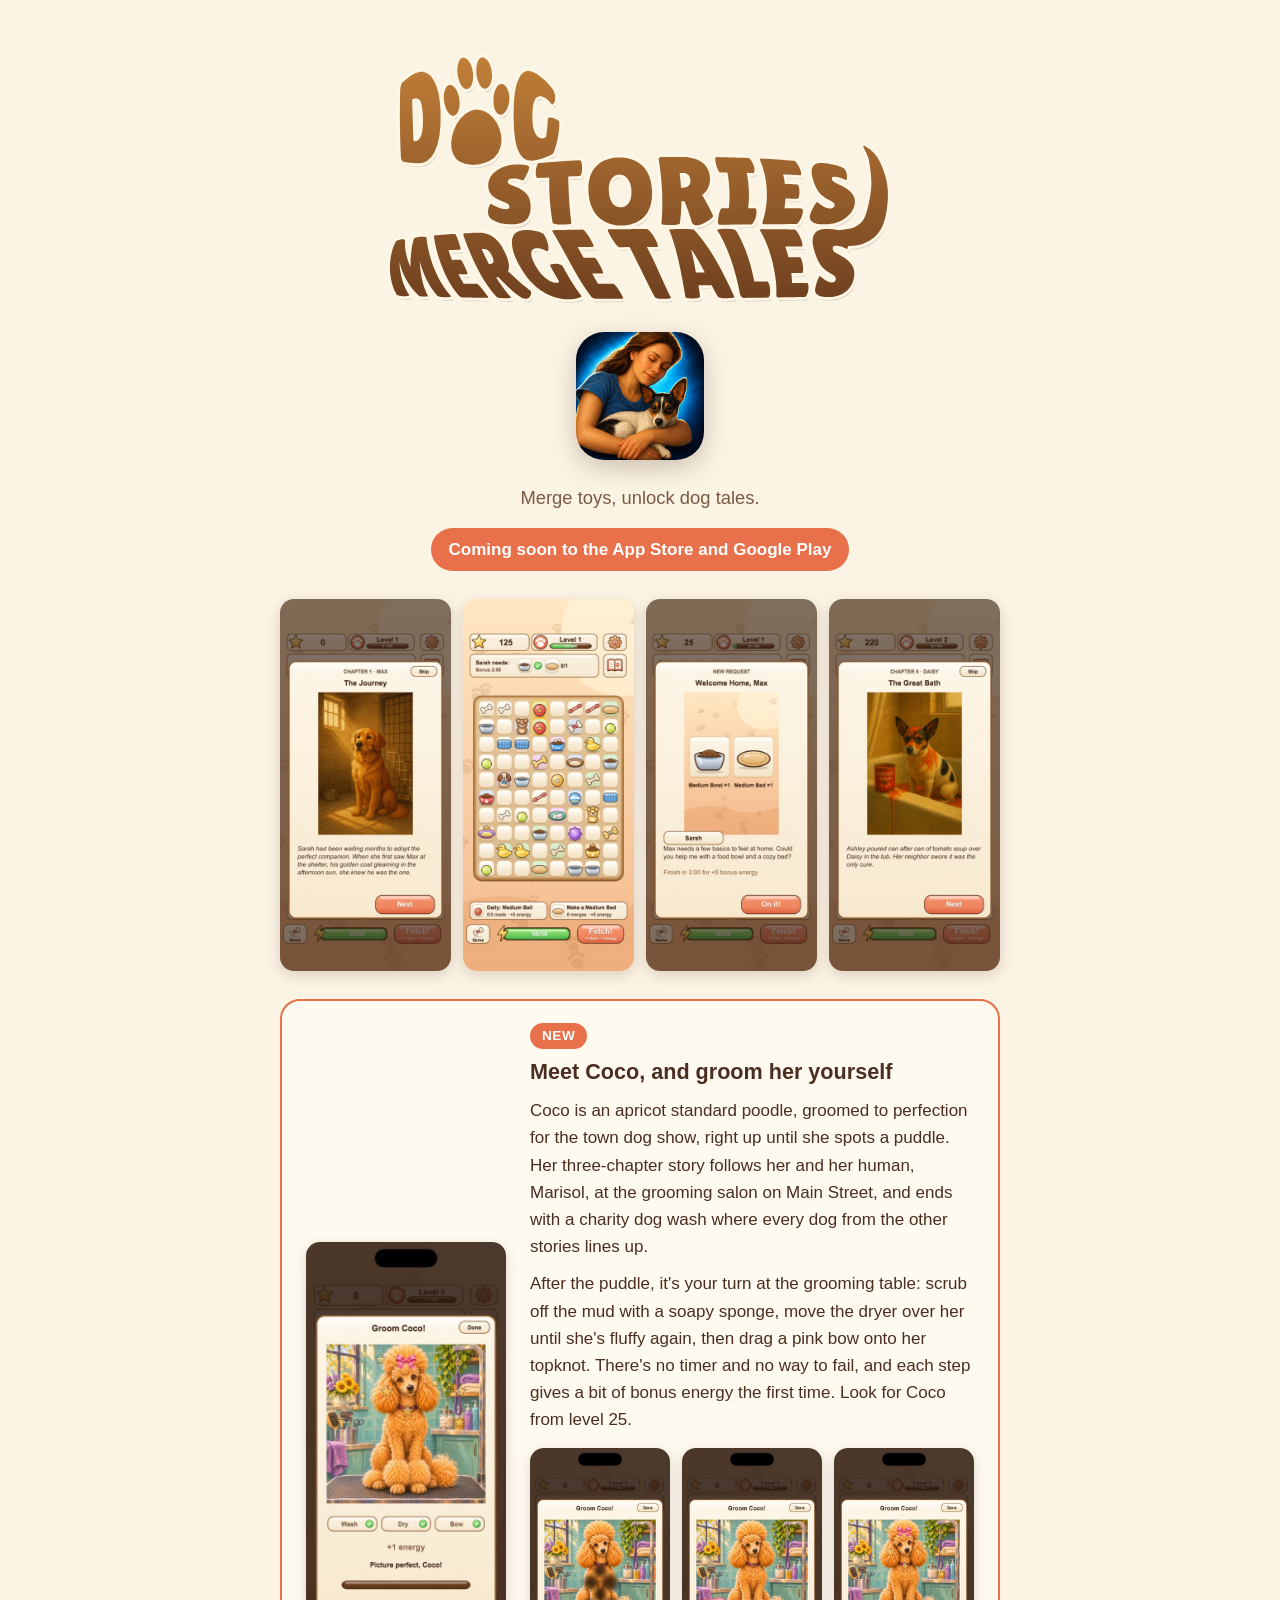
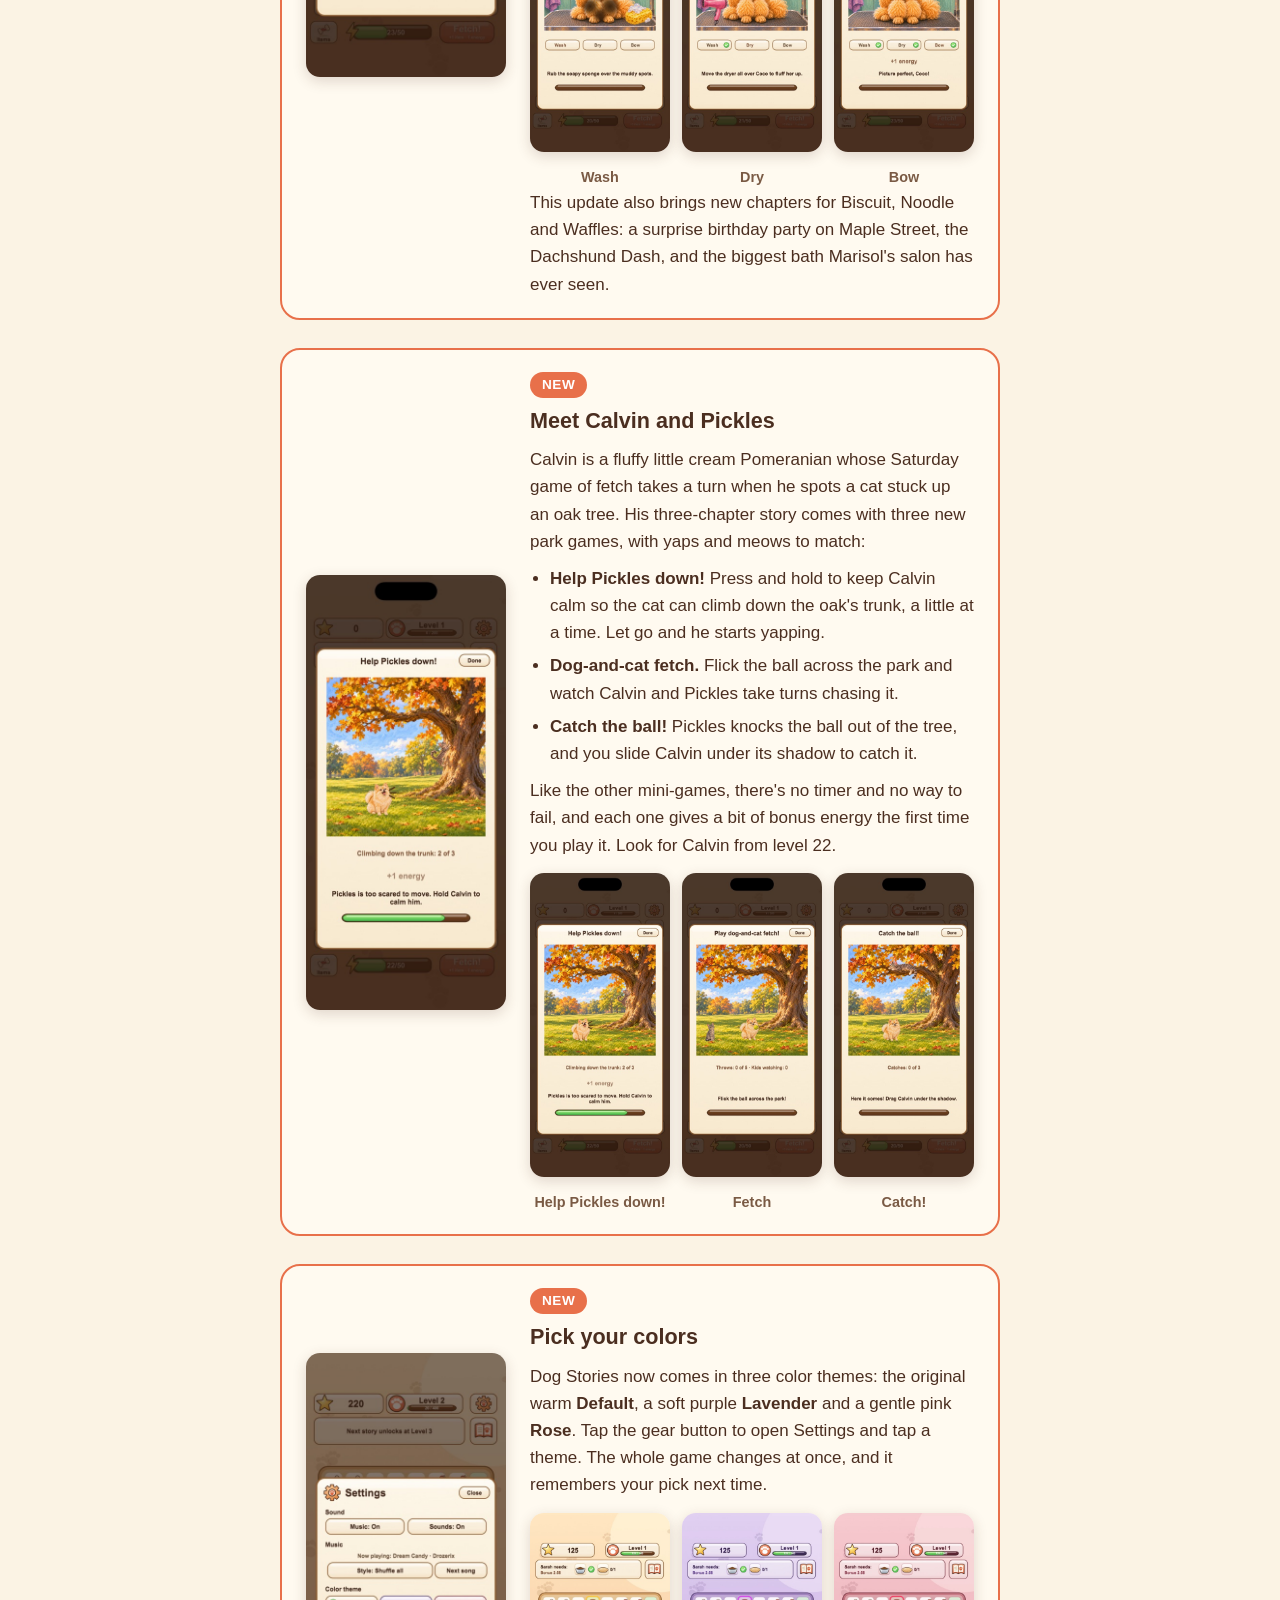
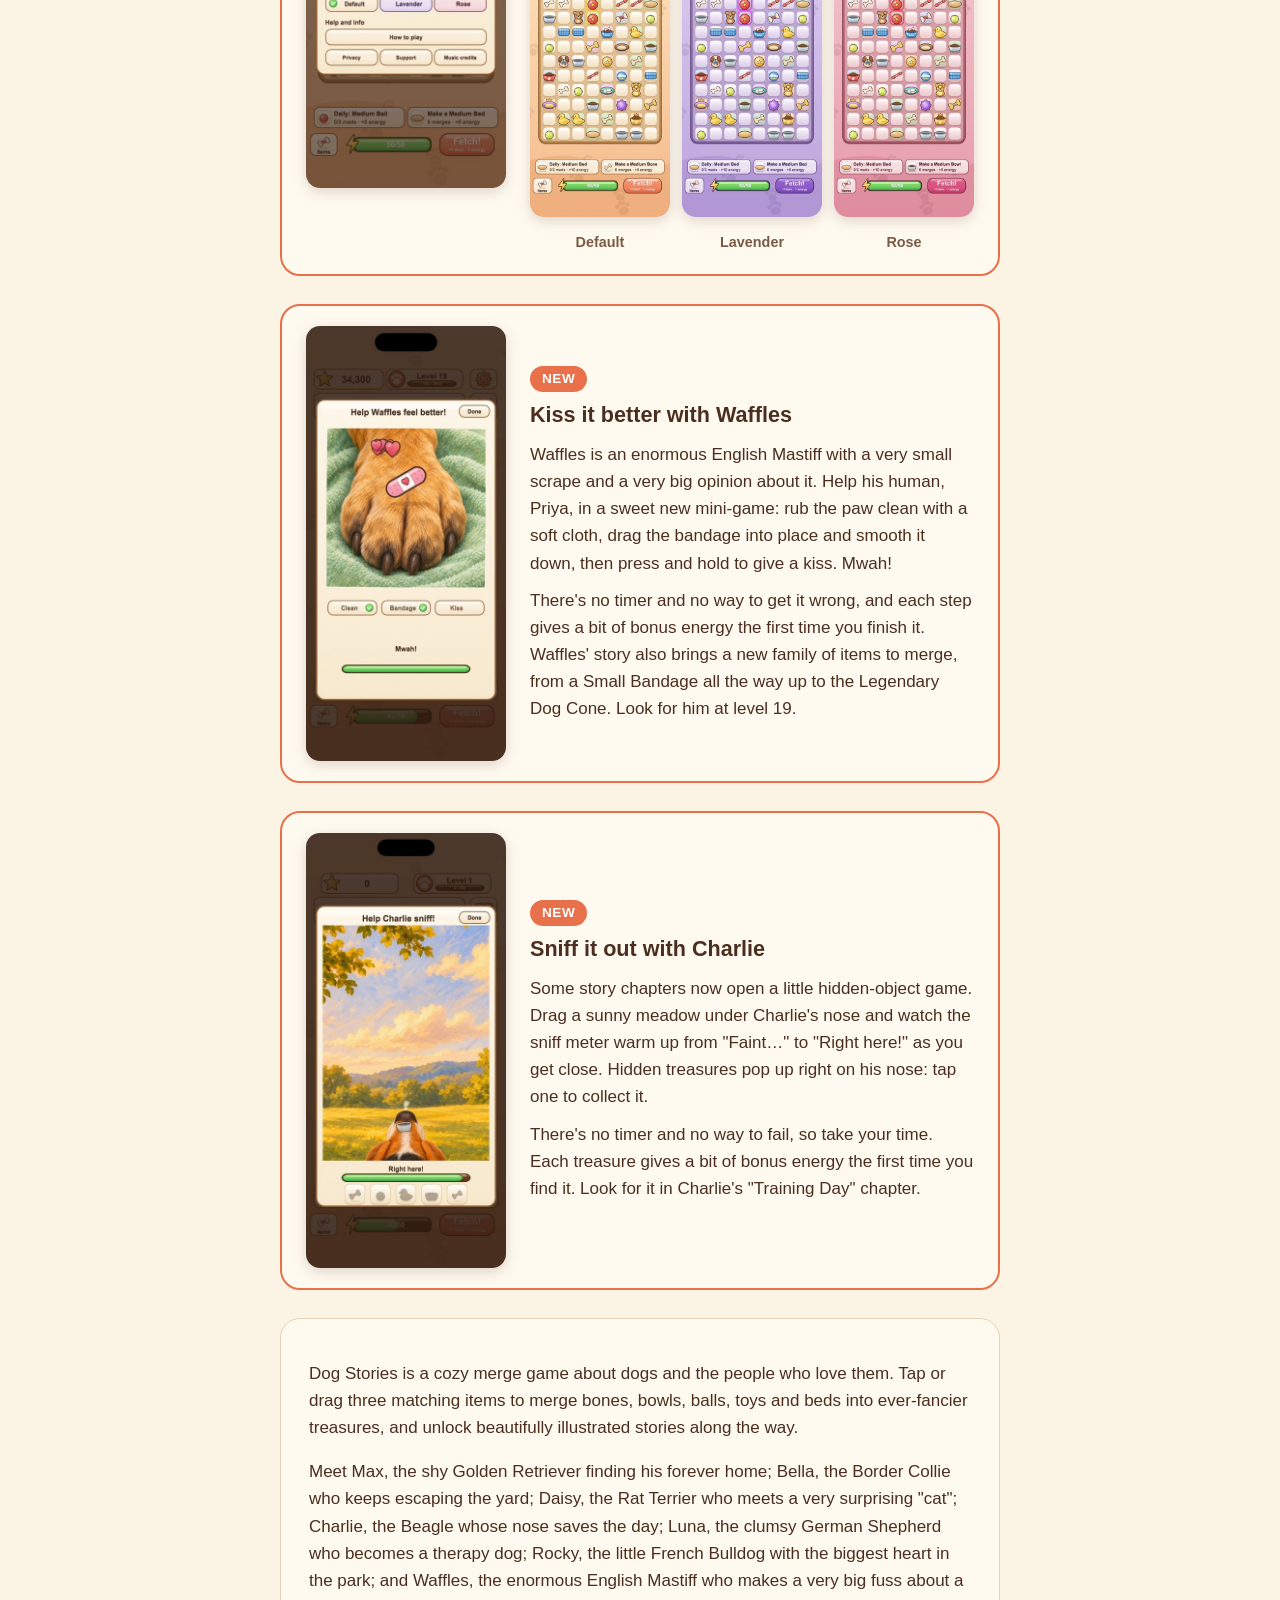
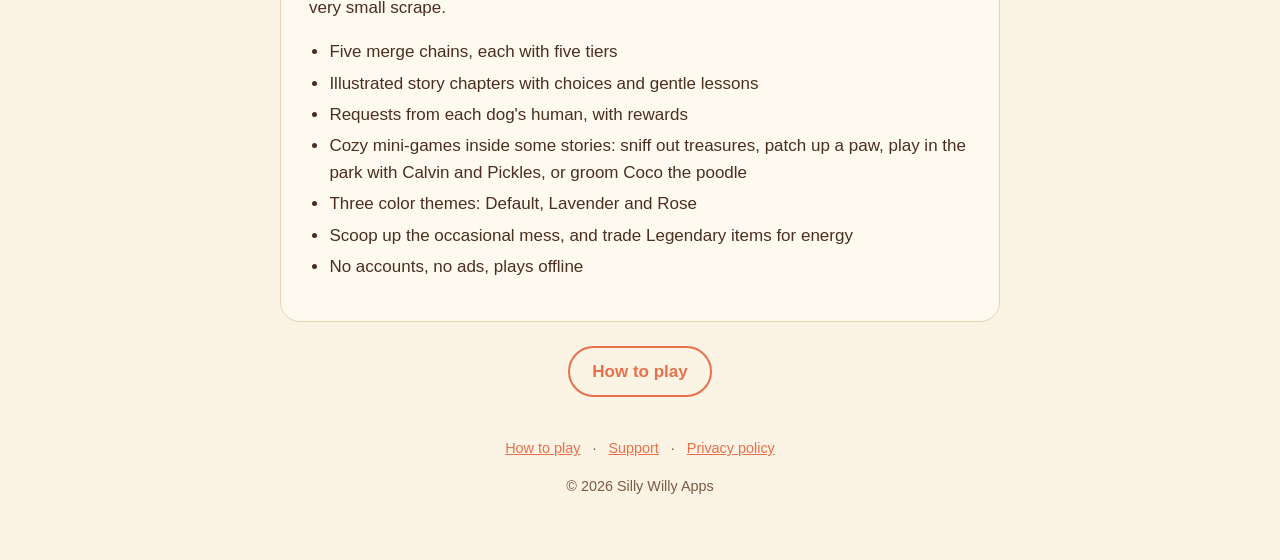
==== index.html @ 16956b7b "Rename the park game pictures so browsers don't show the old tree Co-Authored-By: Claude Opus 5.5 <n" ====
<!doctype html>
<html lang="en">
<head>
  <meta charset="utf-8">
  <meta name="viewport" content="width=device-width, initial-scale=1">
  <title>Dog Stories: Cozy Merge</title>
  <meta name="description" content="A cozy merge game about dogs and the people who love them. Merge toys, unlock dog tales.">
  <link rel="icon" href="images/favicon.png">
  <link rel="apple-touch-icon" href="images/apple-touch-icon.png">
  <link rel="stylesheet" href="styles.css">
</head>
<body>
  <div class="wrap">
    <header class="hero">
      <h1 class="logo"><img src="images/title-logo.svg" alt="Dog Stories: Merge Tales" width="1440" height="760"></h1>
      <img class="icon" src="images/icon.png" alt="Dog Stories app icon: Ashley hugging Daisy the Rat Terrier">
      <p class="tagline">Merge toys, unlock dog tales.</p>
      <span class="badge">Coming soon to the App Store and Google Play</span>
    </header>

    <div class="shots">
      <img src="images/1-story.jpg" alt="Story chapter: Max at the shelter">
      <img src="images/3-board.jpg" alt="The merge board with a request banner">
      <img src="images/2-request.jpg" alt="Sarah's request for a bowl and a bed">
      <img src="images/5-daisy.jpg" alt="Daisy in a tomato-soup bath">
    </div>

    <section class="callout">
      <img src="images/9-groom.jpg" alt="The grooming game: Coco the apricot poodle on a grooming table with a pink bow on her topknot and the Wash, Dry and Bow steps all ticked" loading="lazy">
      <div>
        <span class="new">New</span>
        <h2>Meet Coco, and groom her yourself</h2>
        <p>Coco is an apricot standard poodle, groomed to perfection for the town dog show, right up until she spots a puddle. Her three-chapter story follows her and her human, Marisol, at the grooming salon on Main Street, and ends with a charity dog wash where every dog from the other stories lines up.</p>
        <p>After the puddle, it's your turn at the grooming table: scrub off the mud with a soapy sponge, move the dryer over her until she's fluffy again, then drag a pink bow onto her topknot. There's no timer and no way to fail, and each step gives a bit of bonus energy the first time. Look for Coco from level 25.</p>
        <div class="themes">
          <figure><img src="images/howto/howto-18-wash.jpg" alt="Wash: Coco covered in muddy spots with a soapy sponge beside her" loading="lazy"><figcaption>Wash</figcaption></figure>
          <figure><img src="images/howto/howto-19-dry.jpg" alt="Dry: Coco clean and fluffy with the pink dryer and the bow waiting" loading="lazy"><figcaption>Dry</figcaption></figure>
          <figure><img src="images/howto/howto-20-bow.jpg" alt="Bow: Coco with the pink bow on her topknot and stars around her" loading="lazy"><figcaption>Bow</figcaption></figure>
        </div>
        <p>This update also brings new chapters for Biscuit, Noodle and Waffles: a surprise birthday party on Maple Street, the Dachshund Dash, and the biggest bath Marisol's salon has ever seen.</p>
      </div>
    </section>

    <section class="callout">
      <img src="images/8-park-oak.jpg" alt="Help Pickles down: Pickles the tabby cat climbing down a big autumn oak while Calvin the Pomeranian waits on the grass" loading="lazy">
      <div>
        <span class="new">New</span>
        <h2>Meet Calvin and Pickles</h2>
        <p>Calvin is a fluffy little cream Pomeranian whose Saturday game of fetch takes a turn when he spots a cat stuck up an oak tree. His three-chapter story comes with three new park games, with yaps and meows to match:</p>
        <ul>
          <li><strong>Help Pickles down!</strong> Press and hold to keep Calvin calm so the cat can climb down the oak's trunk, a little at a time. Let go and he starts yapping.</li>
          <li><strong>Dog-and-cat fetch.</strong> Flick the ball across the park and watch Calvin and Pickles take turns chasing it.</li>
          <li><strong>Catch the ball!</strong> Pickles knocks the ball out of the tree, and you slide Calvin under its shadow to catch it.</li>
        </ul>
        <p>Like the other mini-games, there's no timer and no way to fail, and each one gives a bit of bonus energy the first time you play it. Look for Calvin from level 22.</p>
        <div class="themes">
          <figure><img src="images/howto/howto-15-hush-oak.jpg" alt="Help Pickles down: Pickles clinging to the oak's trunk while Calvin waits on the grass" loading="lazy"><figcaption>Help Pickles down!</figcaption></figure>
          <figure><img src="images/howto/howto-16-fetch-oak.jpg" alt="Dog-and-cat fetch: Calvin carrying the tennis ball back while Pickles watches" loading="lazy"><figcaption>Fetch</figcaption></figure>
          <figure><img src="images/howto/howto-17-catch-oak.jpg" alt="Catch the ball: Pickles lying on the oak's big branch next to the ball, Calvin waiting on the grass" loading="lazy"><figcaption>Catch!</figcaption></figure>
        </div>
      </div>
    </section>

    <section class="callout">
      <img src="images/howto/howto-12-settings.jpg" alt="The Settings menu with Default, Lavender and Rose color theme buttons" loading="lazy">
      <div>
        <span class="new">New</span>
        <h2>Pick your colors</h2>
        <p>Dog Stories now comes in three color themes: the original warm <strong>Default</strong>, a soft purple <strong>Lavender</strong> and a gentle pink <strong>Rose</strong>. Tap the gear button to open Settings and tap a theme. The whole game changes at once, and it remembers your pick next time.</p>
        <div class="themes">
          <figure><img src="images/theme-default.jpg" alt="The merge board in the Default theme: cream and tan" loading="lazy"><figcaption>Default</figcaption></figure>
          <figure><img src="images/theme-lavender.jpg" alt="The merge board in the Lavender theme: soft purple" loading="lazy"><figcaption>Lavender</figcaption></figure>
          <figure><img src="images/theme-rose.jpg" alt="The merge board in the Rose theme: gentle pink" loading="lazy"><figcaption>Rose</figcaption></figure>
        </div>
      </div>
    </section>

    <section class="callout">
      <img src="images/7-paw.jpg" alt="The paw-care game: a pink bandage on Waffles' big paw, hearts floating up, and Mwah! under the Clean, Bandage and Kiss steps" loading="lazy">
      <div>
        <span class="new">New</span>
        <h2>Kiss it better with Waffles</h2>
        <p>Waffles is an enormous English Mastiff with a very small scrape and a very big opinion about it. Help his human, Priya, in a sweet new mini-game: rub the paw clean with a soft cloth, drag the bandage into place and smooth it down, then press and hold to give a kiss. Mwah!</p>
        <p>There's no timer and no way to get it wrong, and each step gives a bit of bonus energy the first time you finish it. Waffles' story also brings a new family of items to merge, from a Small Bandage all the way up to the Legendary Dog Cone. Look for him at level 19.</p>
      </div>
    </section>

    <section class="callout">
      <img src="images/6-sniff.jpg" alt="The sniff game: Charlie's nose at the bottom of a sunny meadow, with a hidden bowl appearing on it and the sniff meter reading Right here!" loading="lazy">
      <div>
        <span class="new">New</span>
        <h2>Sniff it out with Charlie</h2>
        <p>Some story chapters now open a little hidden-object game. Drag a sunny meadow under Charlie's nose and watch the sniff meter warm up from "Faint…" to "Right here!" as you get close. Hidden treasures pop up right on his nose: tap one to collect it.</p>
        <p>There's no timer and no way to fail, so take your time. Each treasure gives a bit of bonus energy the first time you find it. Look for it in Charlie's "Training Day" chapter.</p>
      </div>
    </section>

    <div class="card">
      <p>Dog Stories is a cozy merge game about dogs and the people who love them. Tap or drag three matching items to merge bones, bowls, balls, toys and beds into ever-fancier treasures, and unlock beautifully illustrated stories along the way.</p>
      <p>Meet Max, the shy Golden Retriever finding his forever home; Bella, the Border Collie who keeps escaping the yard; Daisy, the Rat Terrier who meets a very surprising "cat"; Charlie, the Beagle whose nose saves the day; Luna, the clumsy German Shepherd who becomes a therapy dog; Rocky, the little French Bulldog with the biggest heart in the park; and Waffles, the enormous English Mastiff who makes a very big fuss about a very small scrape.</p>
      <ul class="features">
        <li>Five merge chains, each with five tiers</li>
        <li>Illustrated story chapters with choices and gentle lessons</li>
        <li>Requests from each dog's human, with rewards</li>
        <li>Cozy mini-games inside some stories: sniff out treasures, patch up a paw, play in the park with Calvin and Pickles, or groom Coco the poodle</li>
        <li>Three color themes: Default, Lavender and Rose</li>
        <li>Scoop up the occasional mess, and trade Legendary items for energy</li>
        <li>No accounts, no ads, plays offline</li>
      </ul>
    </div>

    <p class="more"><a href="how-to-play/">How to play</a></p>

    <footer>
      <a href="how-to-play/">How to play</a> · <a href="support/">Support</a> · <a href="privacy/">Privacy policy</a>
      <p>© 2026 Silly Willy Apps</p>
    </footer>
  </div>
</body>
</html>
---- styles.css ----
:root {
  --cream: #fbf3e4;
  --card: #fffaf0;
  --brown: #4b2e20;
  --brown-soft: #7a5a44;
  --orange: #e8704a;
  --line: #e6d2b3;
}

* { box-sizing: border-box; }

body {
  margin: 0;
  background: var(--cream);
  color: var(--brown);
  font: 17px/1.6 -apple-system, BlinkMacSystemFont, "Segoe UI", Roboto, Helvetica, Arial, sans-serif;
}

a { color: var(--orange); }

.wrap { max-width: 760px; margin: 0 auto; padding: 32px 20px 48px; }

header.hero { text-align: center; }
header.hero img.icon {
  width: 128px; height: 128px; border-radius: 28px;
  box-shadow: 0 8px 24px rgba(75, 46, 32, 0.25);
}
h1 { font-size: 2.2rem; margin: 18px 0 4px; line-height: 1.2; }
h1.logo { margin: 8px auto 18px; max-width: 520px; line-height: 0; }
header.hero h1.logo + img.icon { margin-bottom: 14px; }
h1.logo img { width: 100%; height: auto; }
h2 { font-size: 1.35rem; margin: 32px 0 8px; }
.tagline { color: var(--brown-soft); font-size: 1.15rem; margin: 0; }
.badge {
  display: inline-block; margin-top: 16px; padding: 8px 18px;
  background: var(--orange); color: #fff; border-radius: 999px; font-weight: 600;
}

.card {
  background: var(--card); border: 1px solid var(--line); border-radius: 20px;
  padding: 24px 28px; margin-top: 28px;
}

ul.features { padding-left: 1.2em; }
ul.features li { margin: 4px 0; }

.shots {
  display: grid; grid-template-columns: repeat(4, 1fr); gap: 12px; margin-top: 28px;
}
.shots img { width: 100%; border-radius: 14px; box-shadow: 0 4px 14px rgba(75, 46, 32, 0.18); }

nav.top { margin-bottom: 8px; }
nav.top a { text-decoration: none; font-weight: 600; }

p.lead { color: var(--brown-soft); font-size: 1.05rem; }

/* How to play: a screenshot beside each step */
section.step {
  display: grid; grid-template-columns: 200px 1fr; gap: 24px; align-items: center;
  background: var(--card); border: 1px solid var(--line); border-radius: 20px;
  padding: 20px 24px; margin-top: 20px;
}
section.step img {
  width: 100%; border-radius: 14px; box-shadow: 0 4px 14px rgba(75, 46, 32, 0.18);
}
section.step h2 { margin-top: 0; }
section.step p { margin: 0; }
section.step p + p { margin-top: 10px; }

/* Home page call-out for a new feature */
section.callout {
  display: grid; grid-template-columns: 200px 1fr; gap: 24px; align-items: center;
  background: var(--card); border: 2px solid var(--orange); border-radius: 20px;
  padding: 20px 24px; margin-top: 28px;
}
section.callout img {
  width: 100%; border-radius: 14px; box-shadow: 0 4px 14px rgba(75, 46, 32, 0.18);
}
section.callout h2 { margin: 6px 0 8px; }
section.callout p { margin: 0 0 10px; }
section.callout p:last-child { margin-bottom: 0; }
section.callout ul { margin: 0 0 10px; padding-left: 20px; }
section.callout li { margin-bottom: 6px; }
section.callout .themes {
  display: grid; grid-template-columns: repeat(3, 1fr); gap: 12px; margin-top: 14px;
}
section.callout .themes figure { margin: 0; text-align: center; }
section.callout .themes img { max-width: none; margin: 0; }
section.callout .themes figcaption {
  margin-top: 6px; font-size: 0.9rem; font-weight: 600; color: var(--brown-soft);
}
.new {
  display: inline-block; padding: 2px 12px; border-radius: 999px;
  background: var(--orange); color: #fff; font-size: 0.85rem; font-weight: 700;
  letter-spacing: 0.04em; text-transform: uppercase;
}

.more { text-align: center; margin-top: 24px; }
.more a {
  display: inline-block; padding: 10px 22px; border-radius: 999px;
  border: 2px solid var(--orange); font-weight: 600; text-decoration: none;
}

dt { font-weight: 700; margin-top: 16px; }
dd { margin: 4px 0 0; }

footer {
  margin-top: 40px; text-align: center; color: var(--brown-soft); font-size: 0.9rem;
}
footer a { margin: 0 8px; }

@media (max-width: 600px) {
  .shots { grid-template-columns: repeat(2, 1fr); }
  .card { padding: 20px; }
  h1 { font-size: 1.8rem; }
  section.step { grid-template-columns: 1fr; gap: 14px; padding: 18px; }
  section.step img { max-width: 260px; margin: 0 auto; }
  section.callout { grid-template-columns: 1fr; gap: 14px; padding: 18px; }
  section.callout img { max-width: 260px; margin: 0 auto; }
}
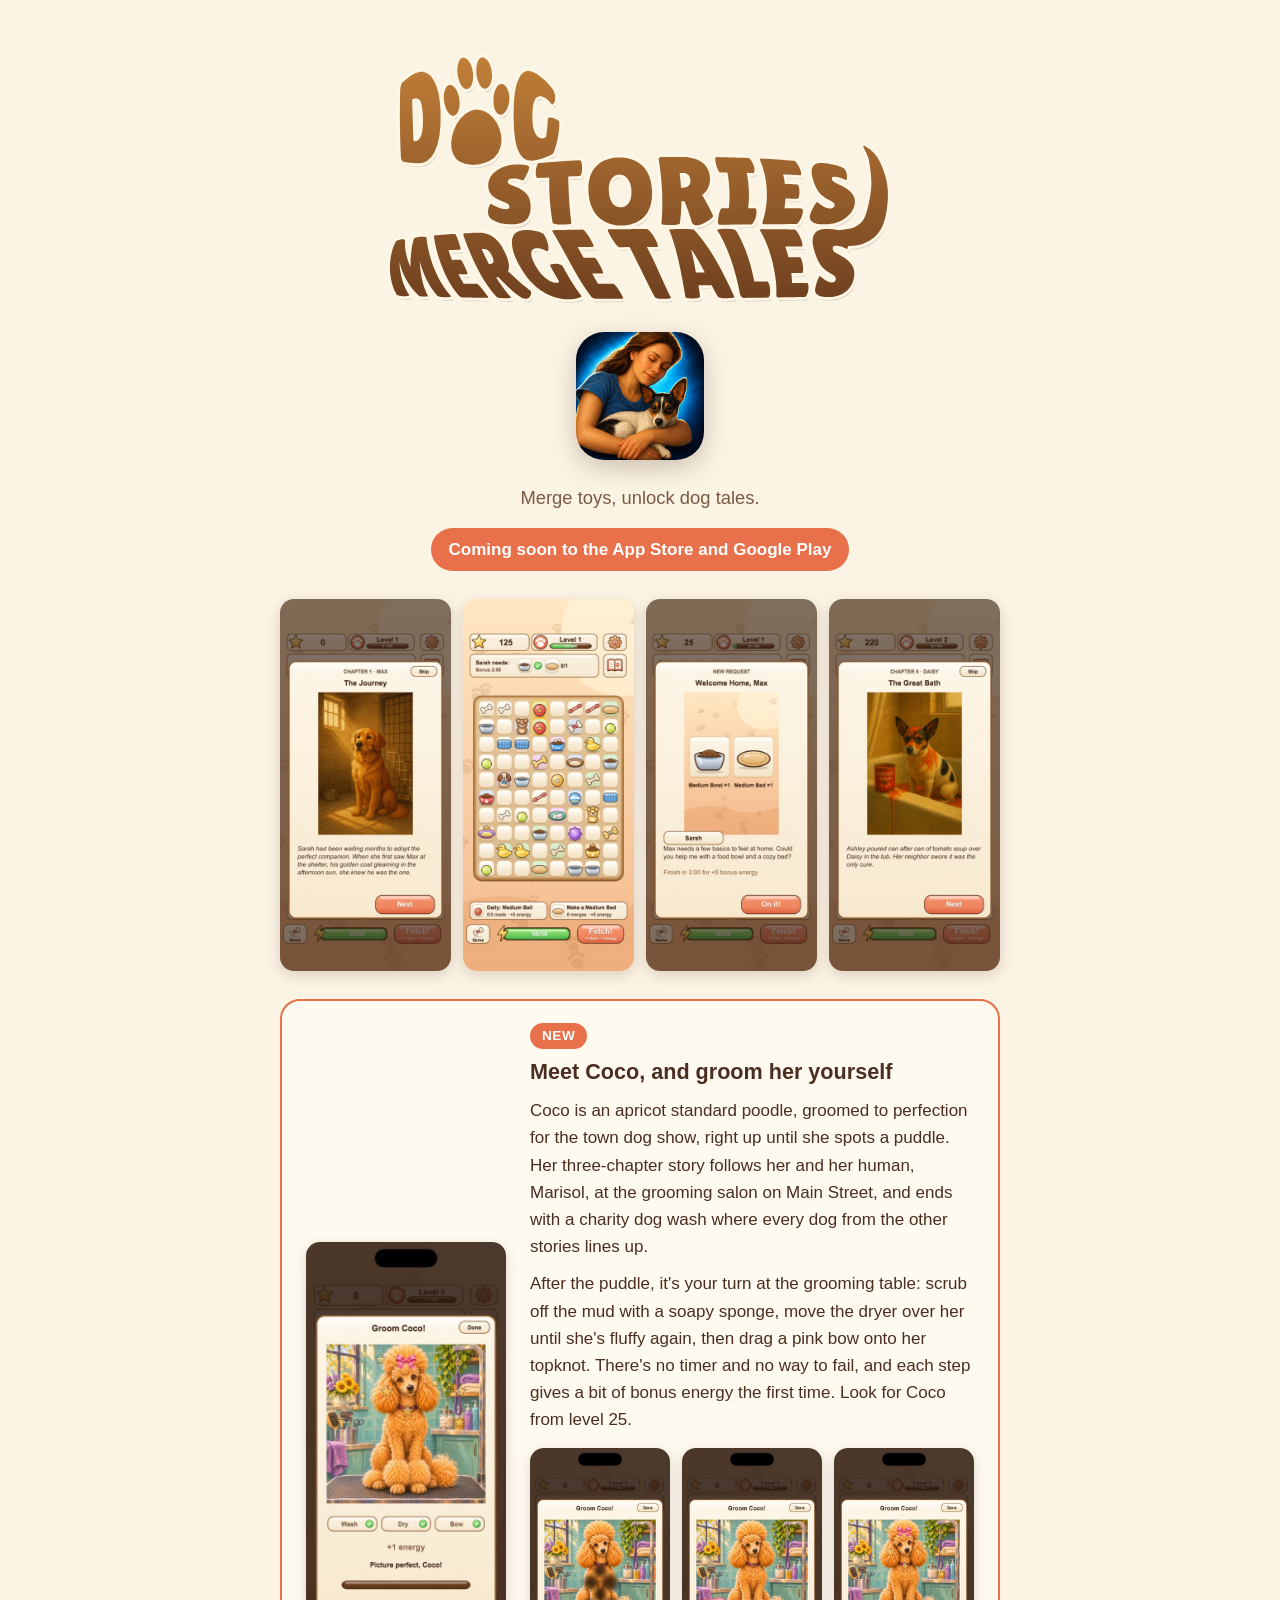
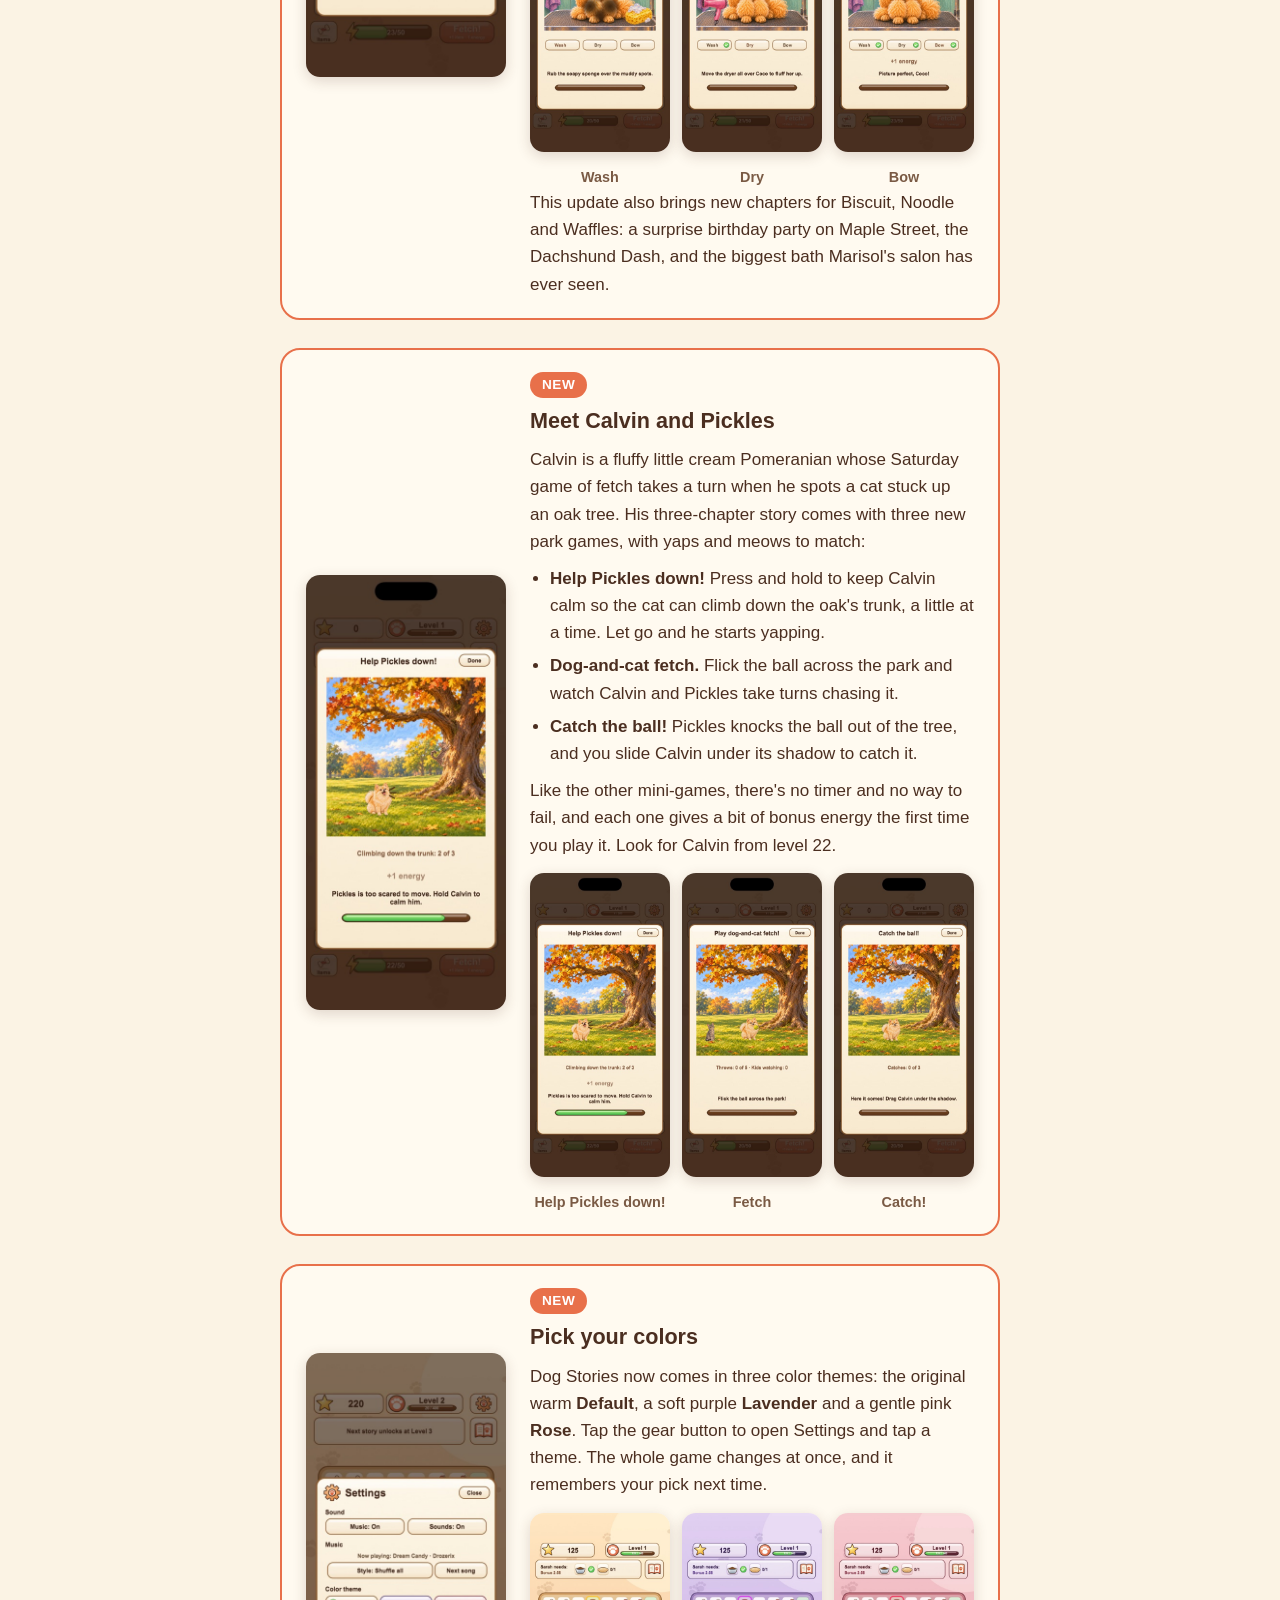
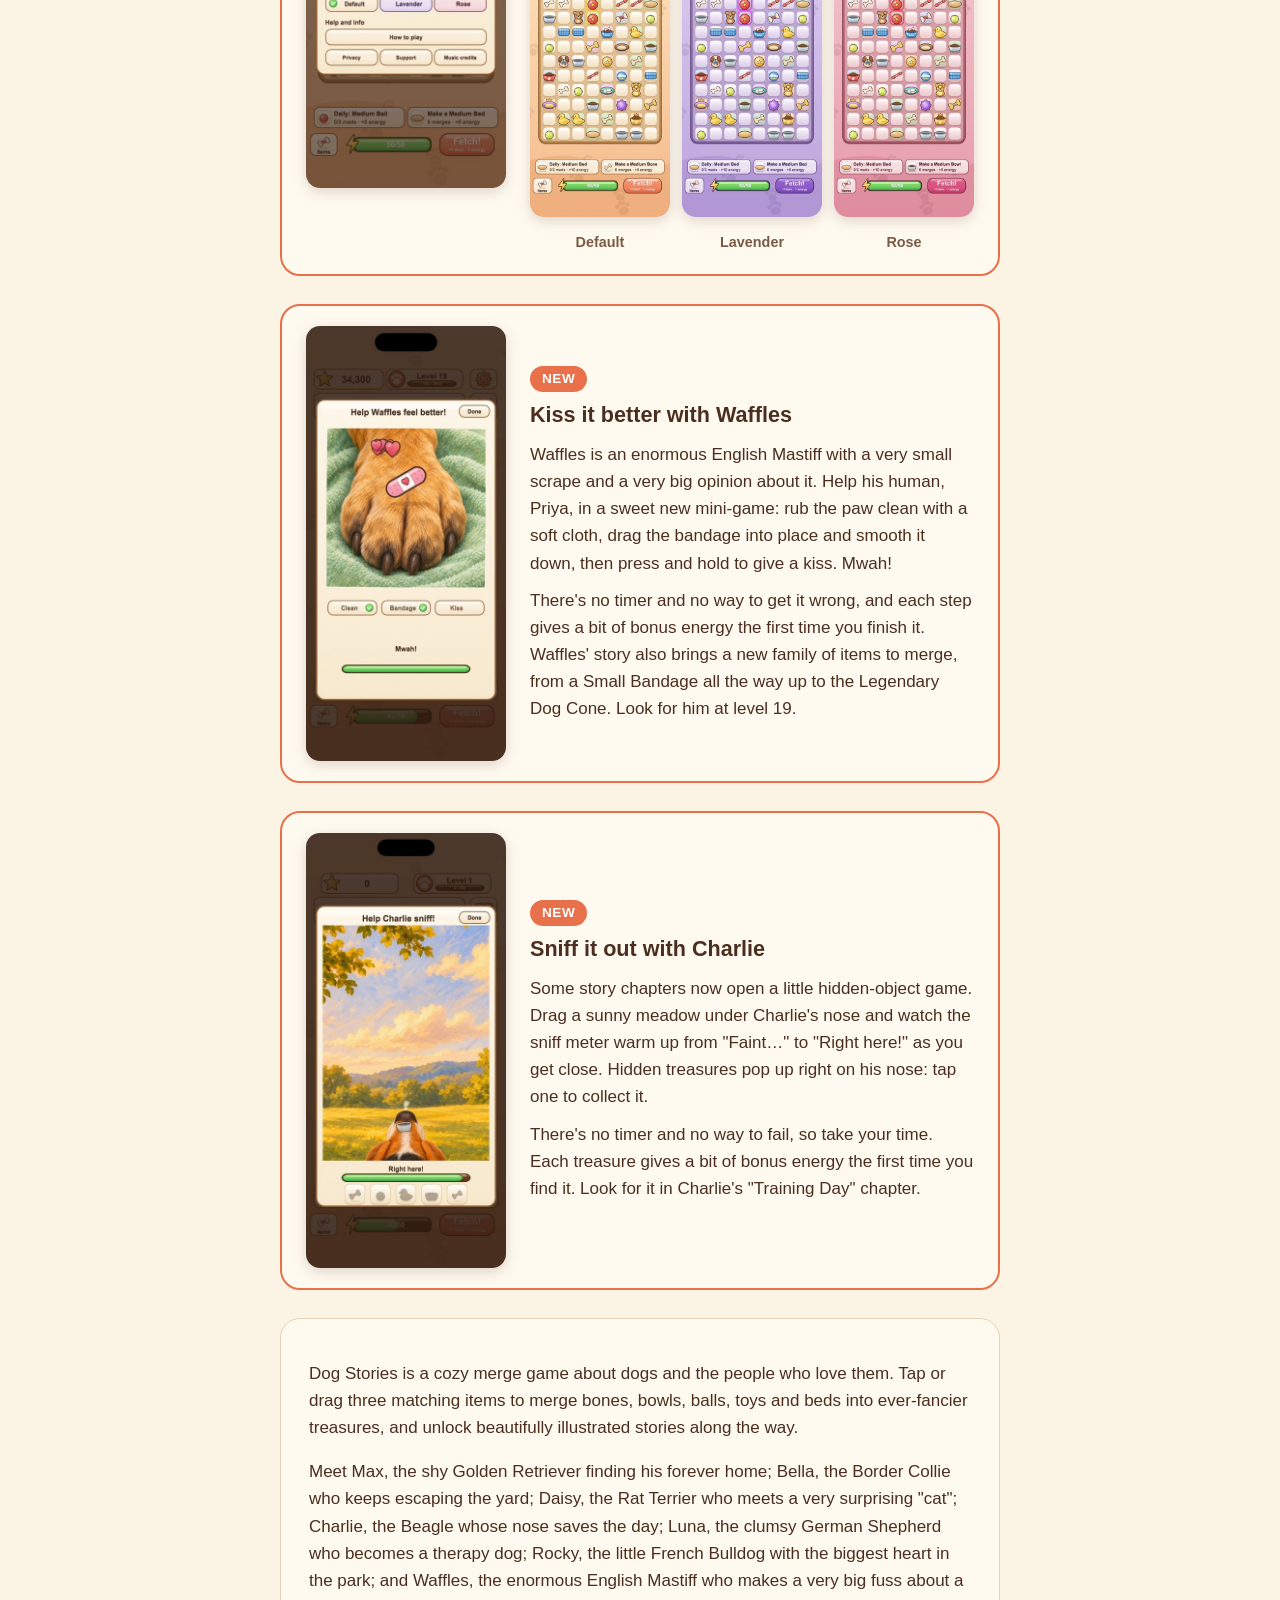
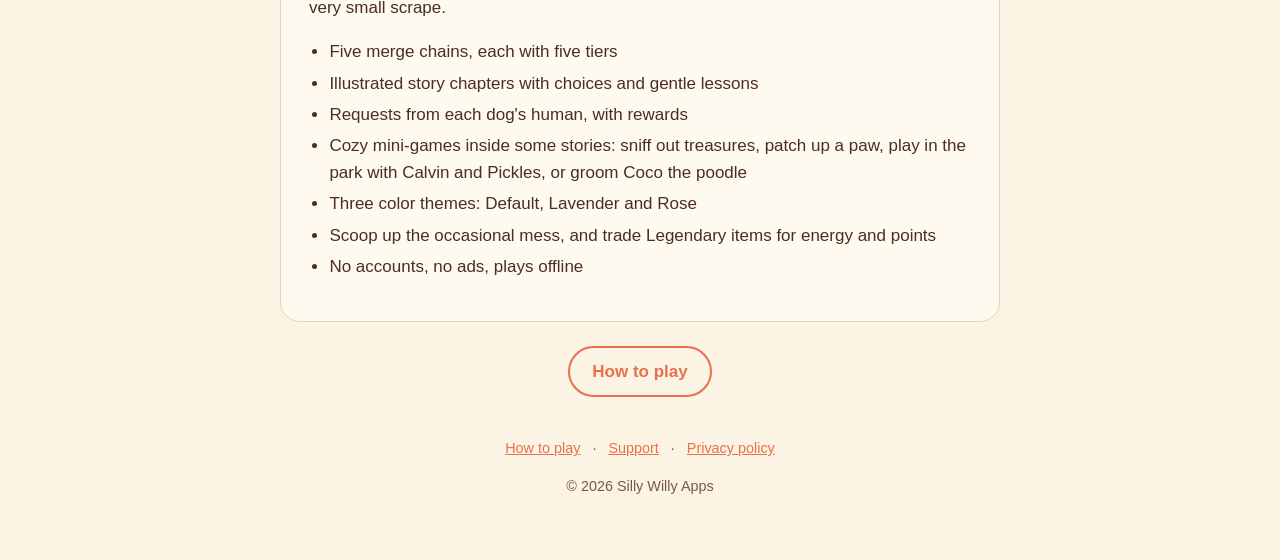
==== commit d45a89ae: "Moving items is free, and Legendary trade-ins give 500 points Co-Authored-By: Claude Opus 5.5 <norep" ====
--- a/index.html
+++ b/index.html
@@ -104,7 +104,7 @@
         <li>Requests from each dog's human, with rewards</li>
         <li>Cozy mini-games inside some stories: sniff out treasures, patch up a paw, play in the park with Calvin and Pickles, or groom Coco the poodle</li>
         <li>Three color themes: Default, Lavender and Rose</li>
-        <li>Scoop up the occasional mess, and trade Legendary items for energy</li>
+        <li>Scoop up the occasional mess, and trade Legendary items for energy and points</li>
         <li>No accounts, no ads, plays offline</li>
       </ul>
     </div>
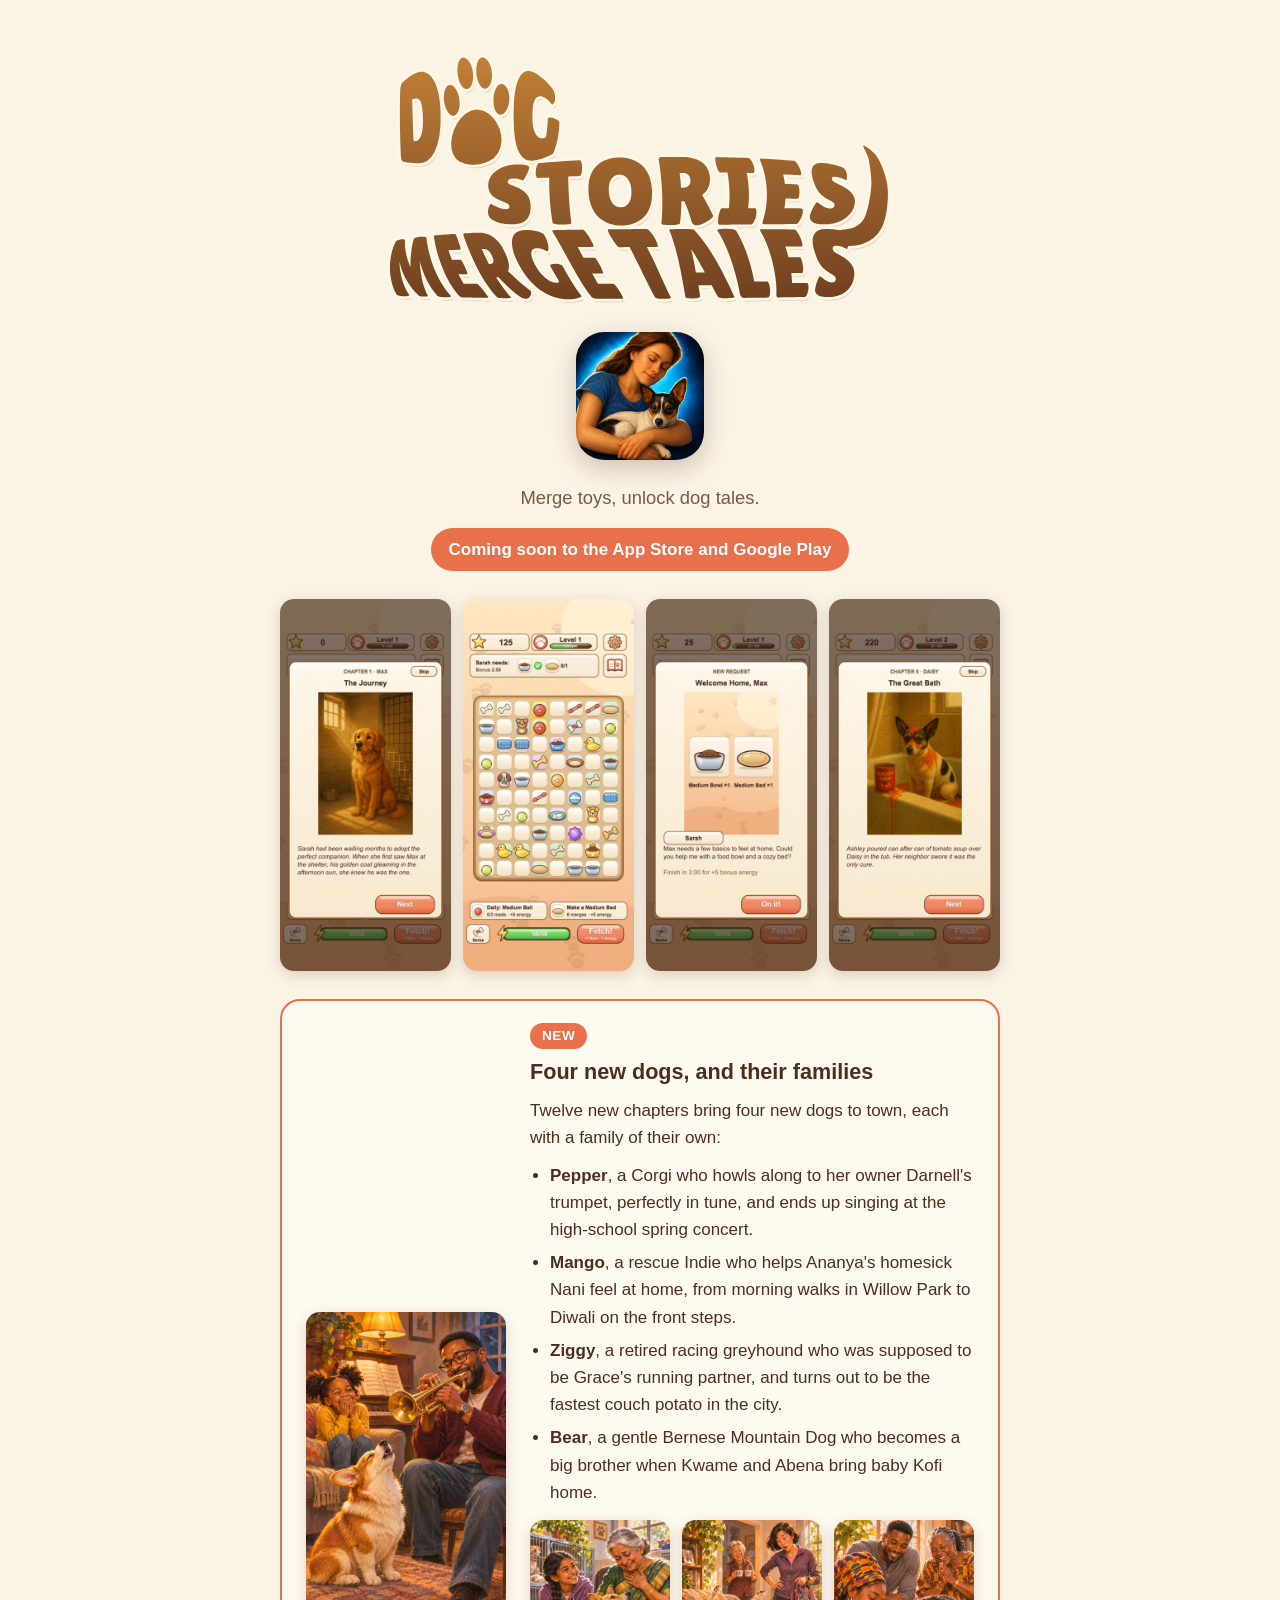
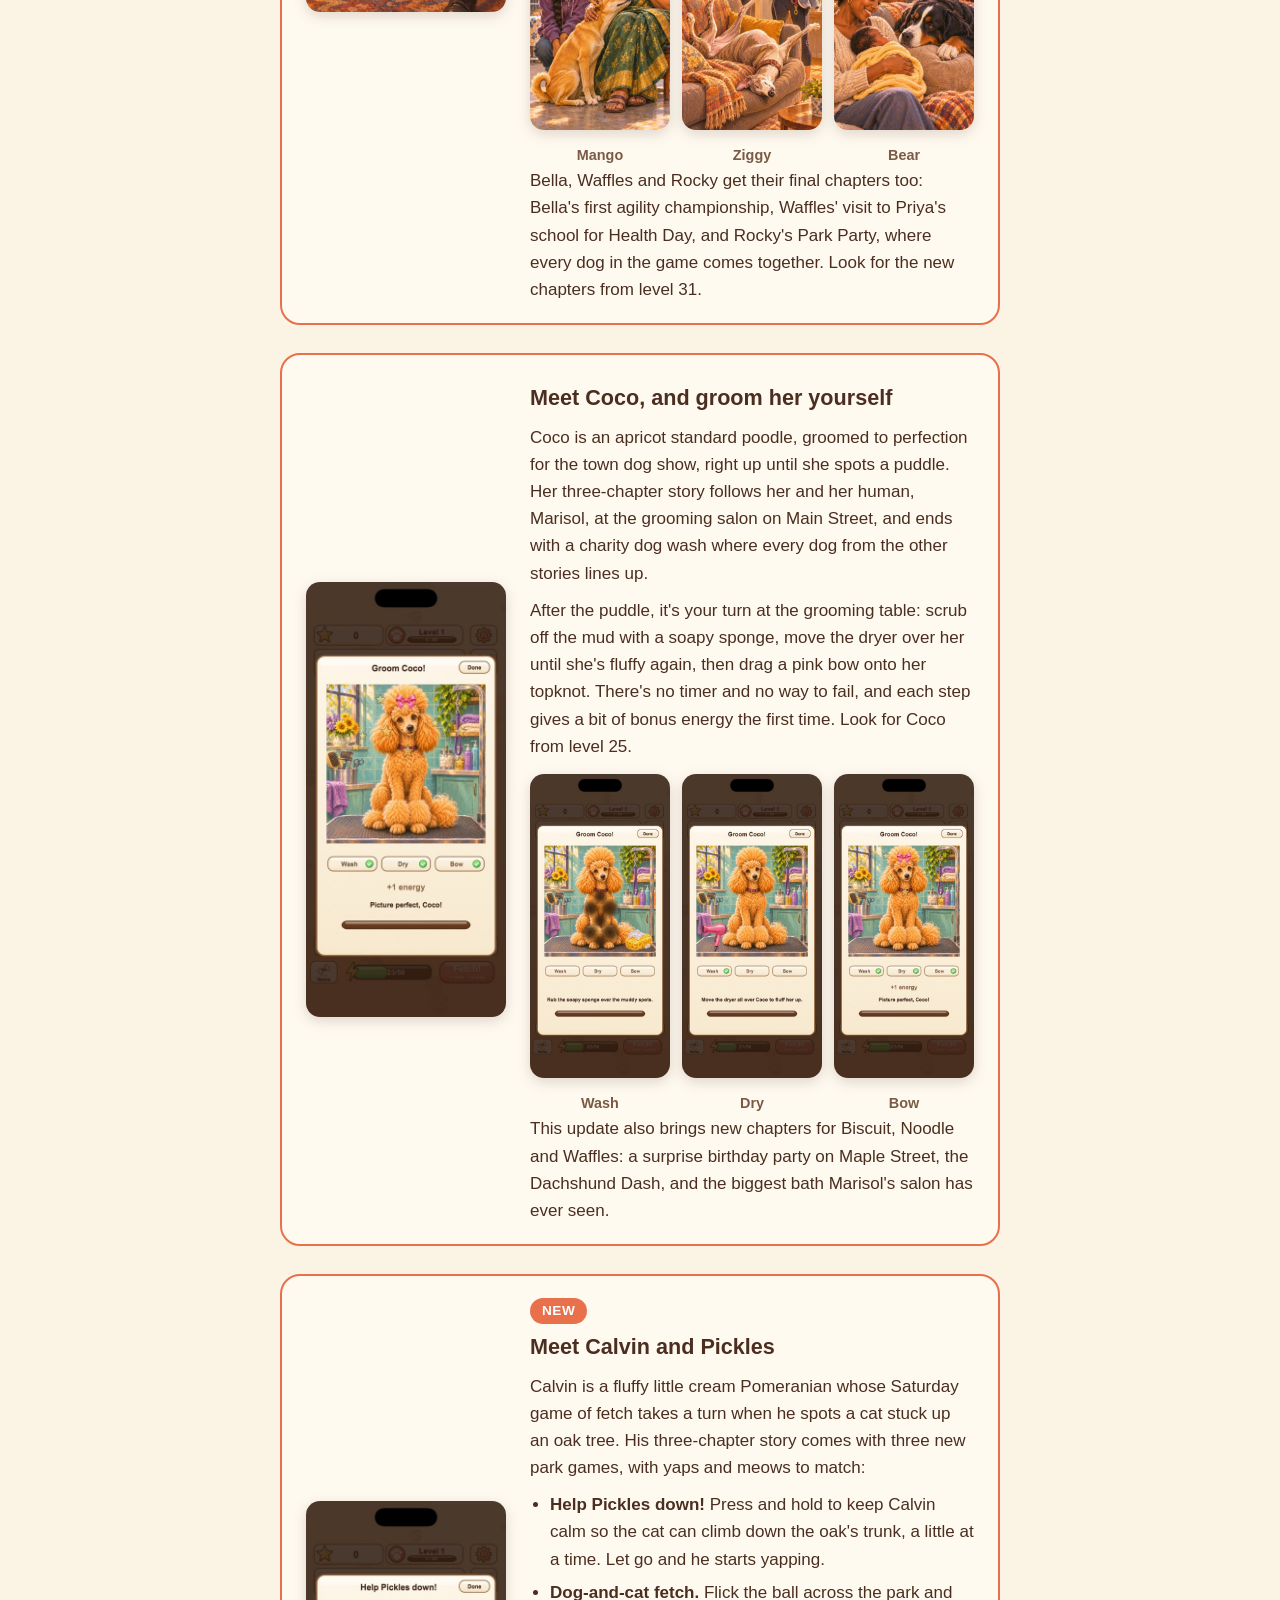
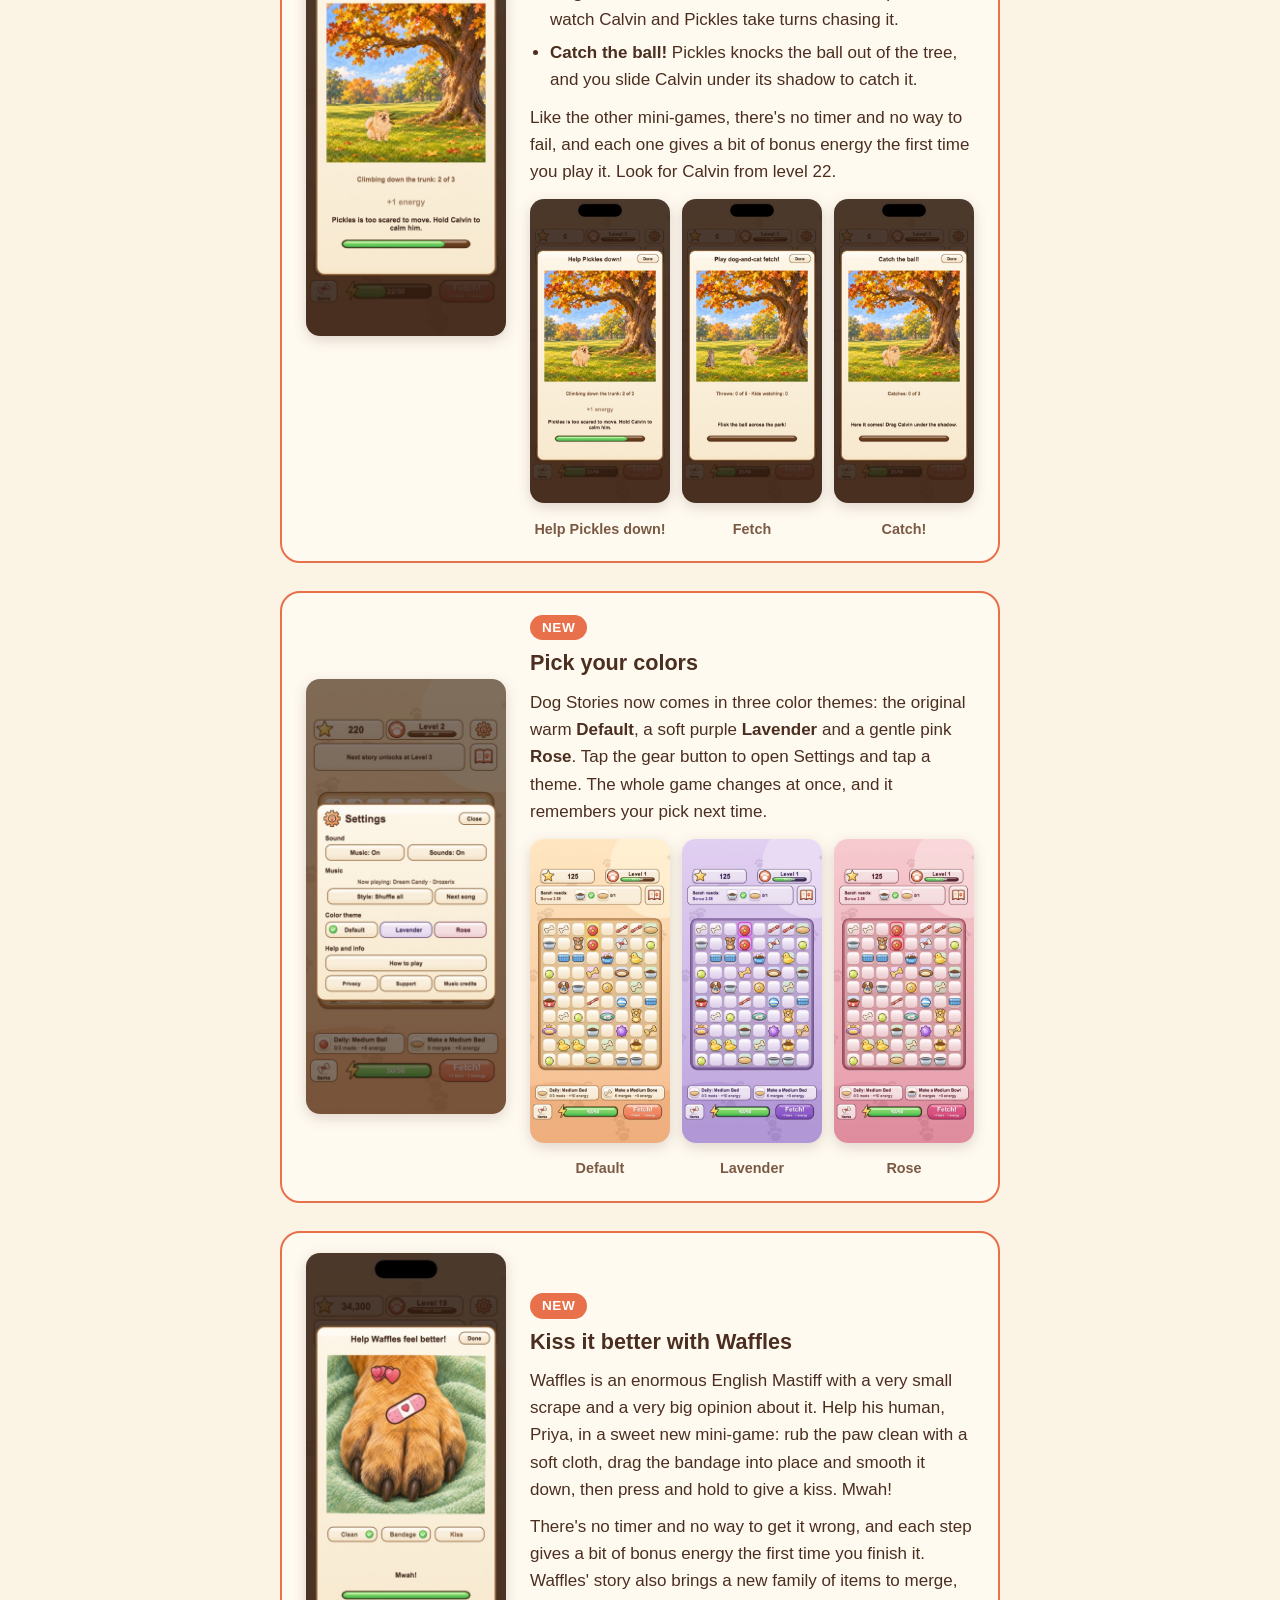
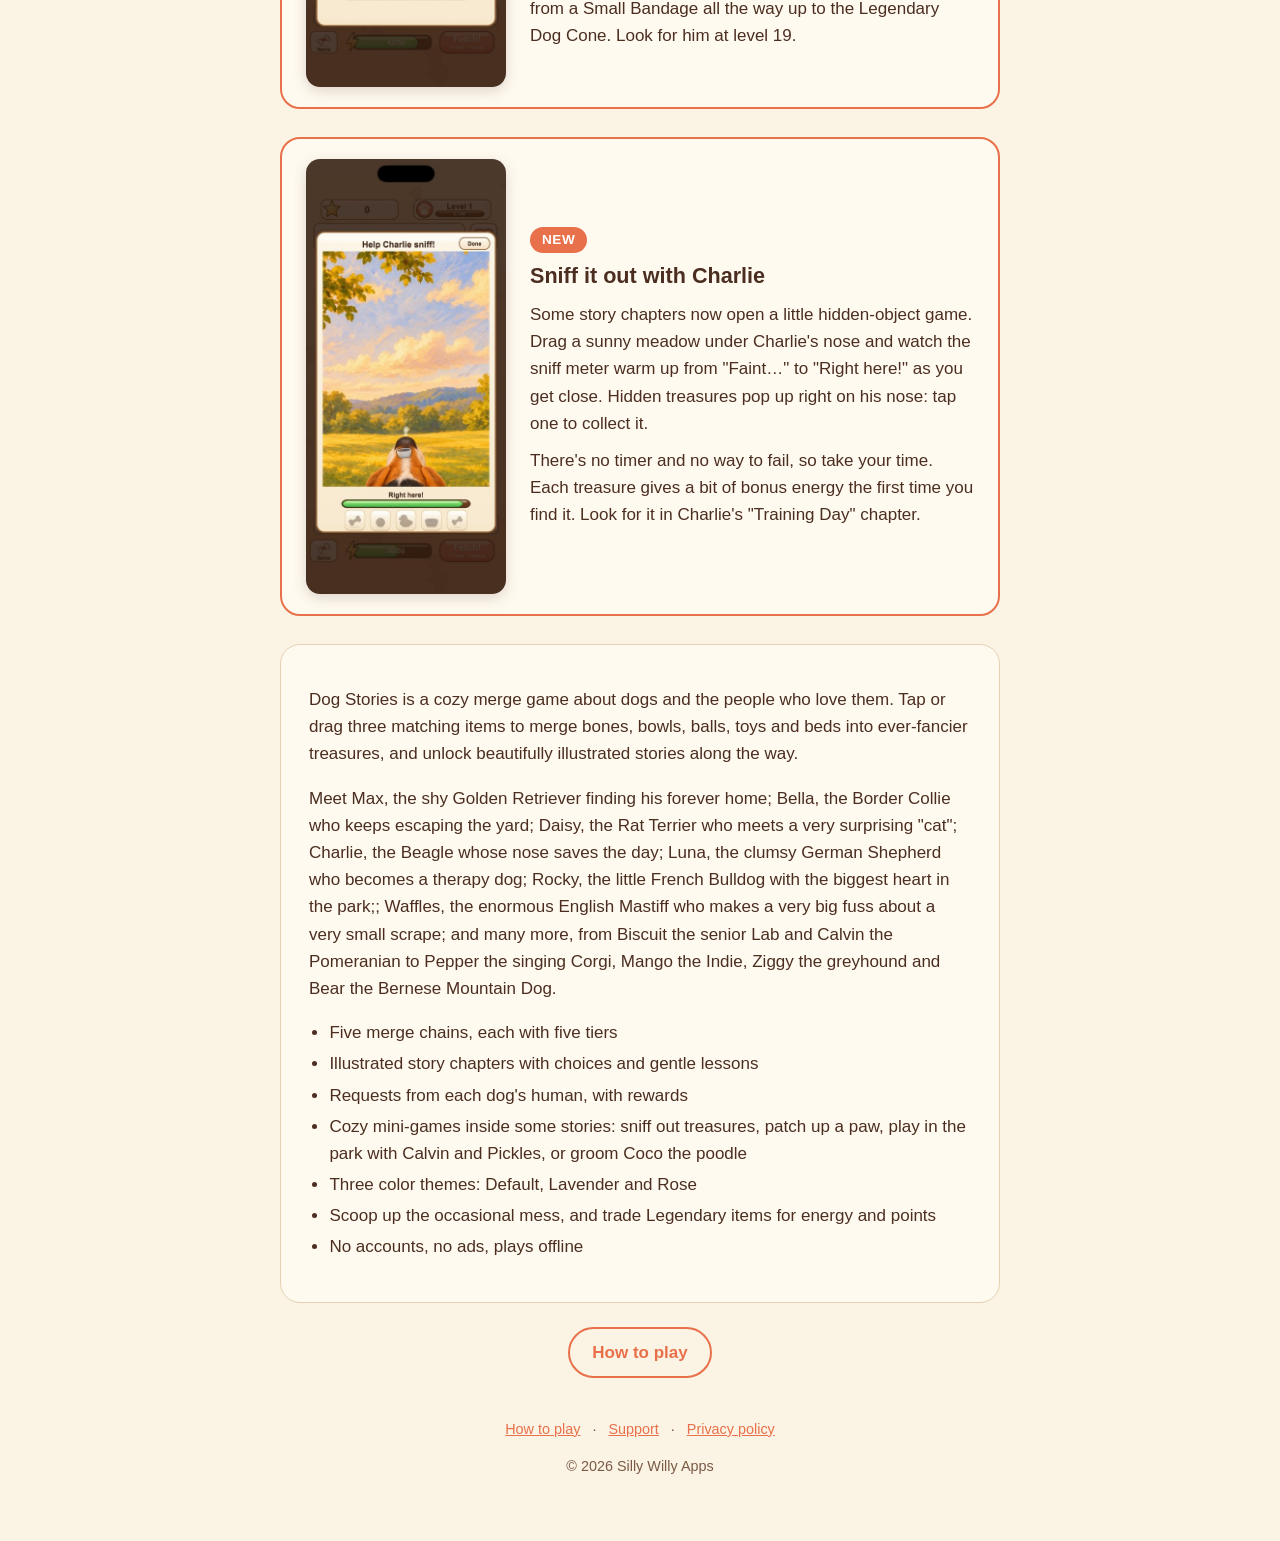
==== commit 835e6d03: "Introduce Pepper, Mango, Ziggy and Bear, plus the final Bella, Waffles and Rocky chapters Co-Authore" ====
--- a/index.html
+++ b/index.html
@@ -26,9 +26,29 @@
     </div>
 
     <section class="callout">
+      <img src="images/story-pepper.jpg" alt="Pepper the Corgi howling along to Darnell's trumpet while his daughter Kiara giggles on the couch" loading="lazy">
+      <div>
+        <span class="new">New</span>
+        <h2>Four new dogs, and their families</h2>
+        <p>Twelve new chapters bring four new dogs to town, each with a family of their own:</p>
+        <ul>
+          <li><strong>Pepper</strong>, a Corgi who howls along to her owner Darnell's trumpet, perfectly in tune, and ends up singing at the high-school spring concert.</li>
+          <li><strong>Mango</strong>, a rescue Indie who helps Ananya's homesick Nani feel at home, from morning walks in Willow Park to Diwali on the front steps.</li>
+          <li><strong>Ziggy</strong>, a retired racing greyhound who was supposed to be Grace's running partner, and turns out to be the fastest couch potato in the city.</li>
+          <li><strong>Bear</strong>, a gentle Bernese Mountain Dog who becomes a big brother when Kwame and Abena bring baby Kofi home.</li>
+        </ul>
+        <div class="themes">
+          <figure><img src="images/story-mango.jpg" alt="Mango the golden-tan Indie leaning against Nani's knees while Ananya smiles" loading="lazy"><figcaption>Mango</figcaption></figure>
+          <figure><img src="images/story-ziggy.jpg" alt="Ziggy the greyhound asleep upside down on the couch while Grace stares in disbelief" loading="lazy"><figcaption>Ziggy</figcaption></figure>
+          <figure><img src="images/story-bear.jpg" alt="Bear the Bernese Mountain Dog resting his chin beside baby Kofi" loading="lazy"><figcaption>Bear</figcaption></figure>
+        </div>
+        <p>Bella, Waffles and Rocky get their final chapters too: Bella's first agility championship, Waffles' visit to Priya's school for Health Day, and Rocky's Park Party, where every dog in the game comes together. Look for the new chapters from level 31.</p>
+      </div>
+    </section>
+
+    <section class="callout">
       <img src="images/9-groom.jpg" alt="The grooming game: Coco the apricot poodle on a grooming table with a pink bow on her topknot and the Wash, Dry and Bow steps all ticked" loading="lazy">
       <div>
-        <span class="new">New</span>
         <h2>Meet Coco, and groom her yourself</h2>
         <p>Coco is an apricot standard poodle, groomed to perfection for the town dog show, right up until she spots a puddle. Her three-chapter story follows her and her human, Marisol, at the grooming salon on Main Street, and ends with a charity dog wash where every dog from the other stories lines up.</p>
         <p>After the puddle, it's your turn at the grooming table: scrub off the mud with a soapy sponge, move the dryer over her until she's fluffy again, then drag a pink bow onto her topknot. There's no timer and no way to fail, and each step gives a bit of bonus energy the first time. Look for Coco from level 25.</p>
@@ -97,7 +117,7 @@
 
     <div class="card">
       <p>Dog Stories is a cozy merge game about dogs and the people who love them. Tap or drag three matching items to merge bones, bowls, balls, toys and beds into ever-fancier treasures, and unlock beautifully illustrated stories along the way.</p>
-      <p>Meet Max, the shy Golden Retriever finding his forever home; Bella, the Border Collie who keeps escaping the yard; Daisy, the Rat Terrier who meets a very surprising "cat"; Charlie, the Beagle whose nose saves the day; Luna, the clumsy German Shepherd who becomes a therapy dog; Rocky, the little French Bulldog with the biggest heart in the park; and Waffles, the enormous English Mastiff who makes a very big fuss about a very small scrape.</p>
+      <p>Meet Max, the shy Golden Retriever finding his forever home; Bella, the Border Collie who keeps escaping the yard; Daisy, the Rat Terrier who meets a very surprising "cat"; Charlie, the Beagle whose nose saves the day; Luna, the clumsy German Shepherd who becomes a therapy dog; Rocky, the little French Bulldog with the biggest heart in the park;; Waffles, the enormous English Mastiff who makes a very big fuss about a very small scrape; and many more, from Biscuit the senior Lab and Calvin the Pomeranian to Pepper the singing Corgi, Mango the Indie, Ziggy the greyhound and Bear the Bernese Mountain Dog.</p>
       <ul class="features">
         <li>Five merge chains, each with five tiers</li>
         <li>Illustrated story chapters with choices and gentle lessons</li>
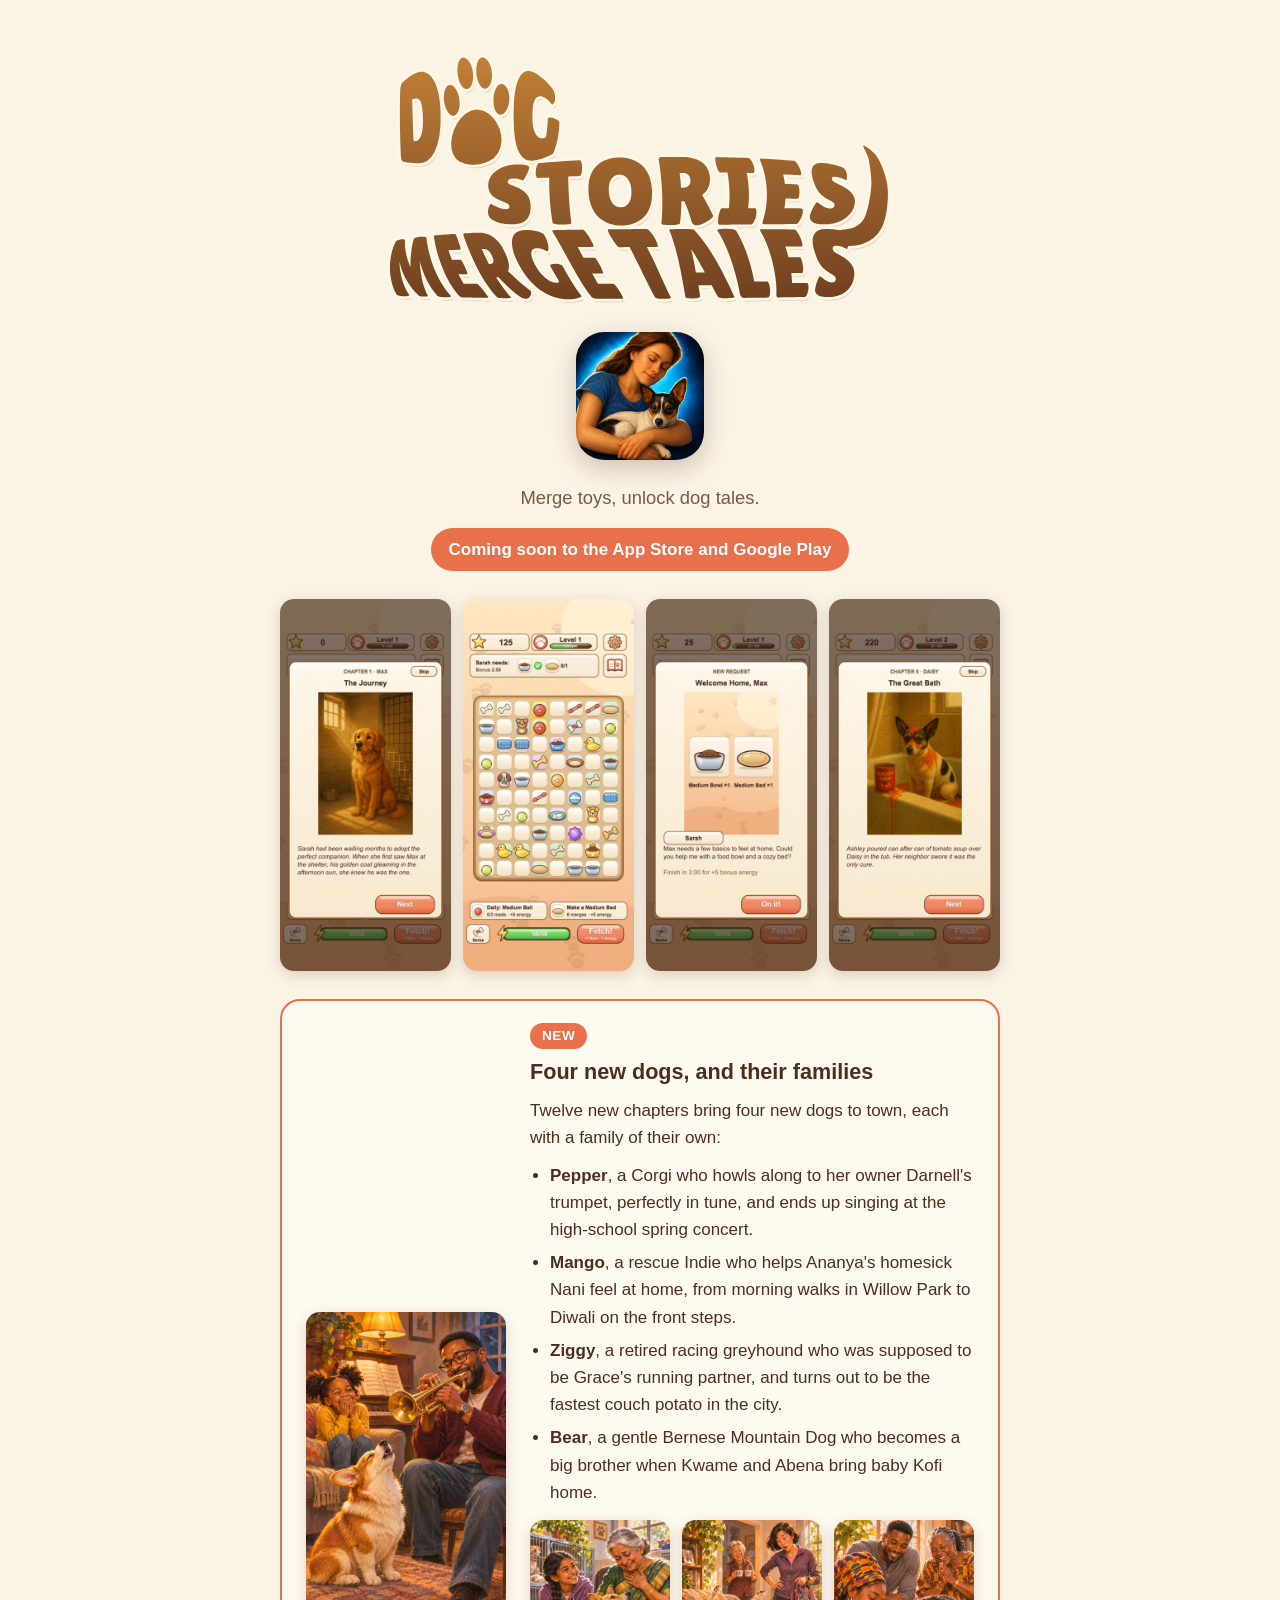
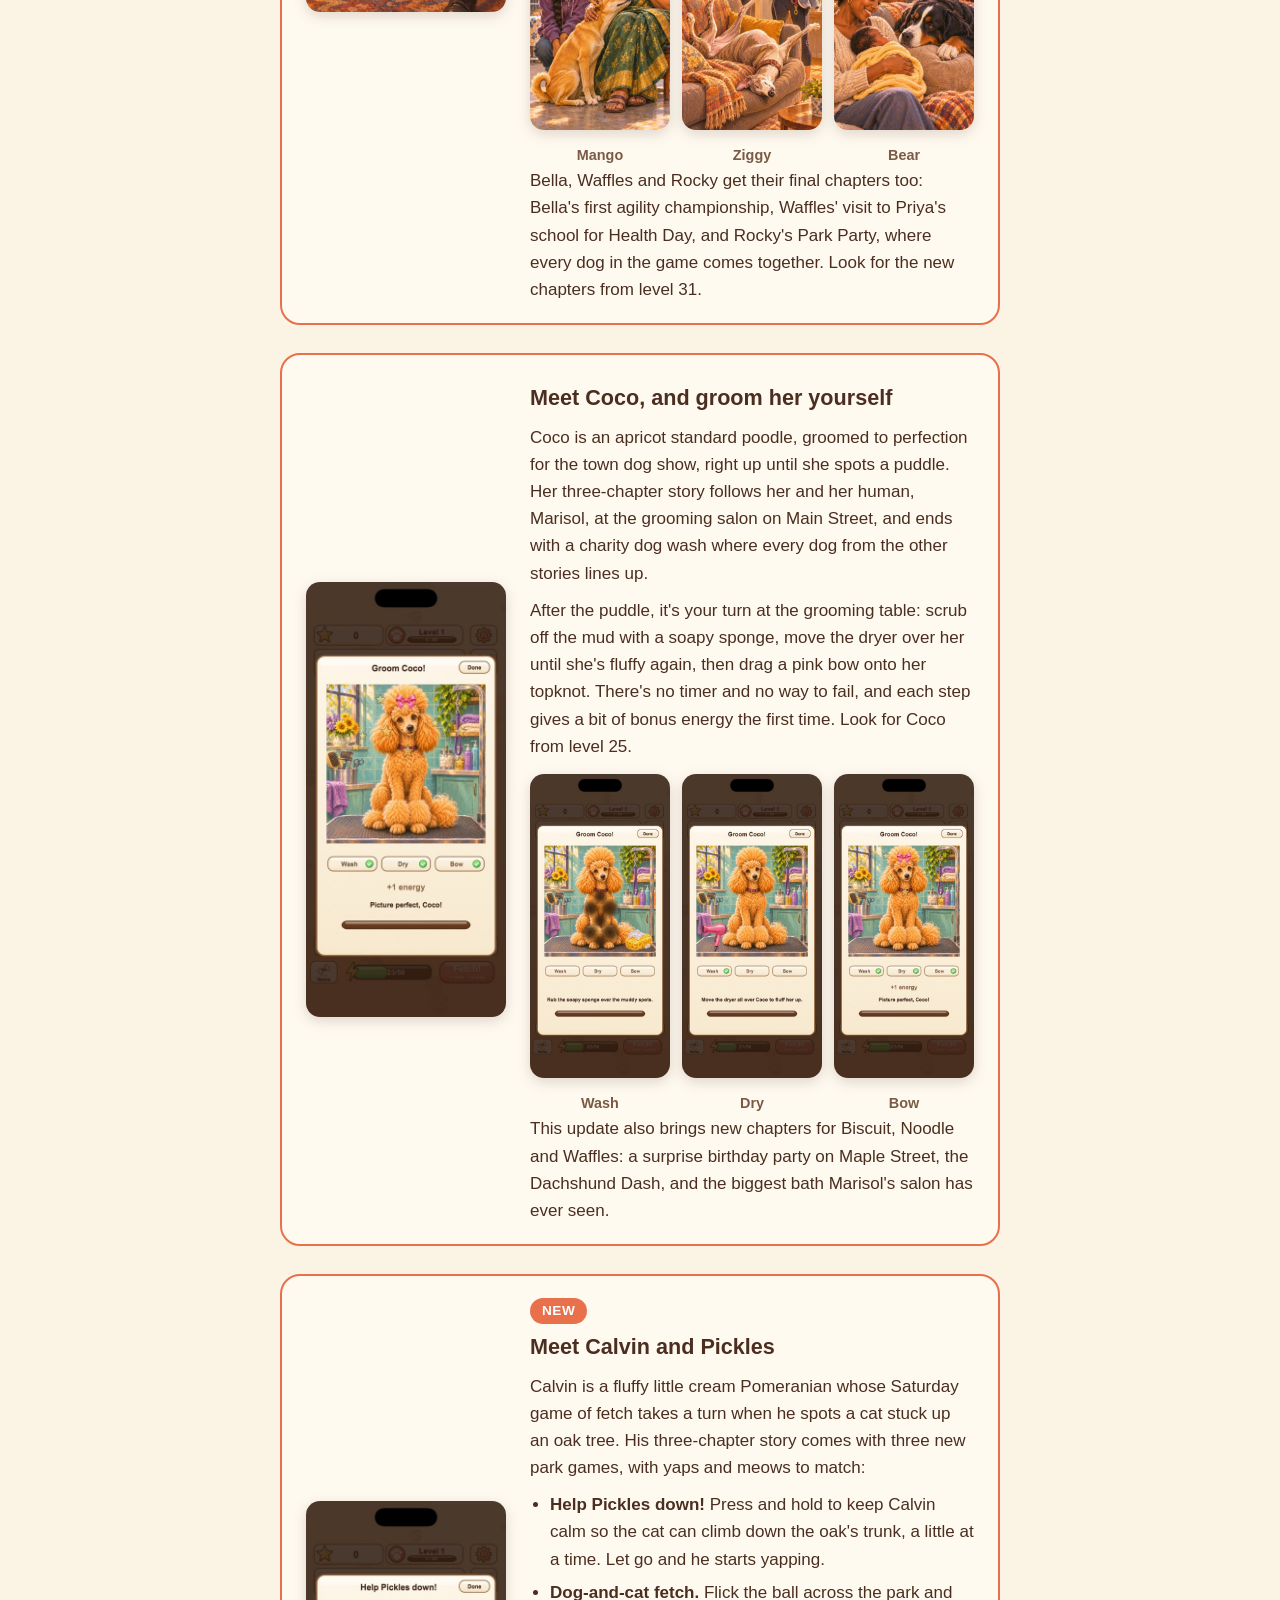
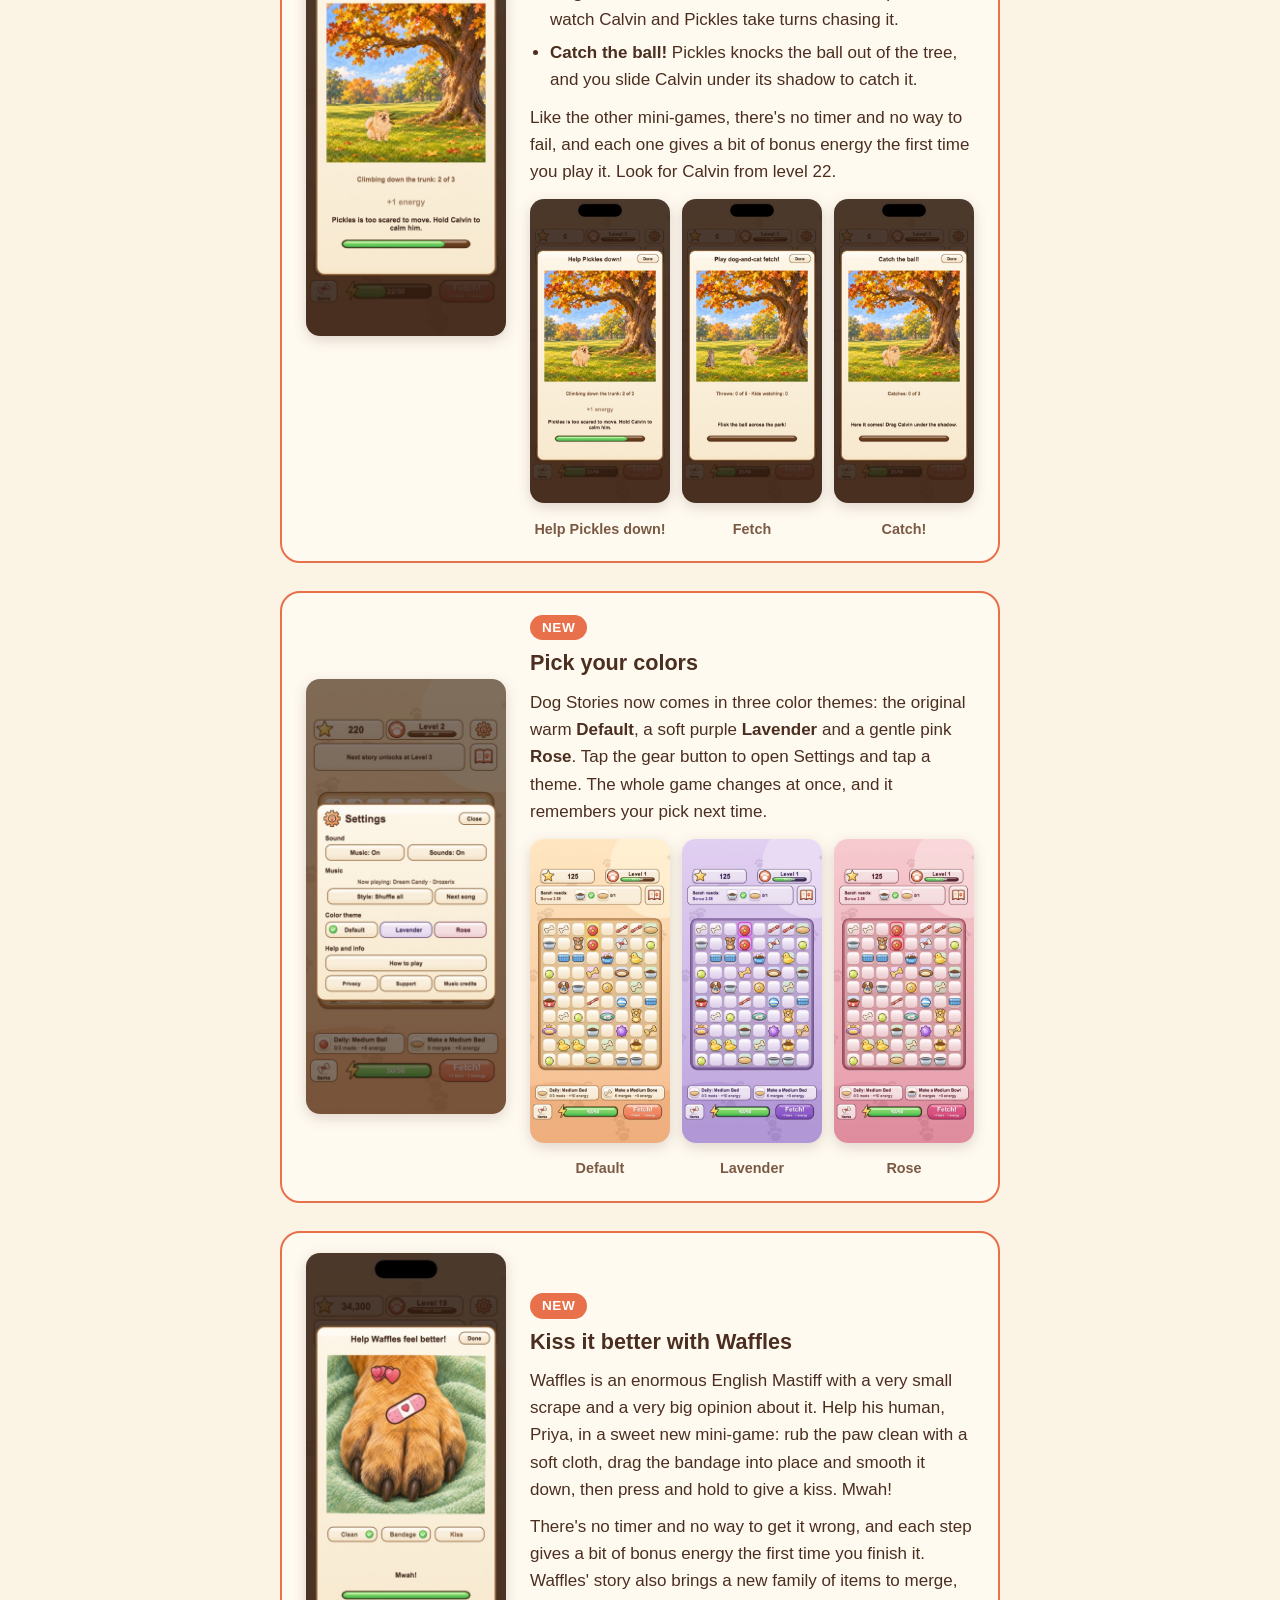
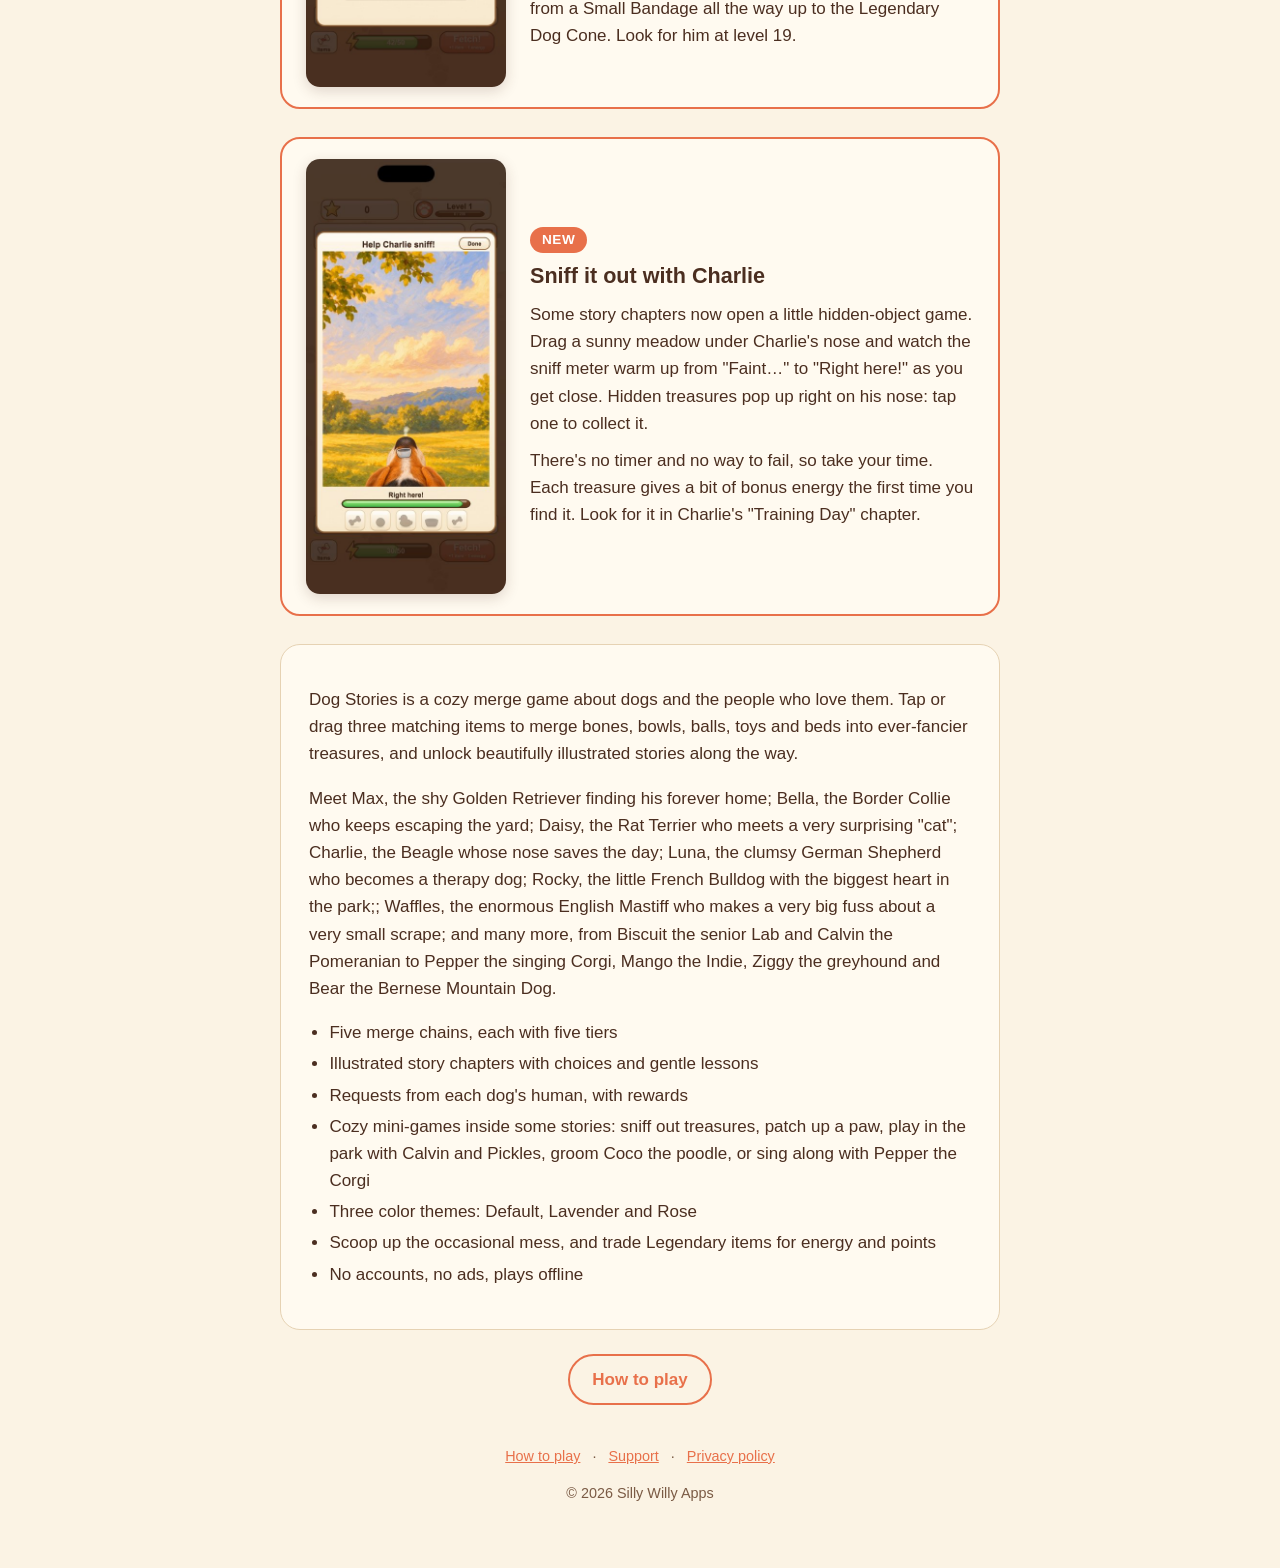
==== commit 162dc1c3: "Add Pepper's sing-along to How to Play; Fetch never brings a mess Co-Authored-By: Claude Opus 5.5 <n" ====
--- a/index.html
+++ b/index.html
@@ -122,7 +122,7 @@
         <li>Five merge chains, each with five tiers</li>
         <li>Illustrated story chapters with choices and gentle lessons</li>
         <li>Requests from each dog's human, with rewards</li>
-        <li>Cozy mini-games inside some stories: sniff out treasures, patch up a paw, play in the park with Calvin and Pickles, or groom Coco the poodle</li>
+        <li>Cozy mini-games inside some stories: sniff out treasures, patch up a paw, play in the park with Calvin and Pickles, groom Coco the poodle, or sing along with Pepper the Corgi</li>
         <li>Three color themes: Default, Lavender and Rose</li>
         <li>Scoop up the occasional mess, and trade Legendary items for energy and points</li>
         <li>No accounts, no ads, plays offline</li>
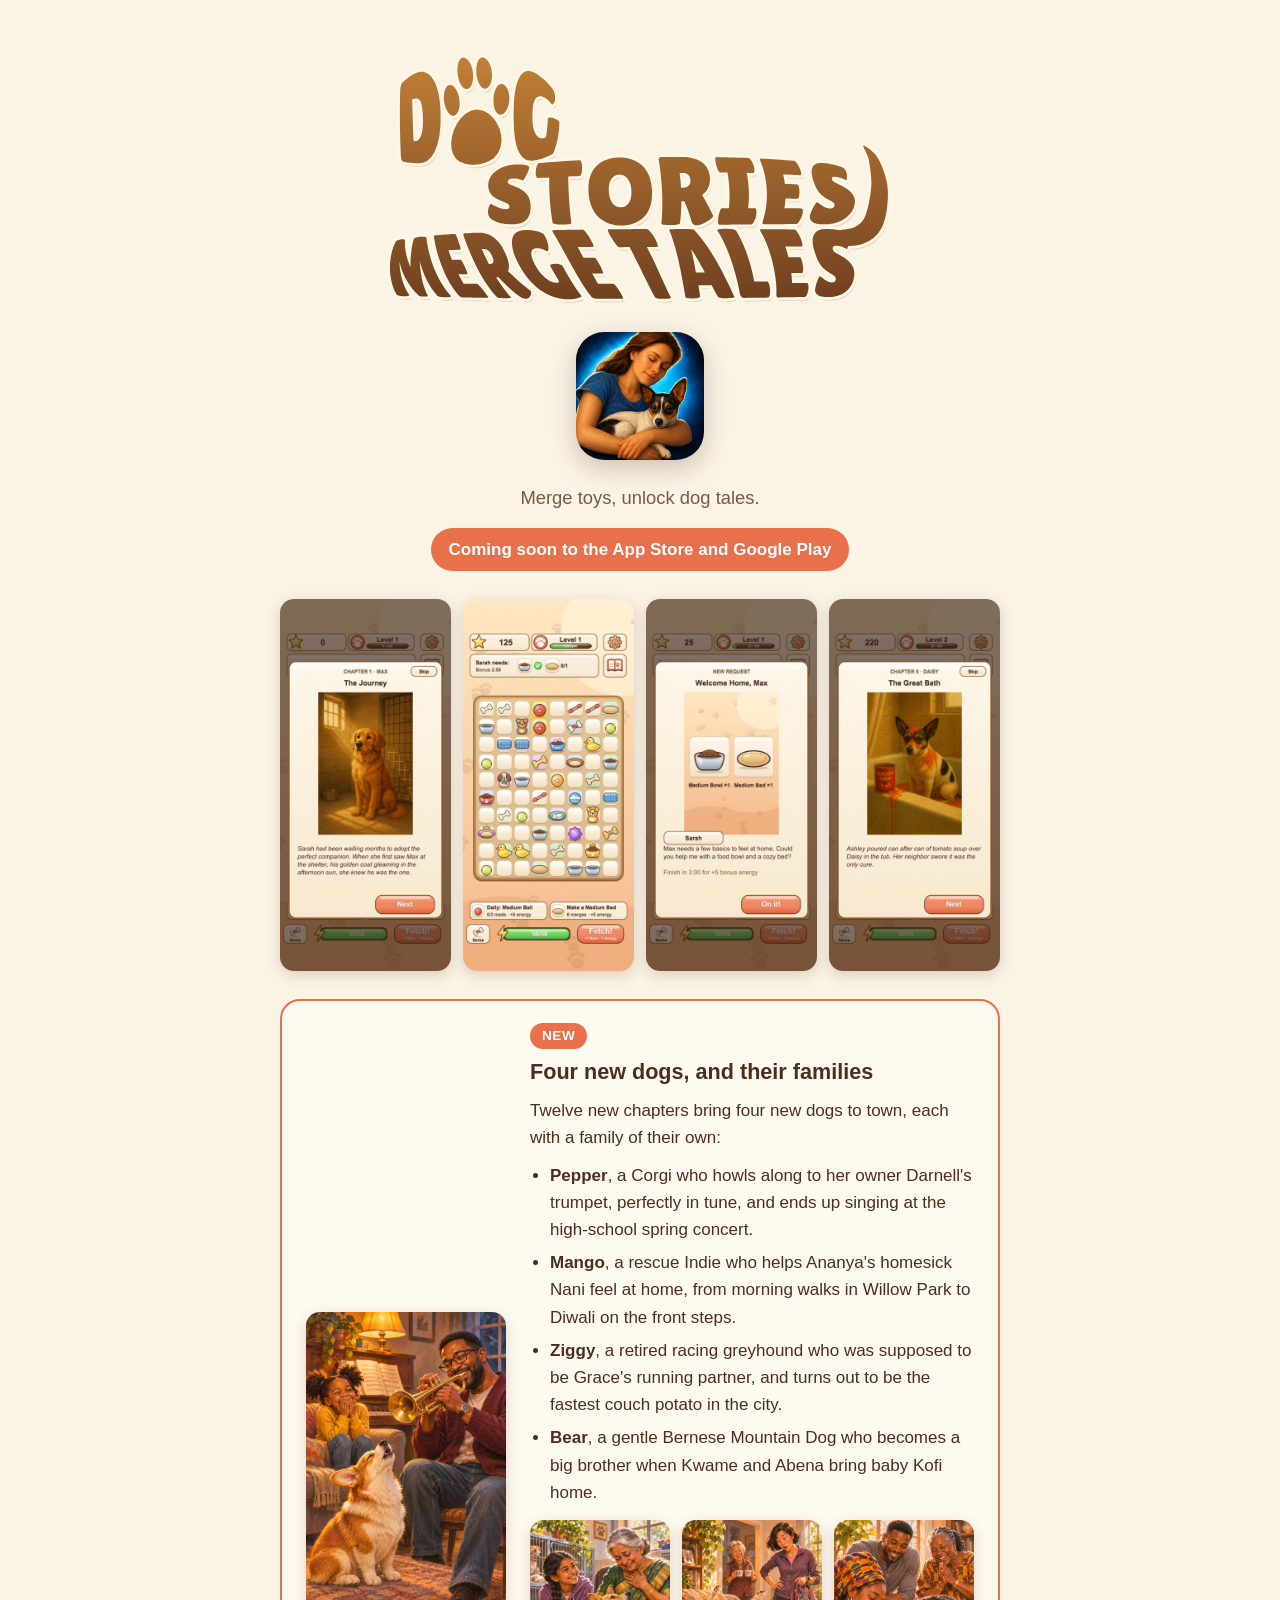
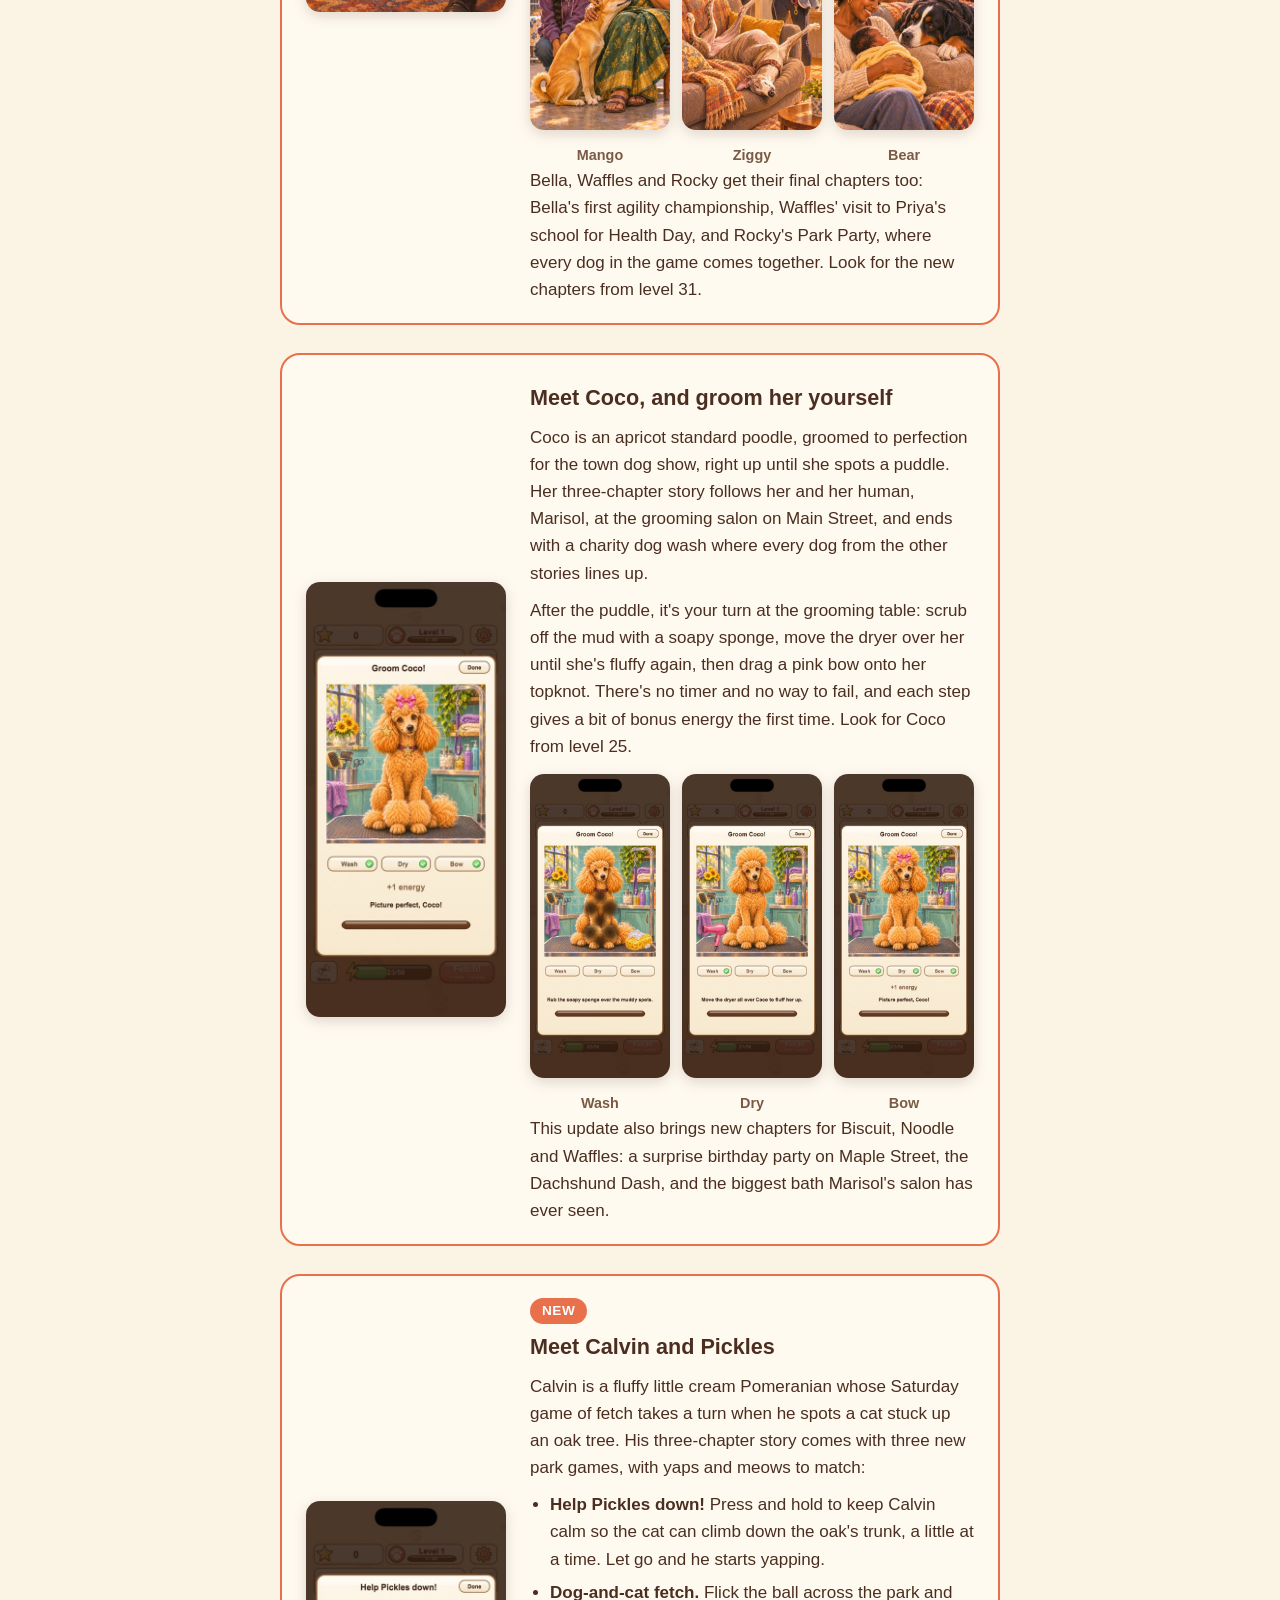
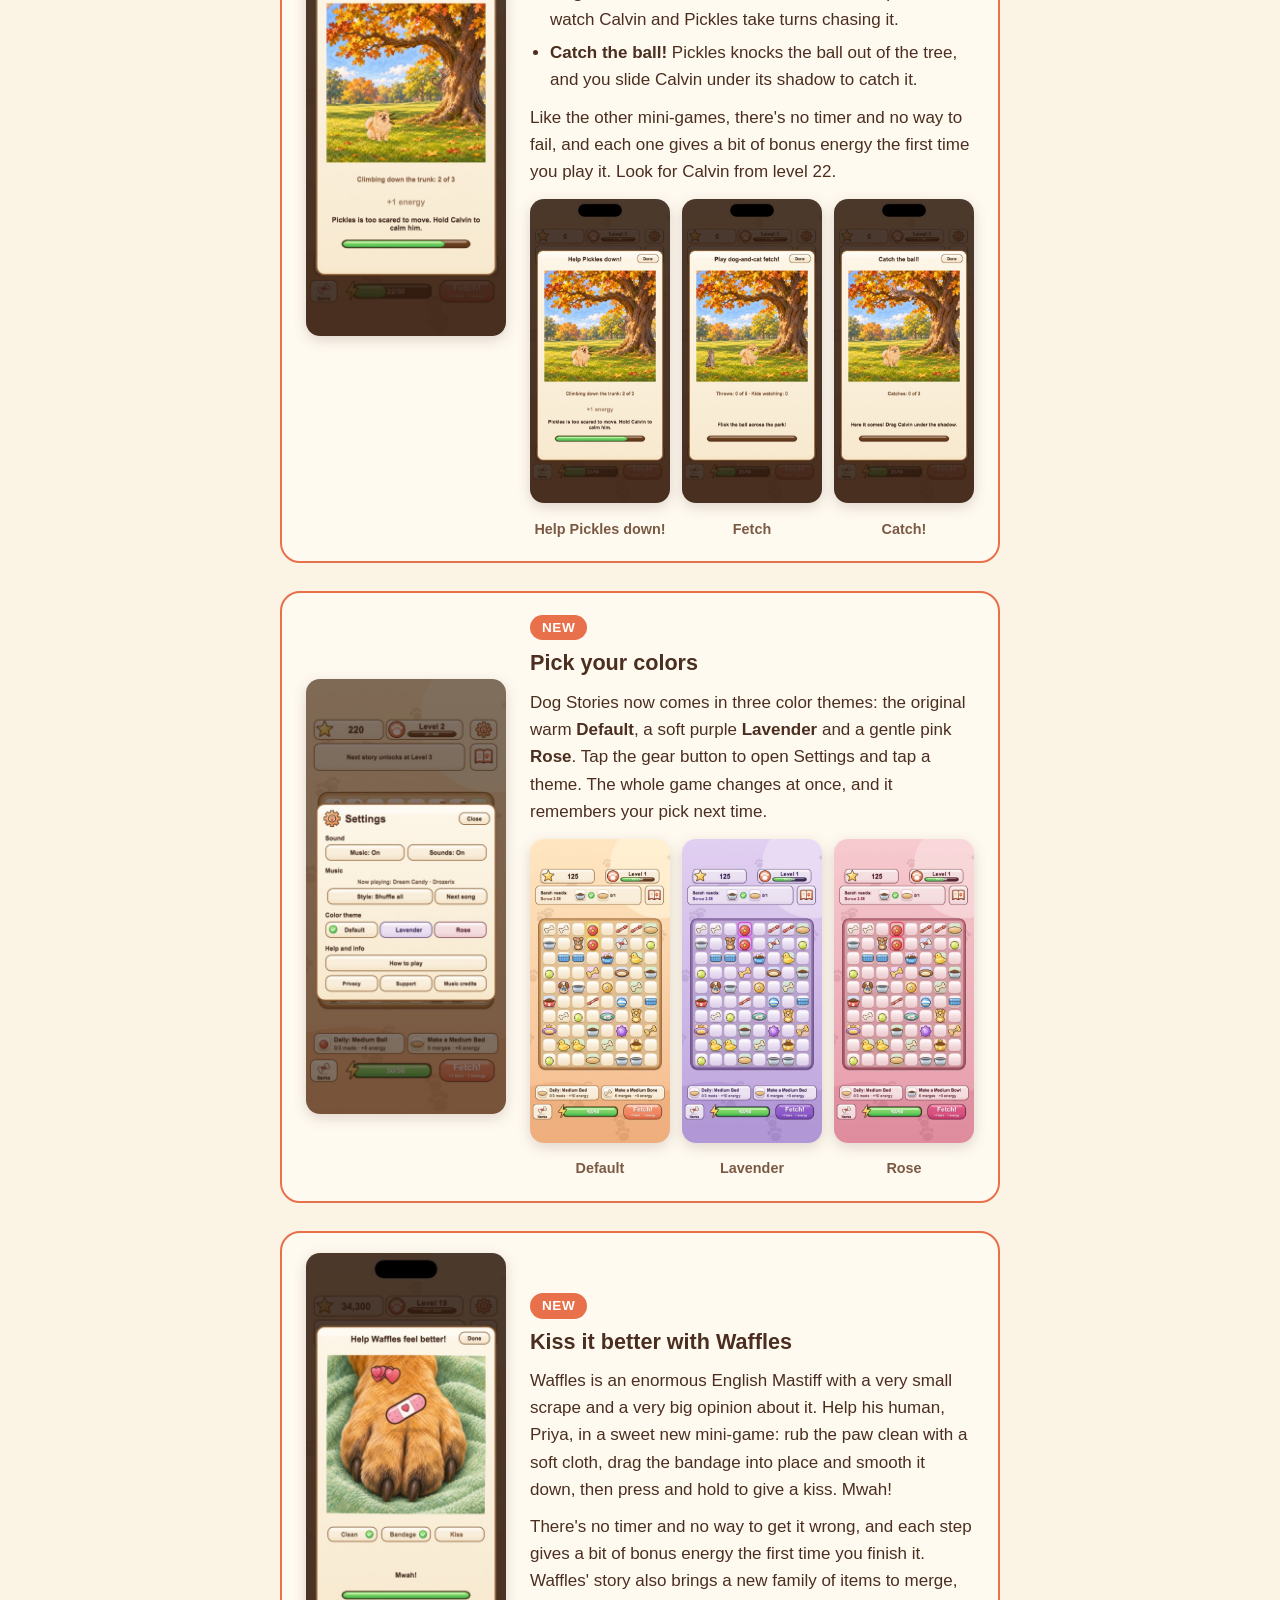
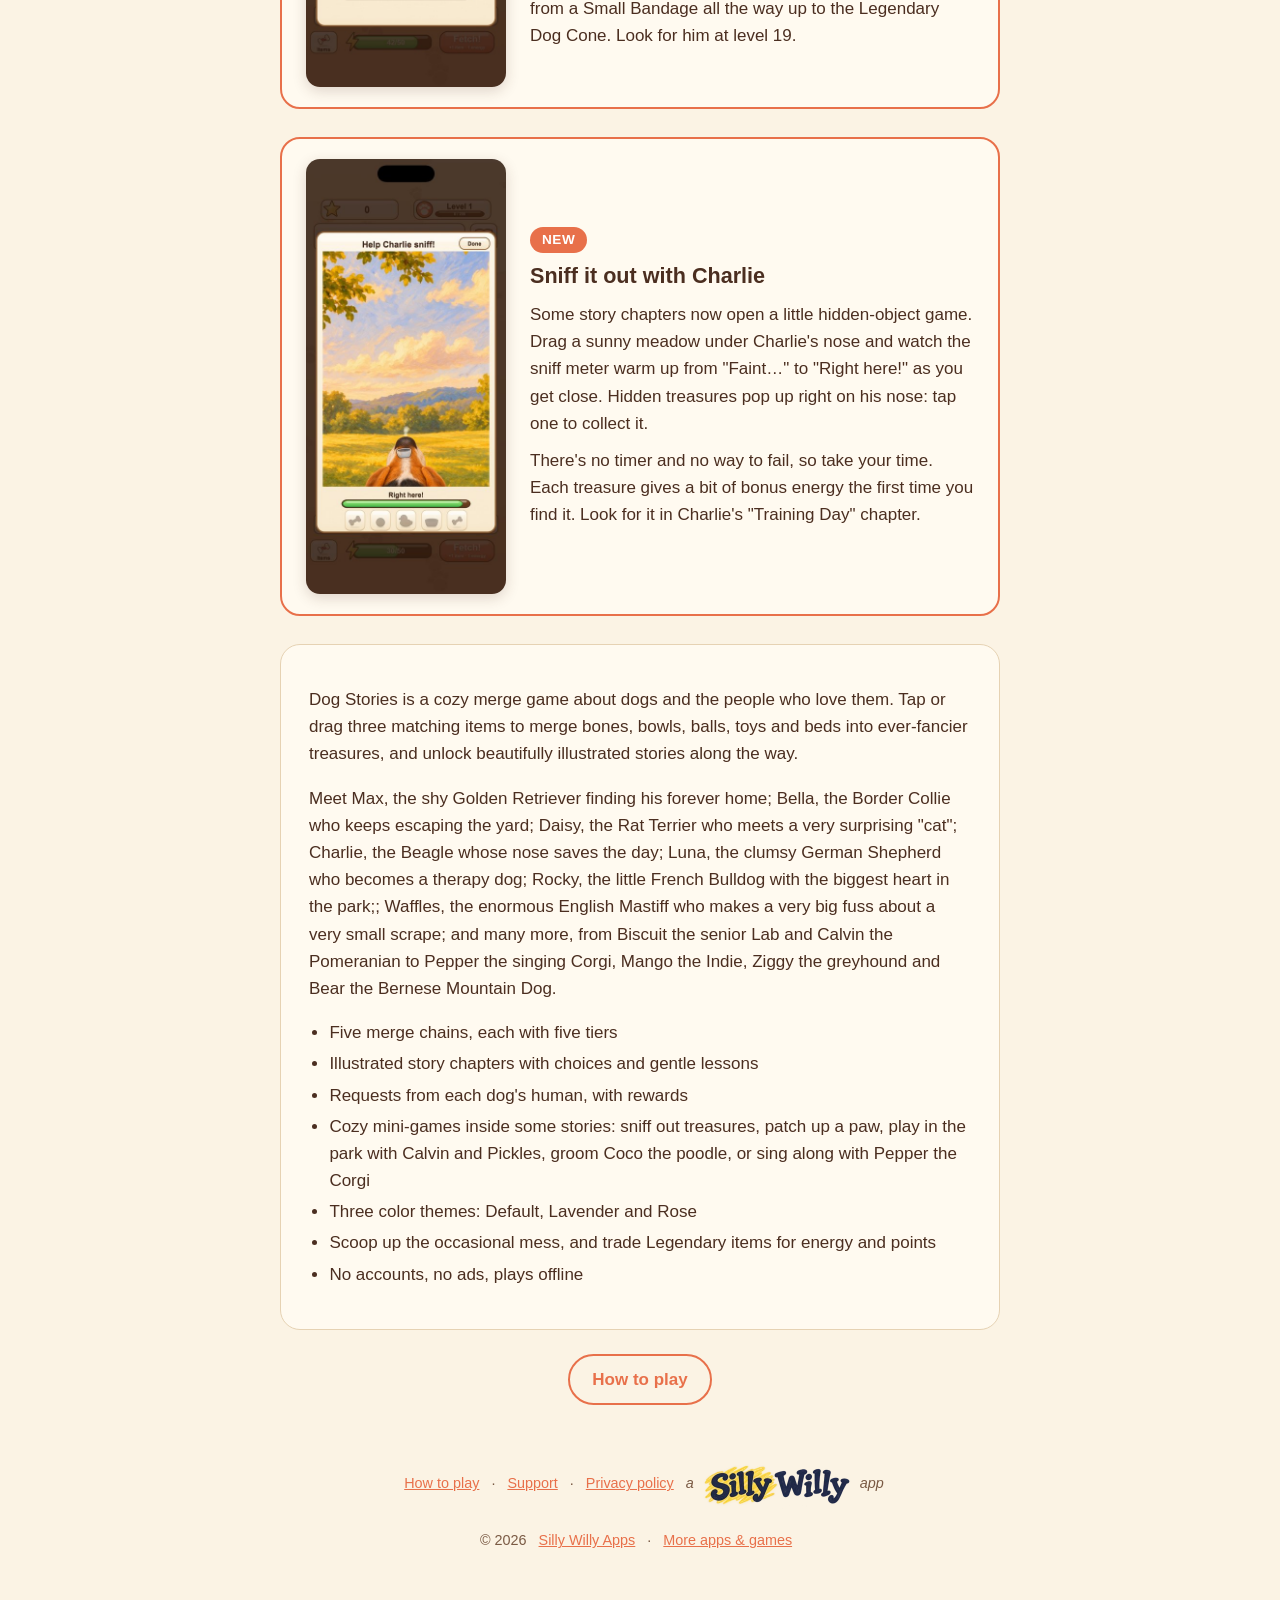
==== commit 6bc4a1d0: "Footer: 'a Silly Willy app' wordmark and links to sillywillyapps.com Co-Authored-By: Claude Opus 5.5" ====
--- a/index.html
+++ b/index.html
@@ -133,7 +133,8 @@
 
     <footer>
       <a href="how-to-play/">How to play</a> · <a href="support/">Support</a> · <a href="privacy/">Privacy policy</a>
-      <p>© 2026 Silly Willy Apps</p>
+      <a class="sw-stamp" href="https://sillywillyapps.com/" aria-label="Dog Stories is a Silly Willy app. Visit sillywillyapps.com"><span>a</span><img src="images/silly-willy-wordmark.webp" alt="Silly Willy" width="150" height="50"><span>app</span></a>
+      <p>© 2026 <a href="https://sillywillyapps.com/">Silly Willy Apps</a> · <a href="https://sillywillyapps.com/apps/">More apps &amp; games</a></p>
     </footer>
   </div>
 </body>
--- a/styles.css
+++ b/styles.css
@@ -118,3 +118,12 @@
   section.callout { grid-template-columns: 1fr; gap: 14px; padding: 18px; }
   section.callout img { max-width: 260px; margin: 0 auto; }
 }
+
+/* "a Silly Willy app" stamp, linking to sillywillyapps.com */
+footer .sw-stamp {
+  display: inline-flex; align-items: center; gap: 8px;
+  margin: 14px 0 6px; text-decoration: none; color: var(--brown-soft);
+  font-style: italic;
+}
+footer .sw-stamp img { display: block; transition: transform .15s; }
+footer .sw-stamp:hover img { transform: rotate(-2deg) scale(1.05); }
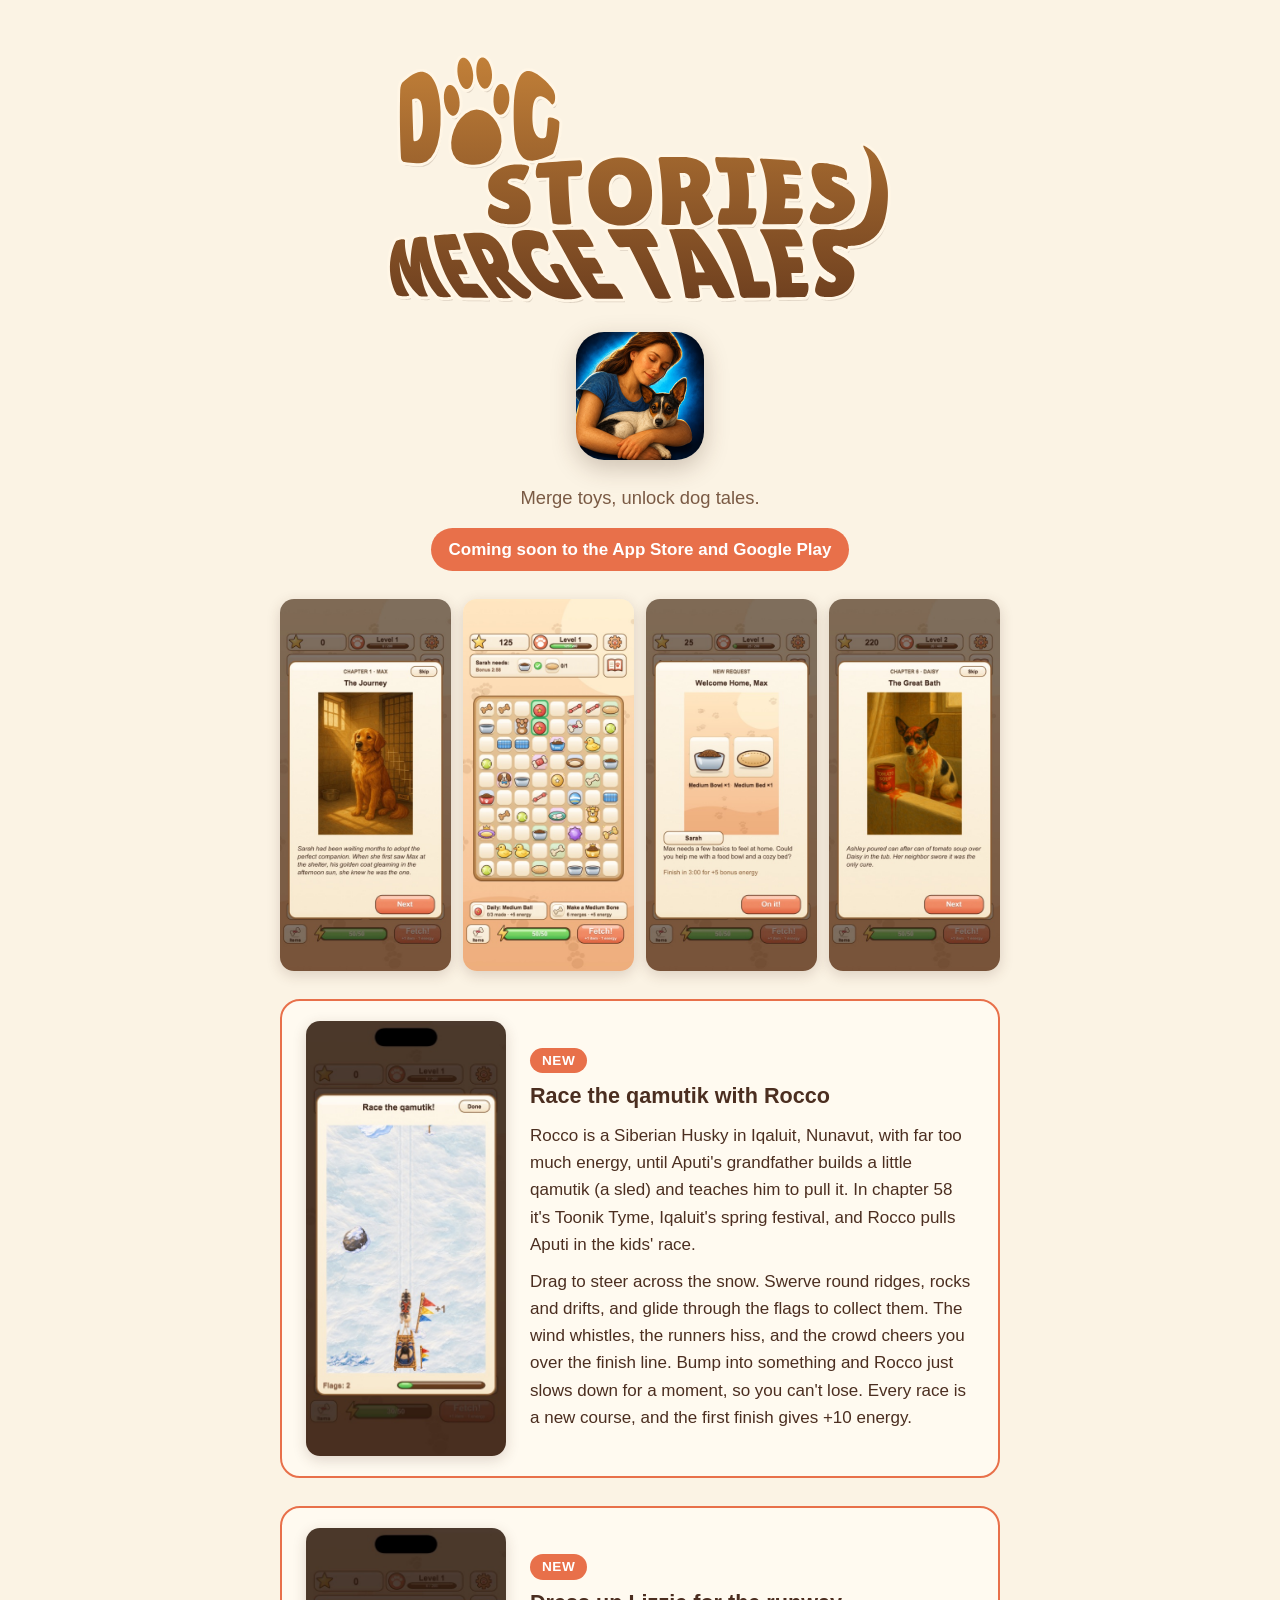
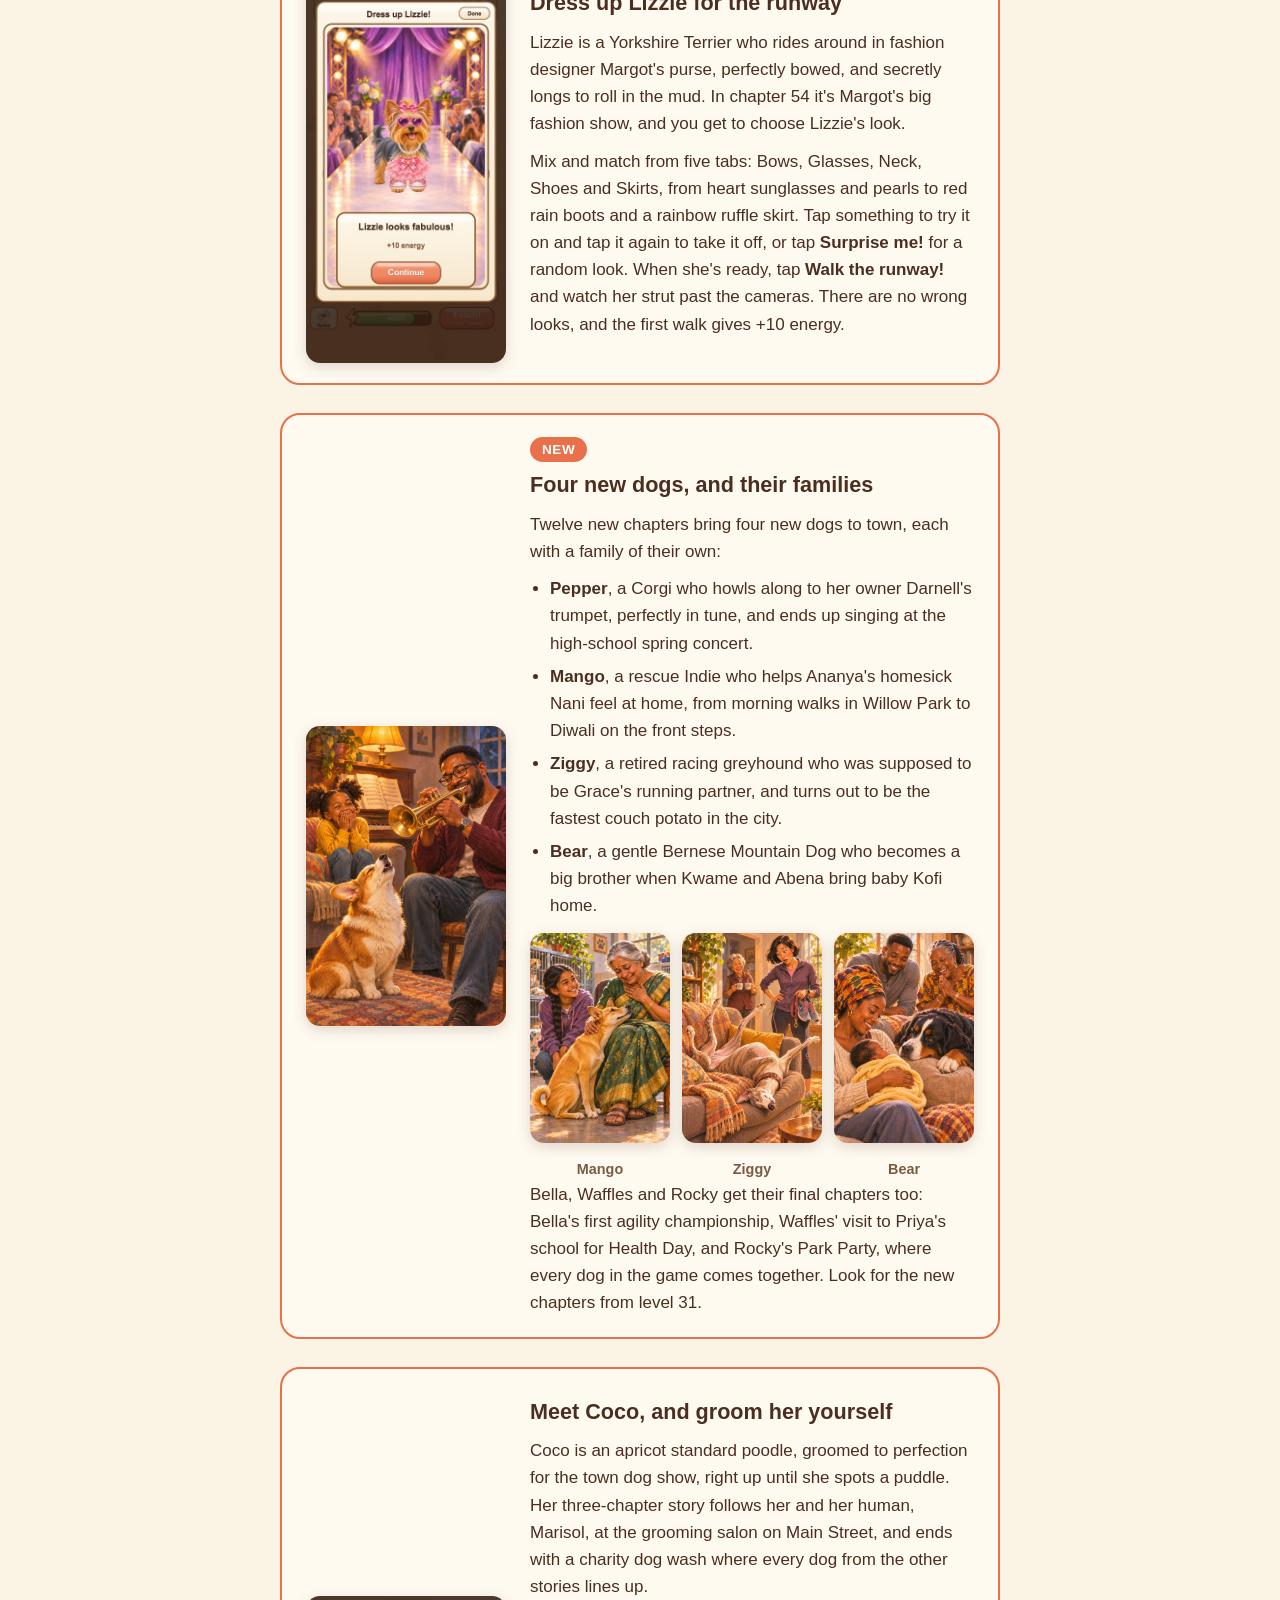
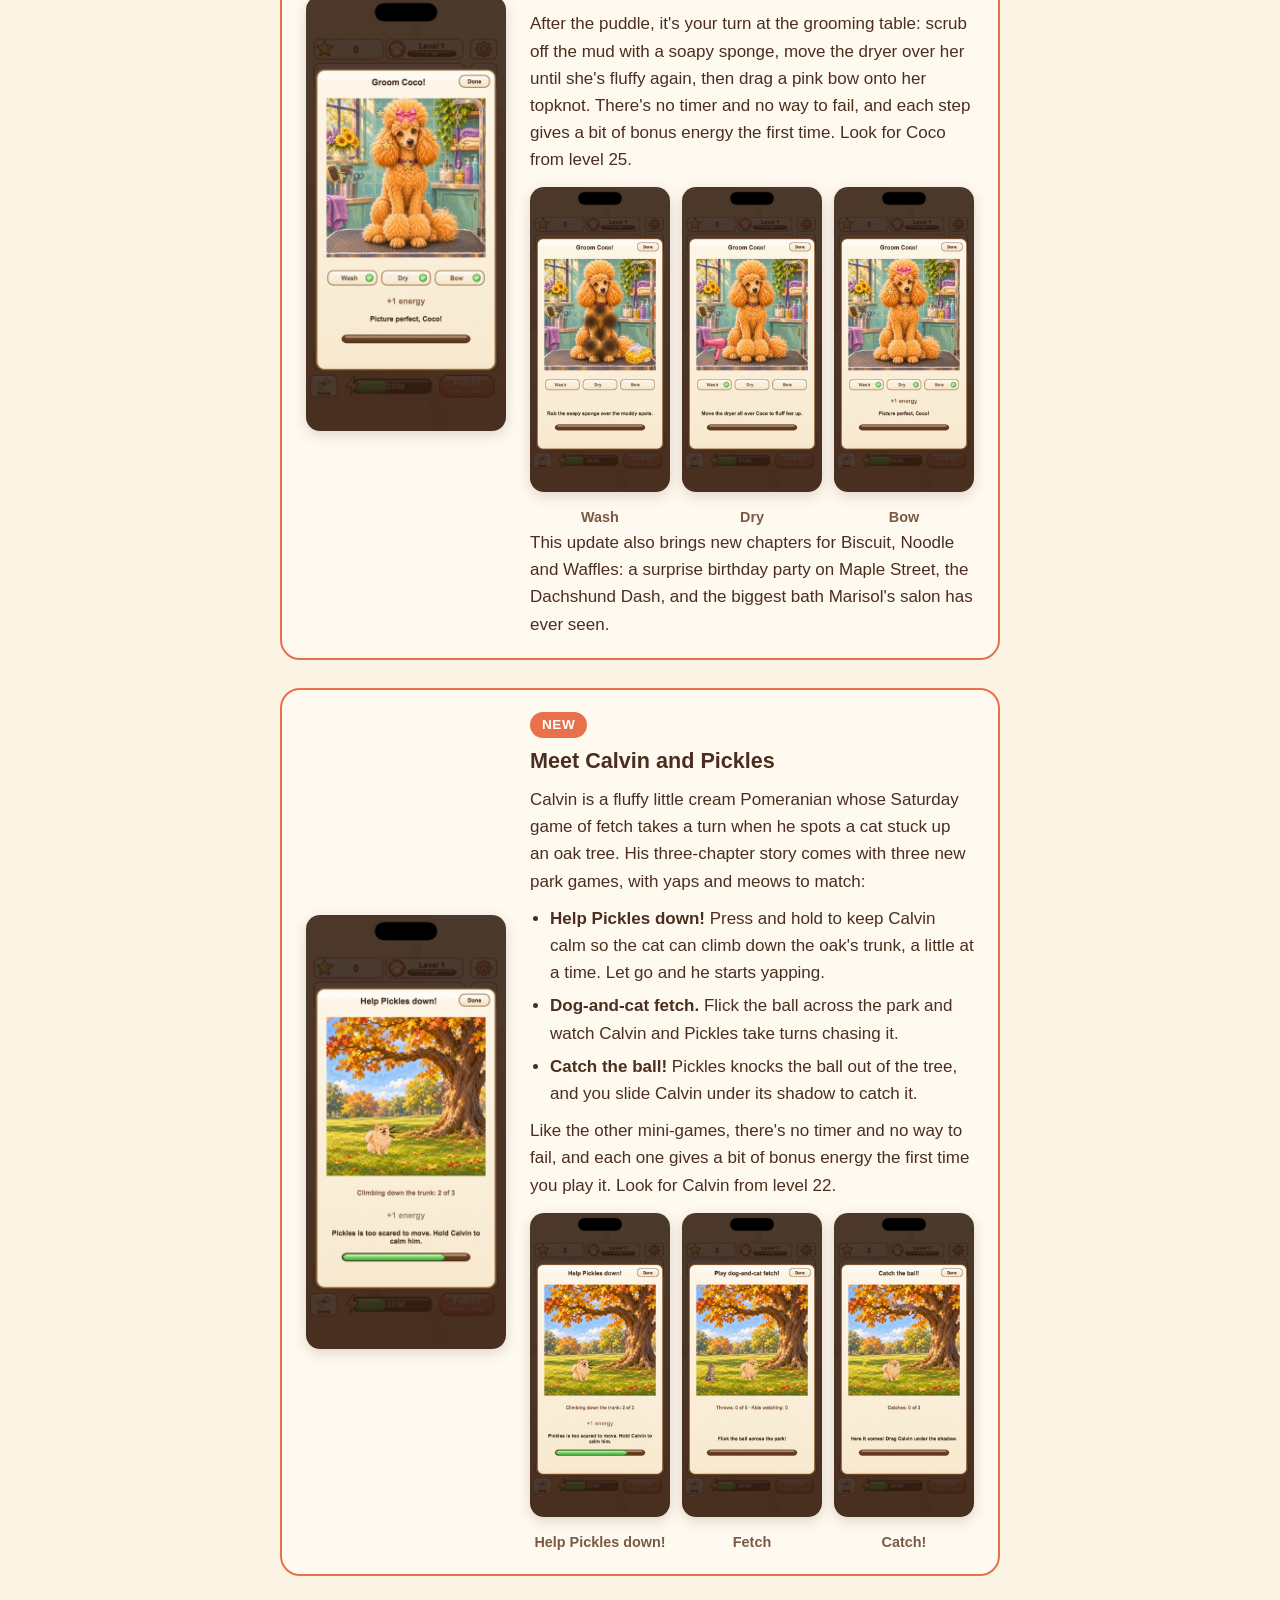
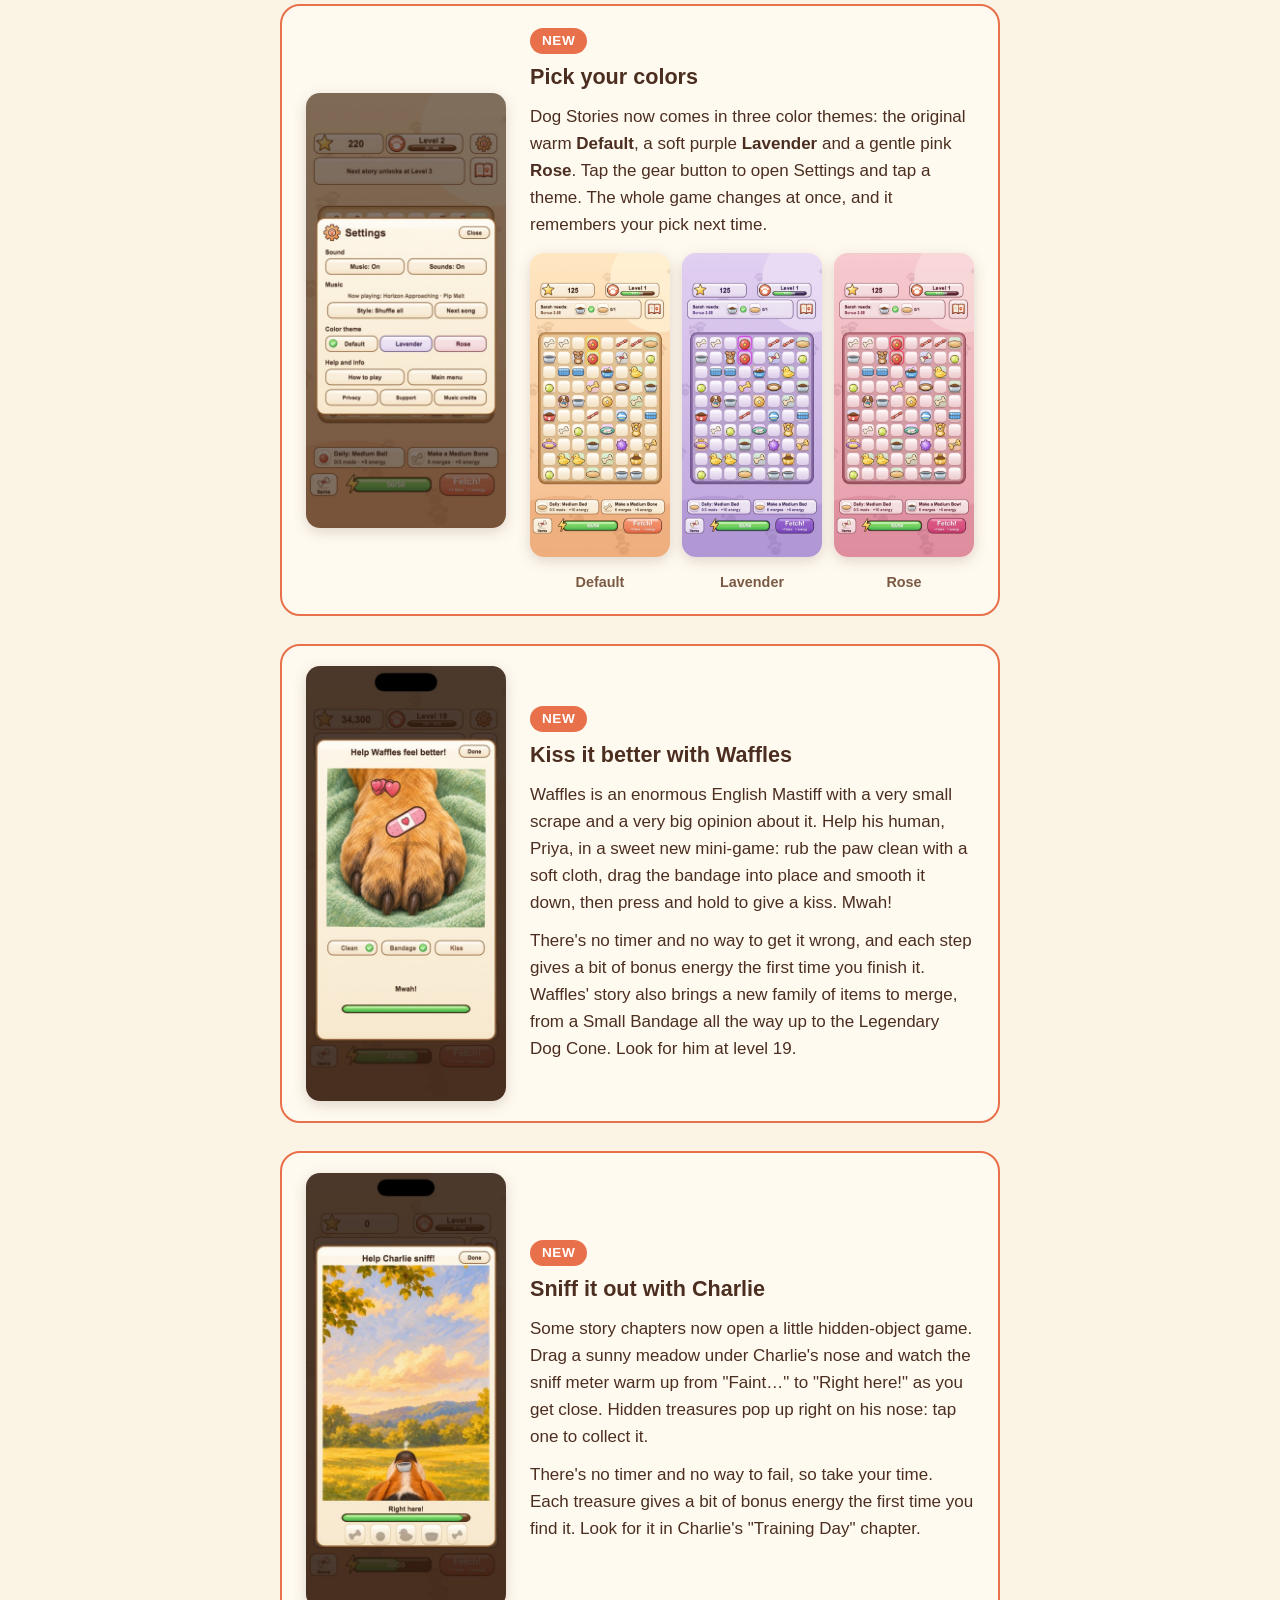
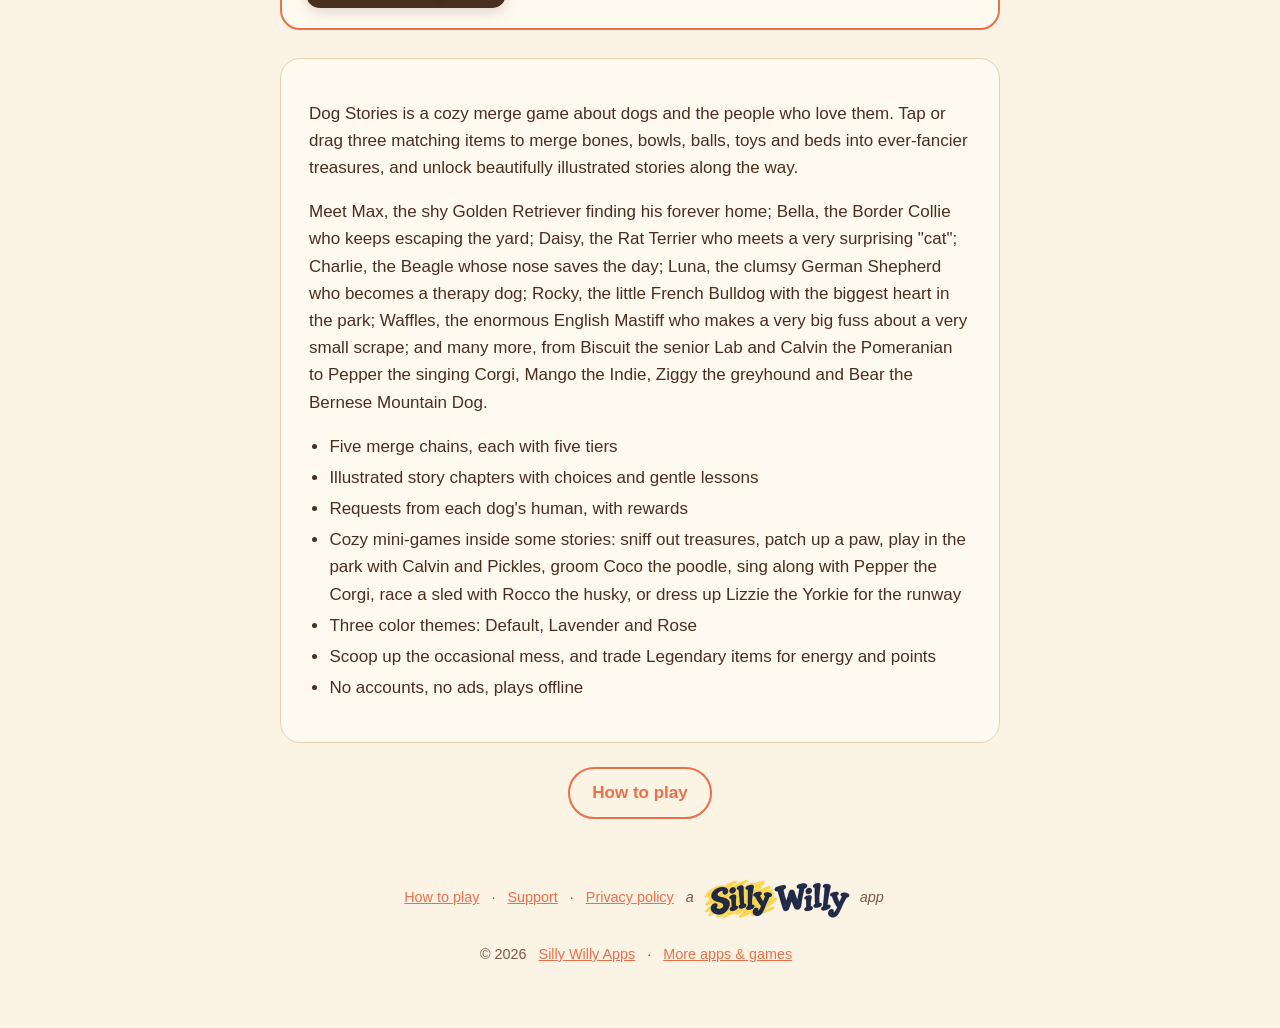
==== commit fc5f9ced: "Introduce Rocco's sled race and Lizzie's dress-up game Home page sections and How to play steps 20 a" ====
--- a/index.html
+++ b/index.html
@@ -24,6 +24,26 @@
       <img src="images/2-request.jpg" alt="Sarah's request for a bowl and a bed">
       <img src="images/5-daisy.jpg" alt="Daisy in a tomato-soup bath">
     </div>
+
+    <section class="callout">
+      <img src="images/10-sled.jpg" alt="The sled race: Rocco the husky pulling Aputi on a wooden qamutik across the snow, past a rock and a block of sea ice, as a flag pops with +1" loading="lazy">
+      <div>
+        <span class="new">New</span>
+        <h2>Race the qamutik with Rocco</h2>
+        <p>Rocco is a Siberian Husky in Iqaluit, Nunavut, with far too much energy, until Aputi's grandfather builds a little qamutik (a sled) and teaches him to pull it. In chapter 58 it's Toonik Tyme, Iqaluit's spring festival, and Rocco pulls Aputi in the kids' race.</p>
+        <p>Drag to steer across the snow. Swerve round ridges, rocks and drifts, and glide through the flags to collect them. The wind whistles, the runners hiss, and the crowd cheers you over the finish line. Bump into something and Rocco just slows down for a moment, so you can't lose. Every race is a new course, and the first finish gives +10 energy.</p>
+      </div>
+    </section>
+
+    <section class="callout">
+      <img src="images/howto/howto-21-runway.jpg" alt="Lizzie the Yorkshire Terrier on a purple runway in a pink bow, heart sunglasses, pearls, a pink tutu and pink sneakers, between rows of cheering photographers, with the card saying Lizzie looks fabulous! +10 energy" loading="lazy">
+      <div>
+        <span class="new">New</span>
+        <h2>Dress up Lizzie for the runway</h2>
+        <p>Lizzie is a Yorkshire Terrier who rides around in fashion designer Margot's purse, perfectly bowed, and secretly longs to roll in the mud. In chapter 54 it's Margot's big fashion show, and you get to choose Lizzie's look.</p>
+        <p>Mix and match from five tabs: Bows, Glasses, Neck, Shoes and Skirts, from heart sunglasses and pearls to red rain boots and a rainbow ruffle skirt. Tap something to try it on and tap it again to take it off, or tap <strong>Surprise me!</strong> for a random look. When she's ready, tap <strong>Walk the runway!</strong> and watch her strut past the cameras. There are no wrong looks, and the first walk gives +10 energy.</p>
+      </div>
+    </section>
 
     <section class="callout">
       <img src="images/story-pepper.jpg" alt="Pepper the Corgi howling along to Darnell's trumpet while his daughter Kiara giggles on the couch" loading="lazy">
@@ -117,12 +137,12 @@
 
     <div class="card">
       <p>Dog Stories is a cozy merge game about dogs and the people who love them. Tap or drag three matching items to merge bones, bowls, balls, toys and beds into ever-fancier treasures, and unlock beautifully illustrated stories along the way.</p>
-      <p>Meet Max, the shy Golden Retriever finding his forever home; Bella, the Border Collie who keeps escaping the yard; Daisy, the Rat Terrier who meets a very surprising "cat"; Charlie, the Beagle whose nose saves the day; Luna, the clumsy German Shepherd who becomes a therapy dog; Rocky, the little French Bulldog with the biggest heart in the park;; Waffles, the enormous English Mastiff who makes a very big fuss about a very small scrape; and many more, from Biscuit the senior Lab and Calvin the Pomeranian to Pepper the singing Corgi, Mango the Indie, Ziggy the greyhound and Bear the Bernese Mountain Dog.</p>
+      <p>Meet Max, the shy Golden Retriever finding his forever home; Bella, the Border Collie who keeps escaping the yard; Daisy, the Rat Terrier who meets a very surprising "cat"; Charlie, the Beagle whose nose saves the day; Luna, the clumsy German Shepherd who becomes a therapy dog; Rocky, the little French Bulldog with the biggest heart in the park; Waffles, the enormous English Mastiff who makes a very big fuss about a very small scrape; and many more, from Biscuit the senior Lab and Calvin the Pomeranian to Pepper the singing Corgi, Mango the Indie, Ziggy the greyhound and Bear the Bernese Mountain Dog.</p>
       <ul class="features">
         <li>Five merge chains, each with five tiers</li>
         <li>Illustrated story chapters with choices and gentle lessons</li>
         <li>Requests from each dog's human, with rewards</li>
-        <li>Cozy mini-games inside some stories: sniff out treasures, patch up a paw, play in the park with Calvin and Pickles, groom Coco the poodle, or sing along with Pepper the Corgi</li>
+        <li>Cozy mini-games inside some stories: sniff out treasures, patch up a paw, play in the park with Calvin and Pickles, groom Coco the poodle, sing along with Pepper the Corgi, race a sled with Rocco the husky, or dress up Lizzie the Yorkie for the runway</li>
         <li>Three color themes: Default, Lavender and Rose</li>
         <li>Scoop up the occasional mess, and trade Legendary items for energy and points</li>
         <li>No accounts, no ads, plays offline</li>
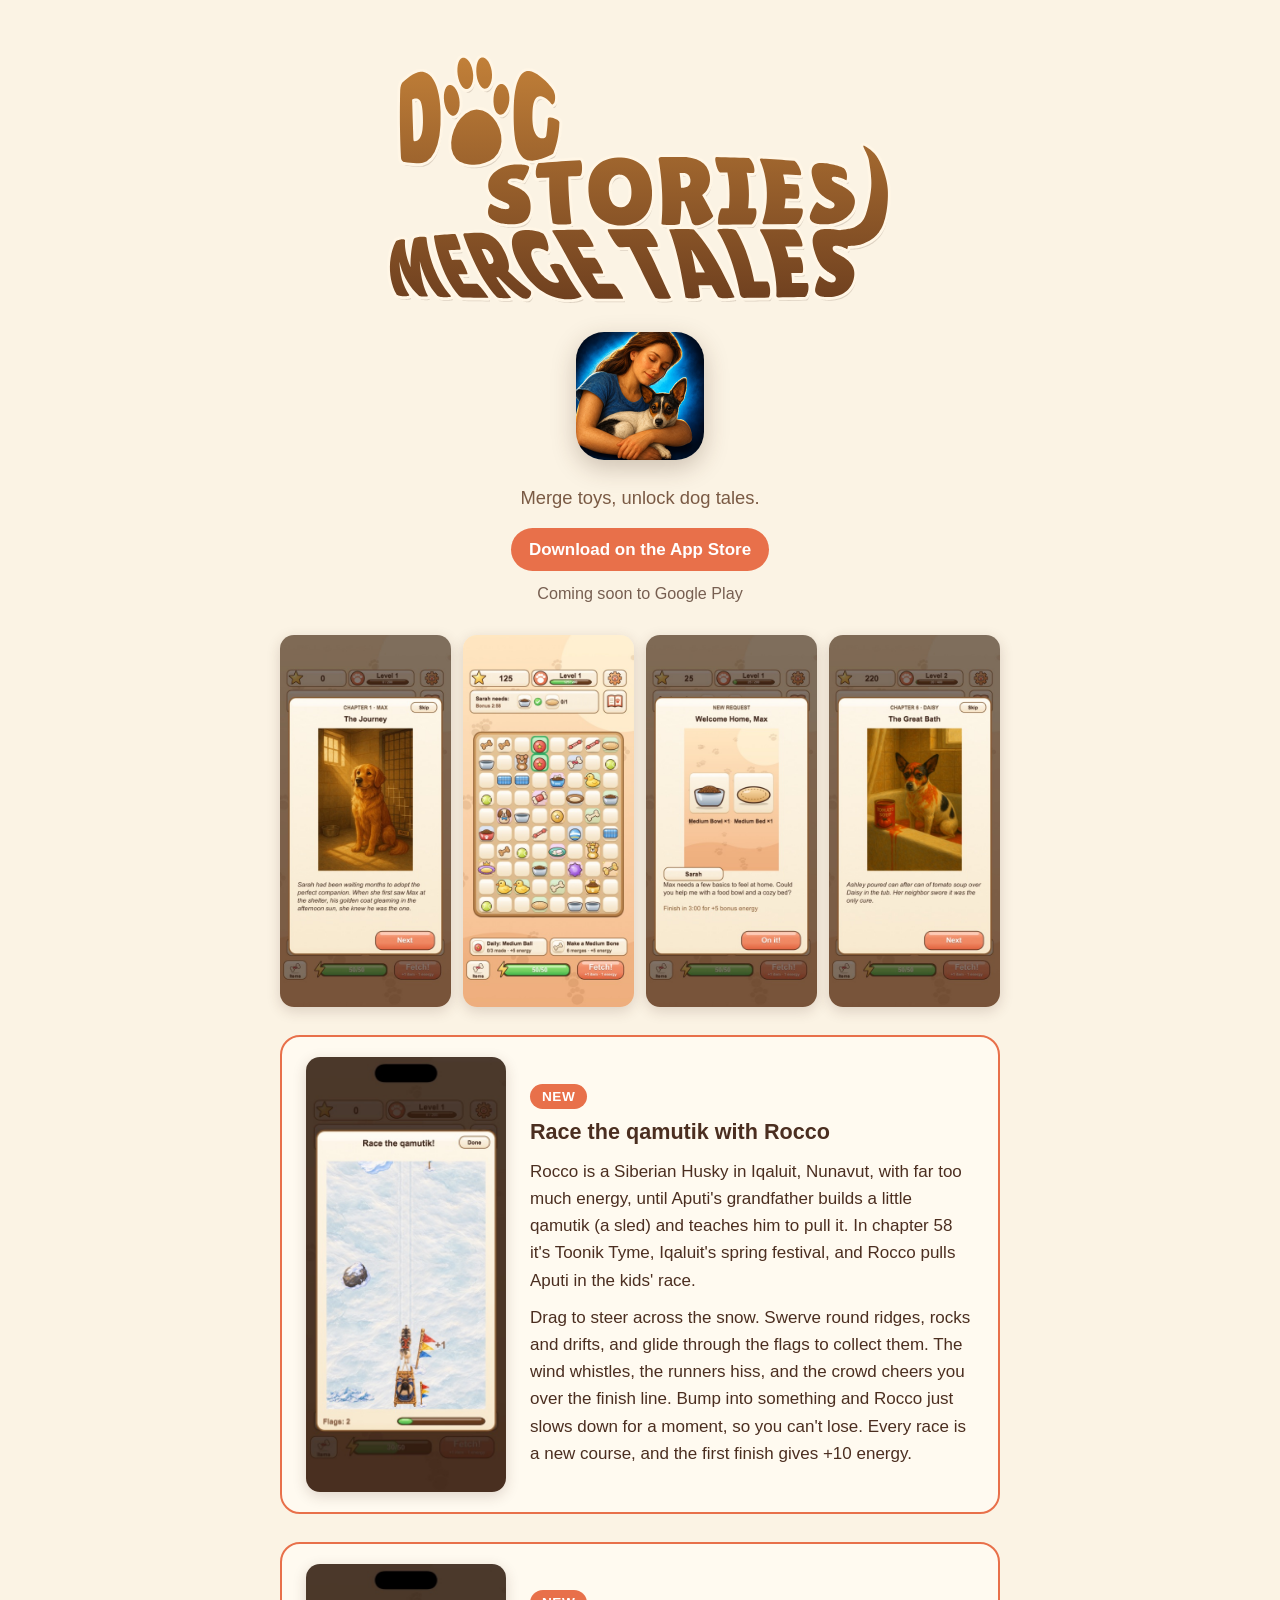
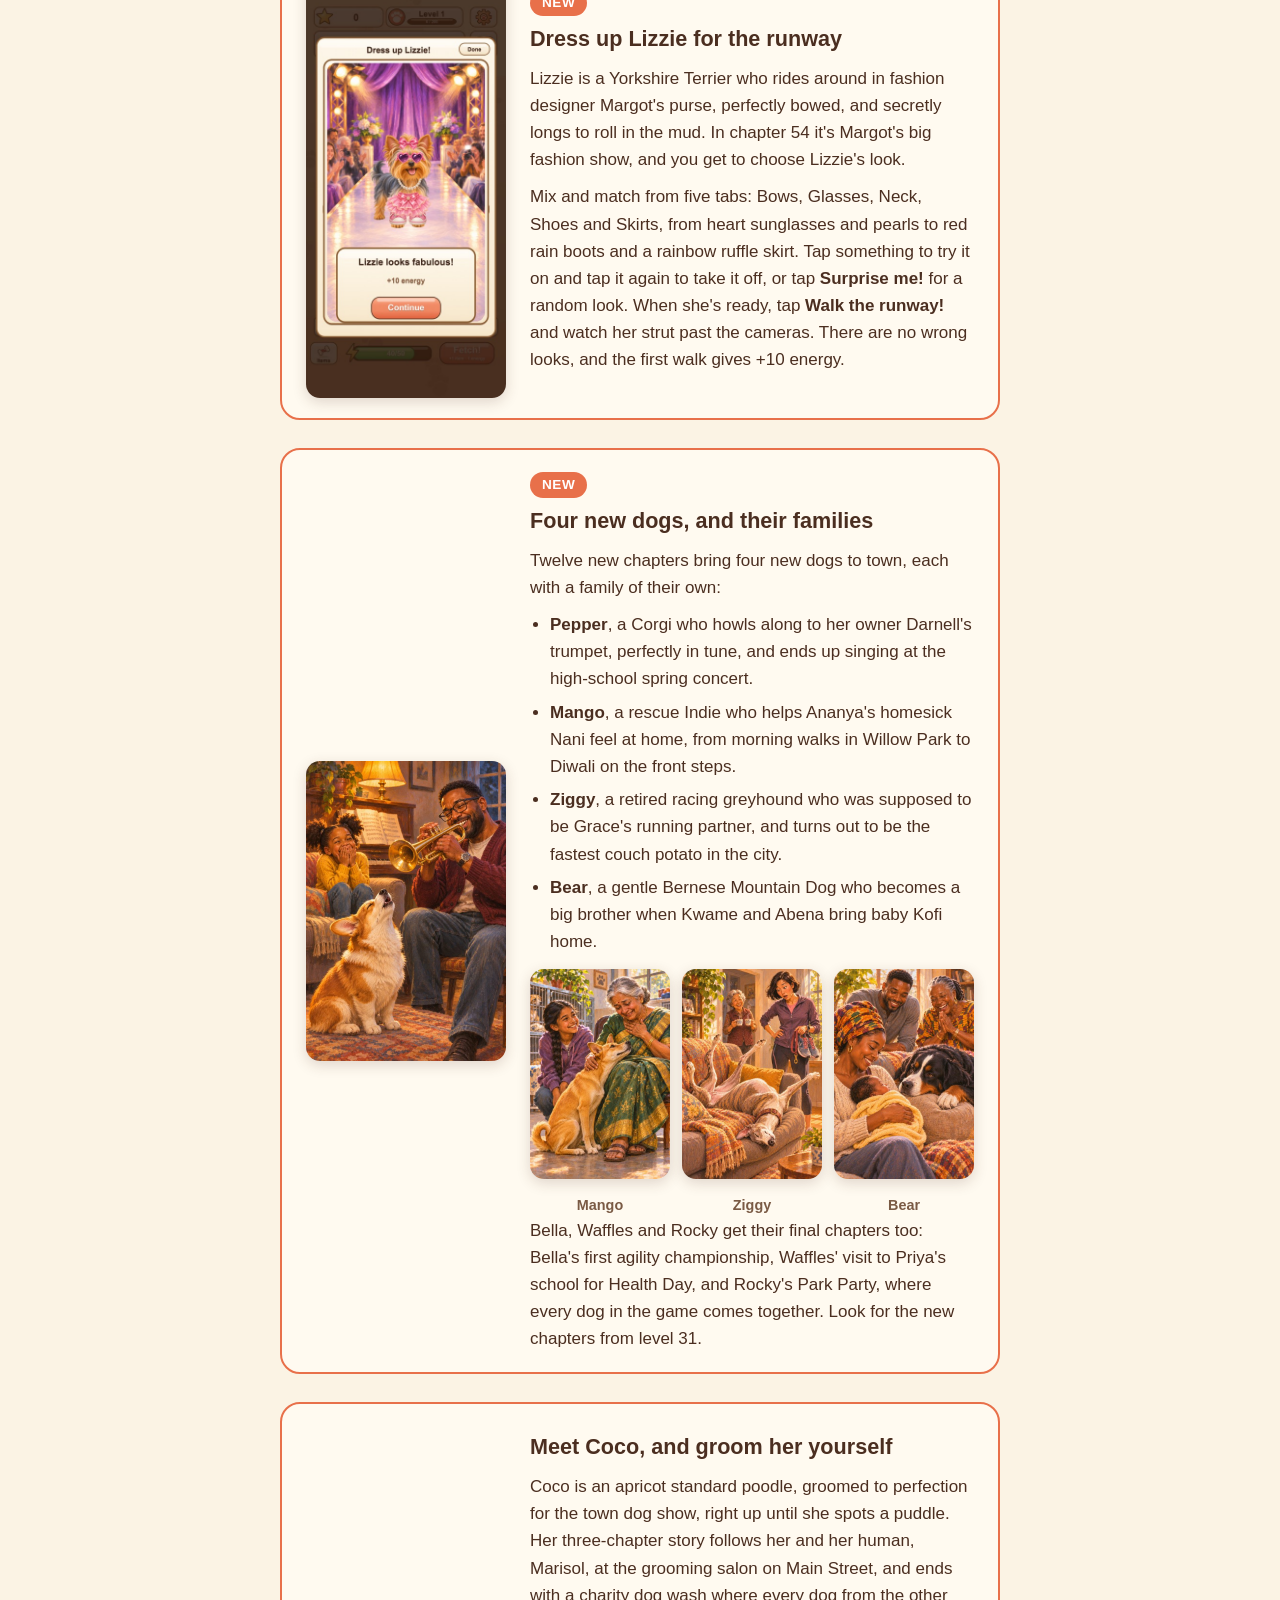
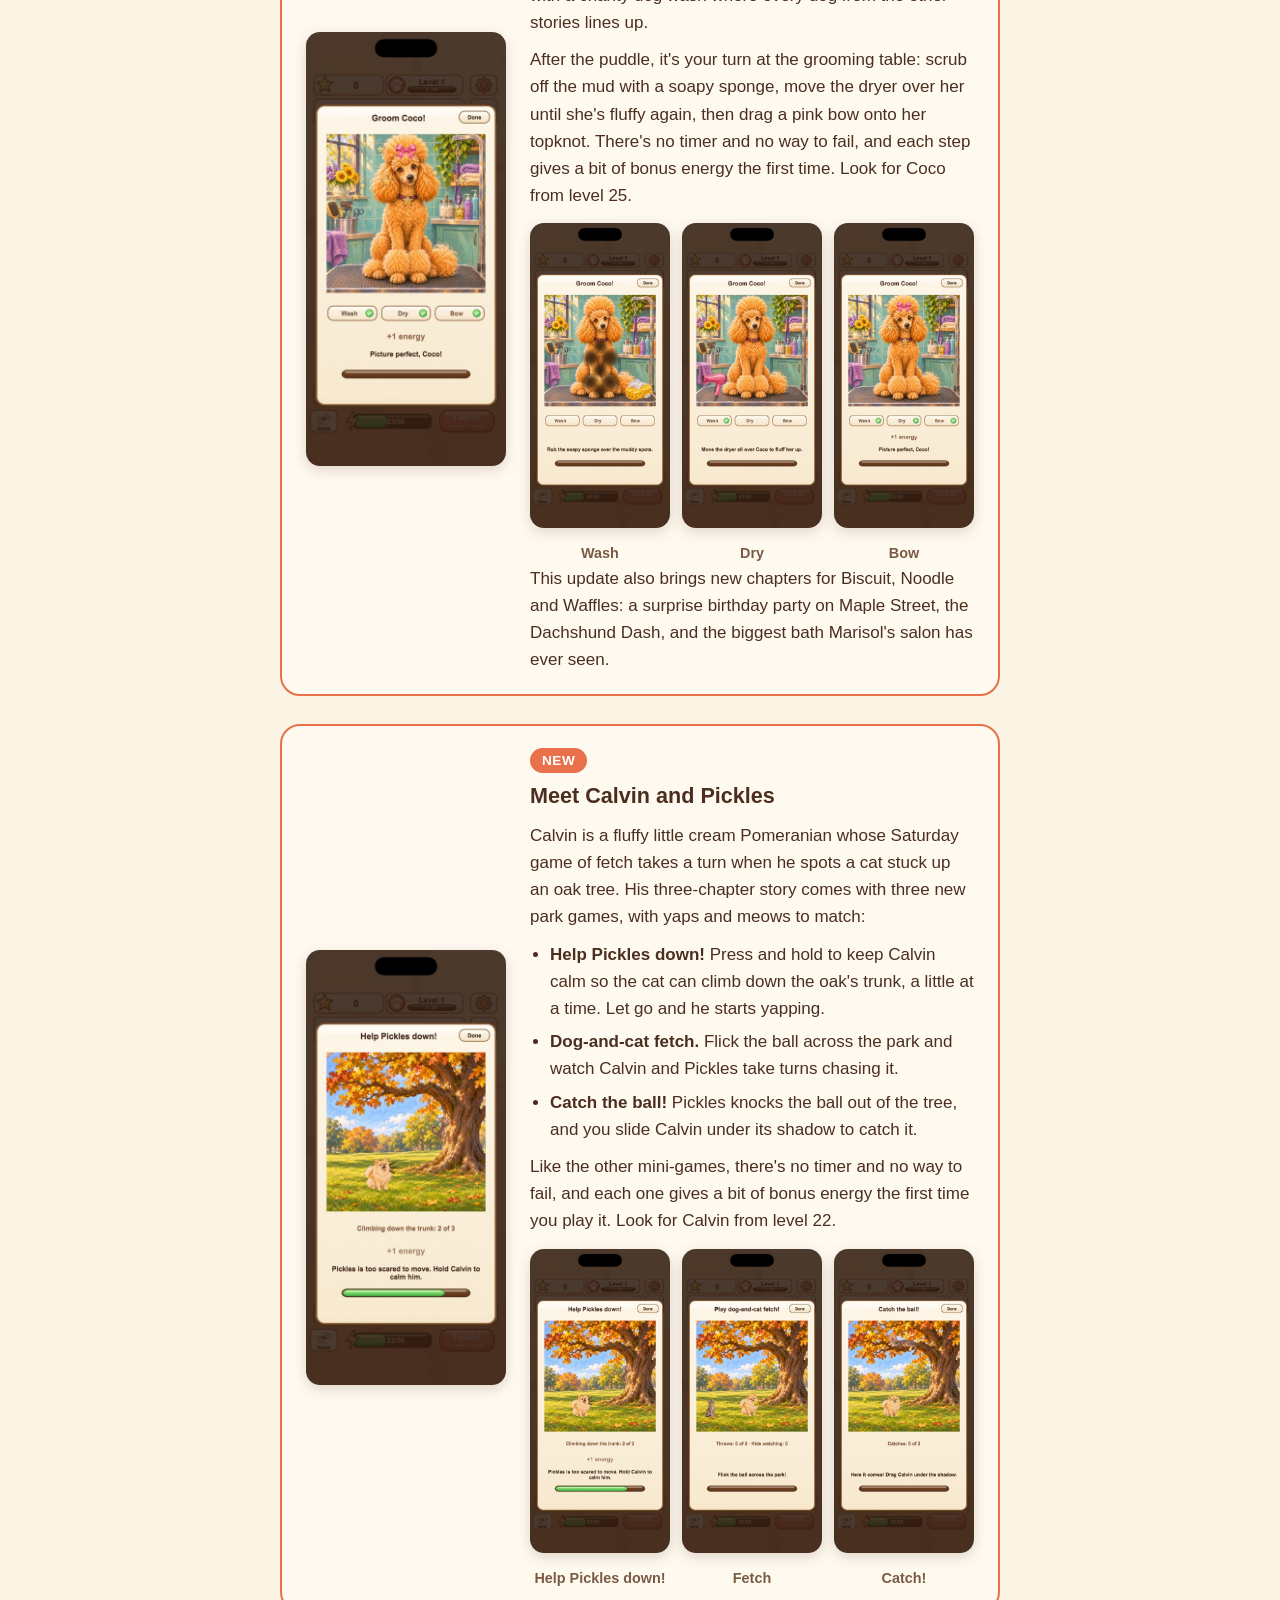
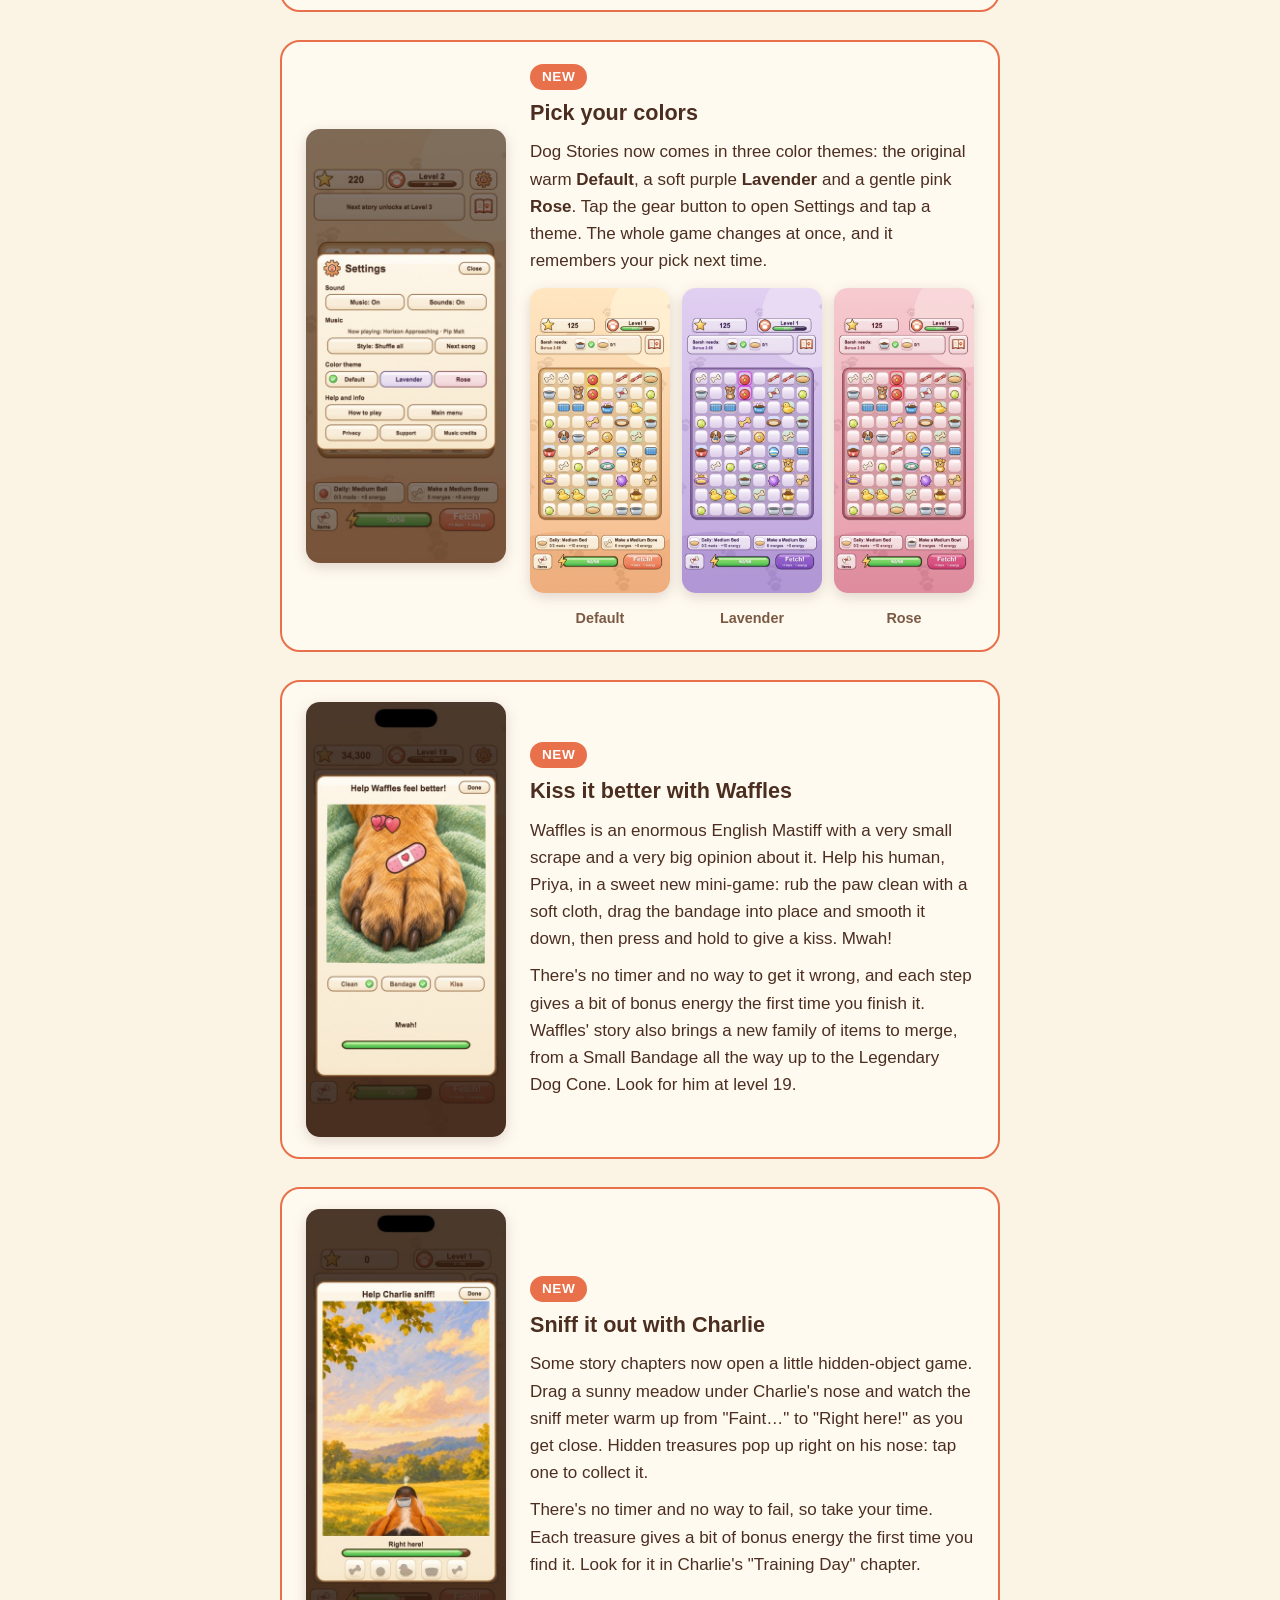
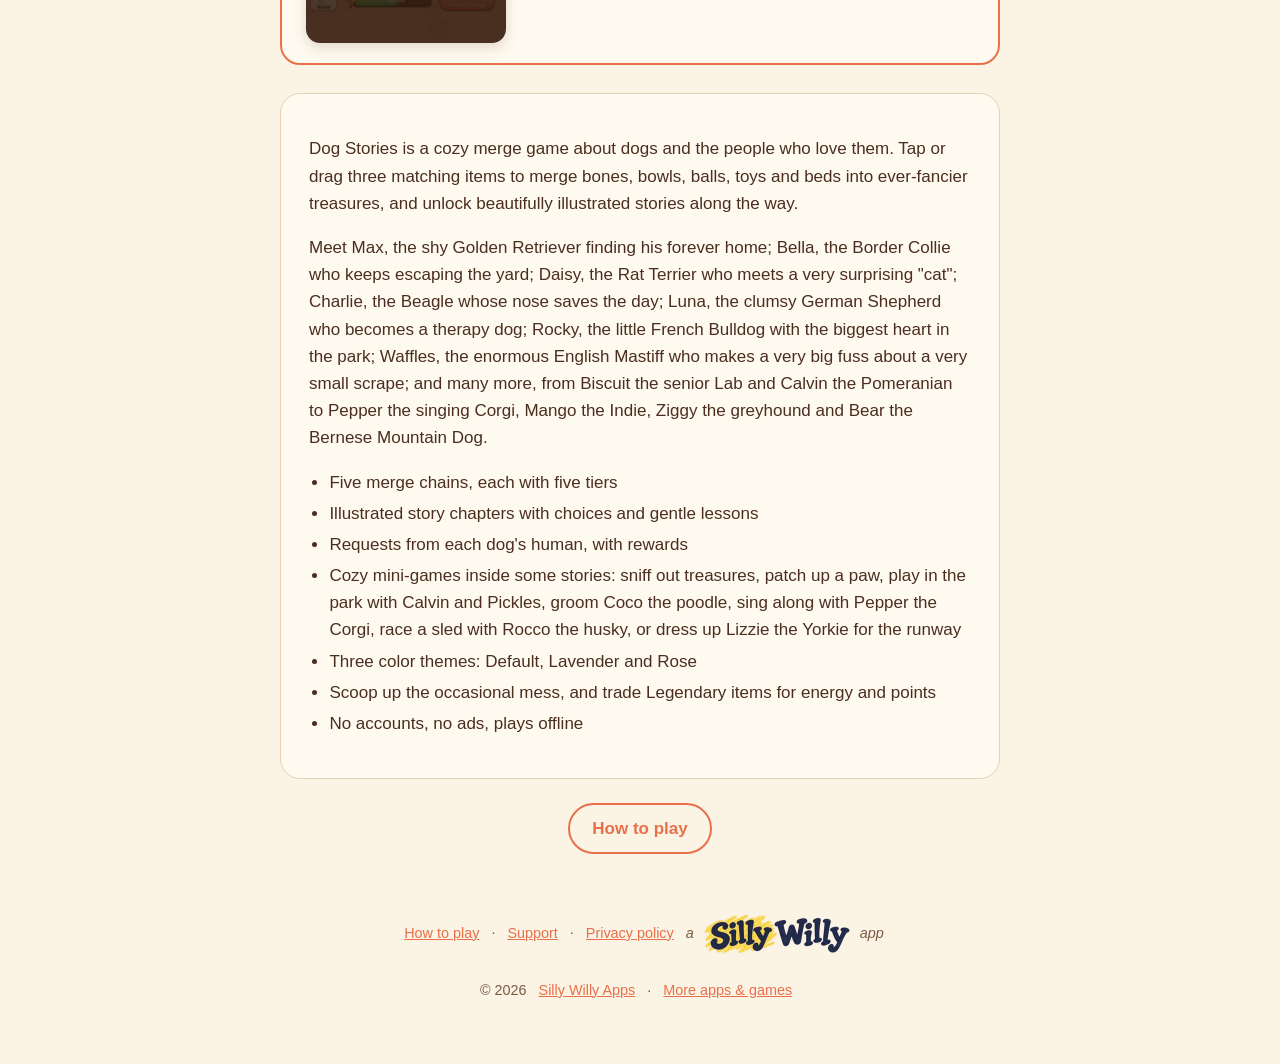
==== commit 33bd17d2: "Dog Stories is on the App Store: download button, Google Play coming soon Co-Authored-By: Claude Opu" ====
--- a/index.html
+++ b/index.html
@@ -15,7 +15,10 @@
       <h1 class="logo"><img src="images/title-logo.svg" alt="Dog Stories: Merge Tales" width="1440" height="760"></h1>
       <img class="icon" src="images/icon.png" alt="Dog Stories app icon: Ashley hugging Daisy the Rat Terrier">
       <p class="tagline">Merge toys, unlock dog tales.</p>
-      <span class="badge">Coming soon to the App Store and Google Play</span>
+      <p class="stores">
+        <a class="badge" href="https://apps.apple.com/app/id6831840230">Download on the App Store</a>
+        <span class="soon">Coming soon to Google Play</span>
+      </p>
     </header>
 
     <div class="shots">
--- a/styles.css
+++ b/styles.css
@@ -35,6 +35,10 @@
   display: inline-block; margin-top: 16px; padding: 8px 18px;
   background: var(--orange); color: #fff; border-radius: 999px; font-weight: 600;
 }
+a.badge { text-decoration: none; }
+a.badge:hover { filter: brightness(1.08); }
+.stores { margin: 0; }
+.stores .soon { display: block; margin-top: 10px; font-size: 0.95em; opacity: 0.75; }
 
 .card {
   background: var(--card); border: 1px solid var(--line); border-radius: 20px;
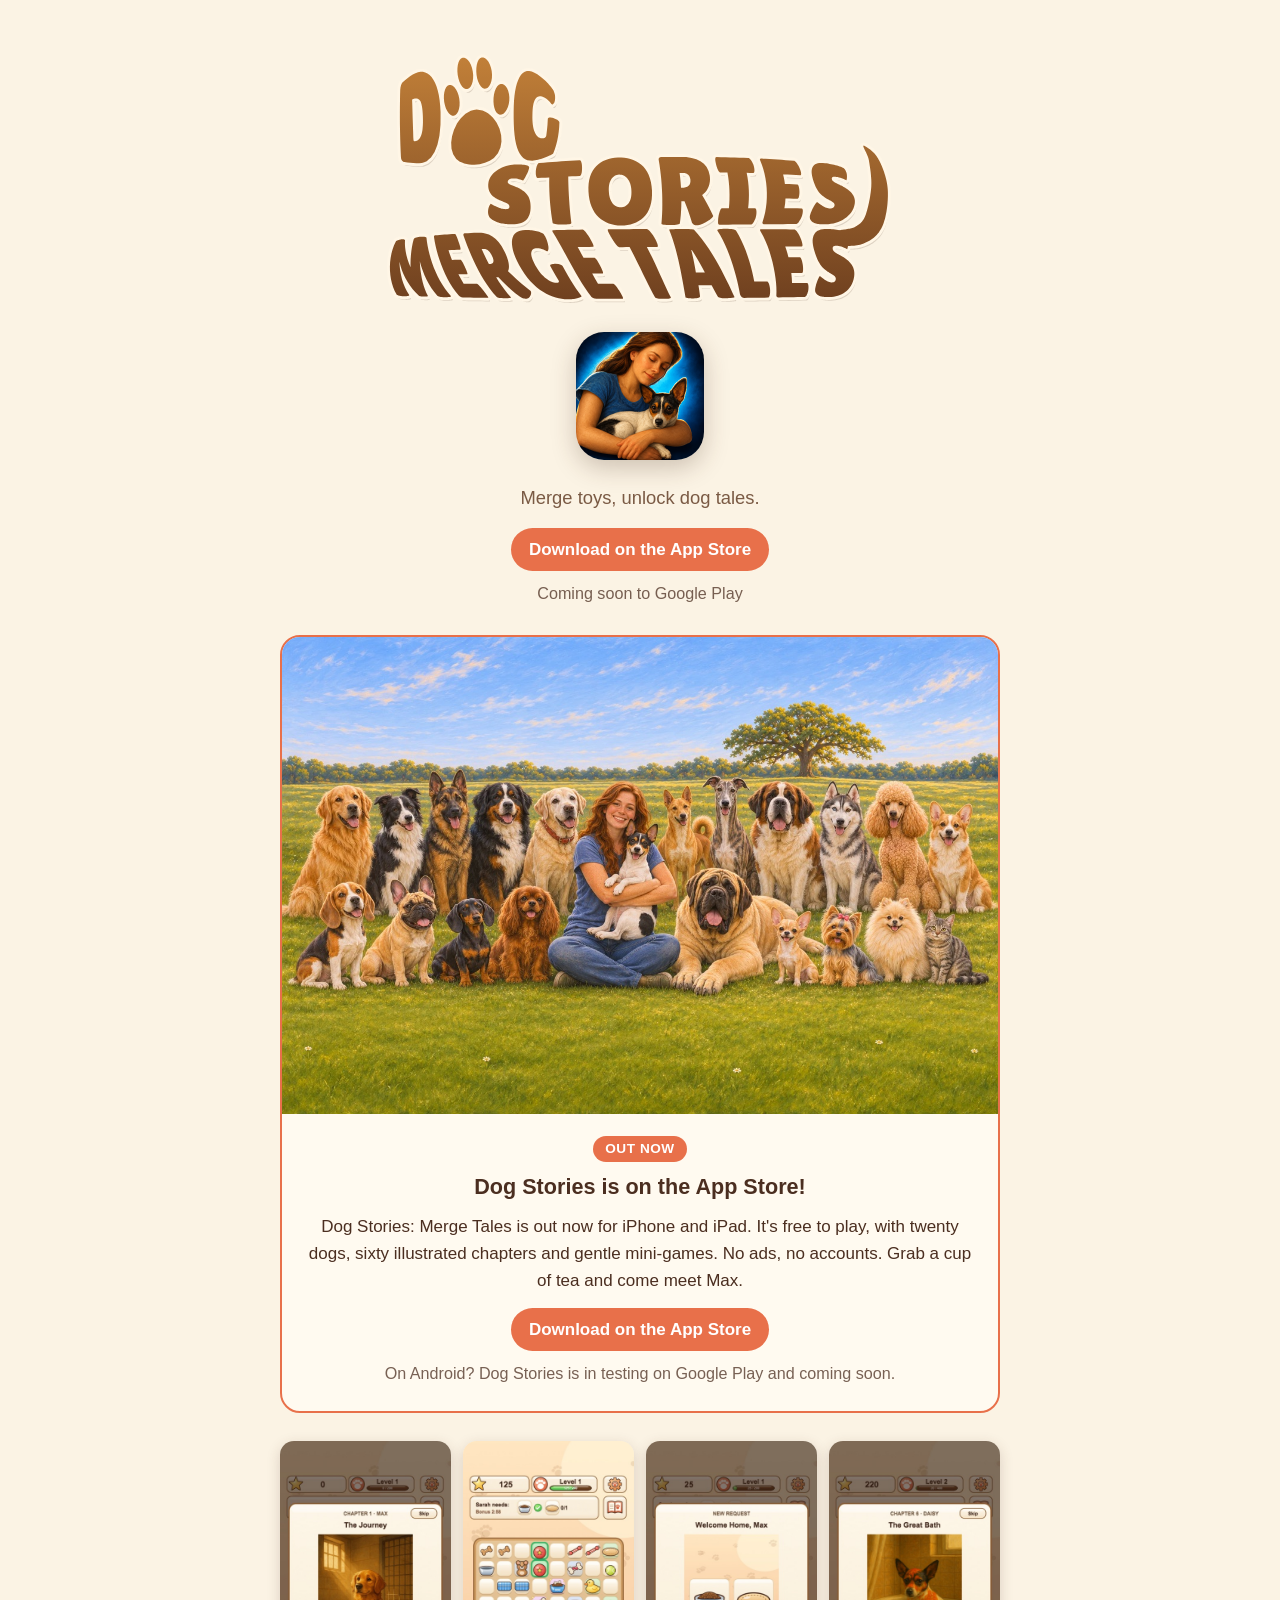
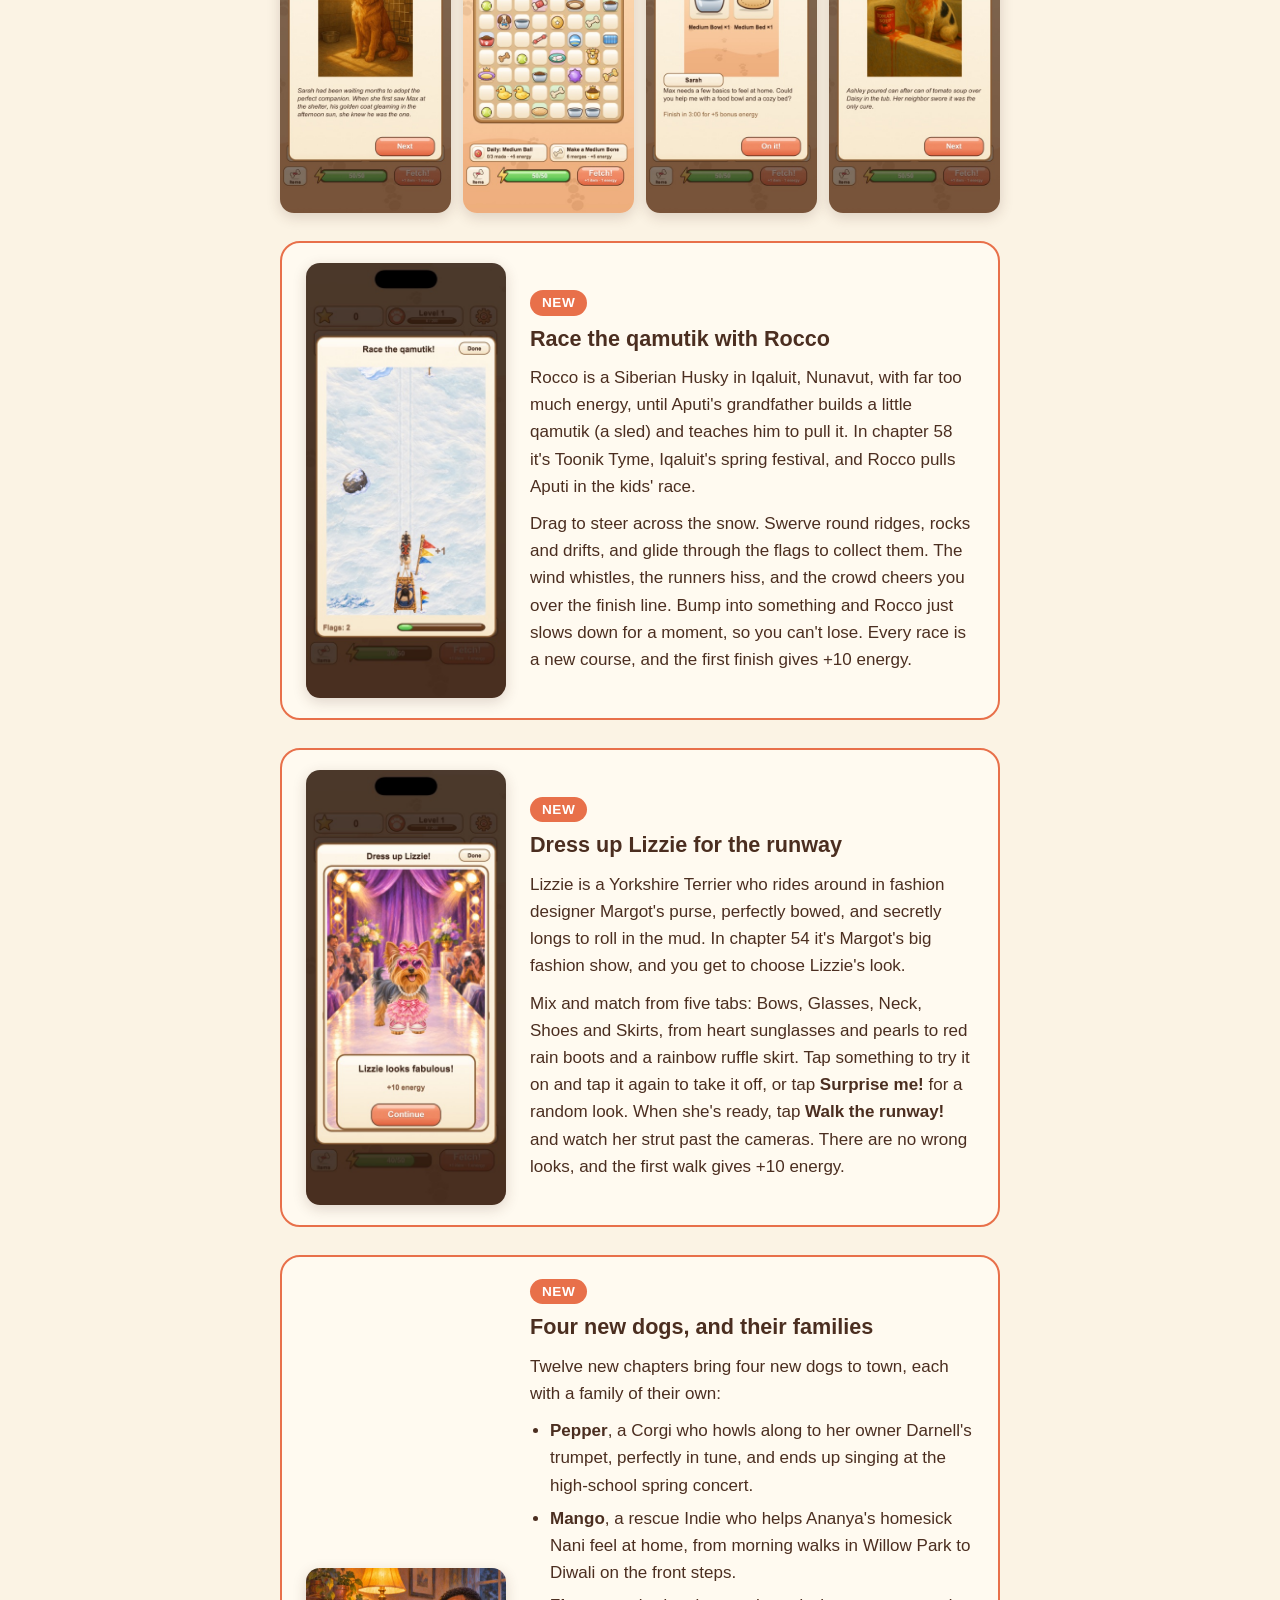
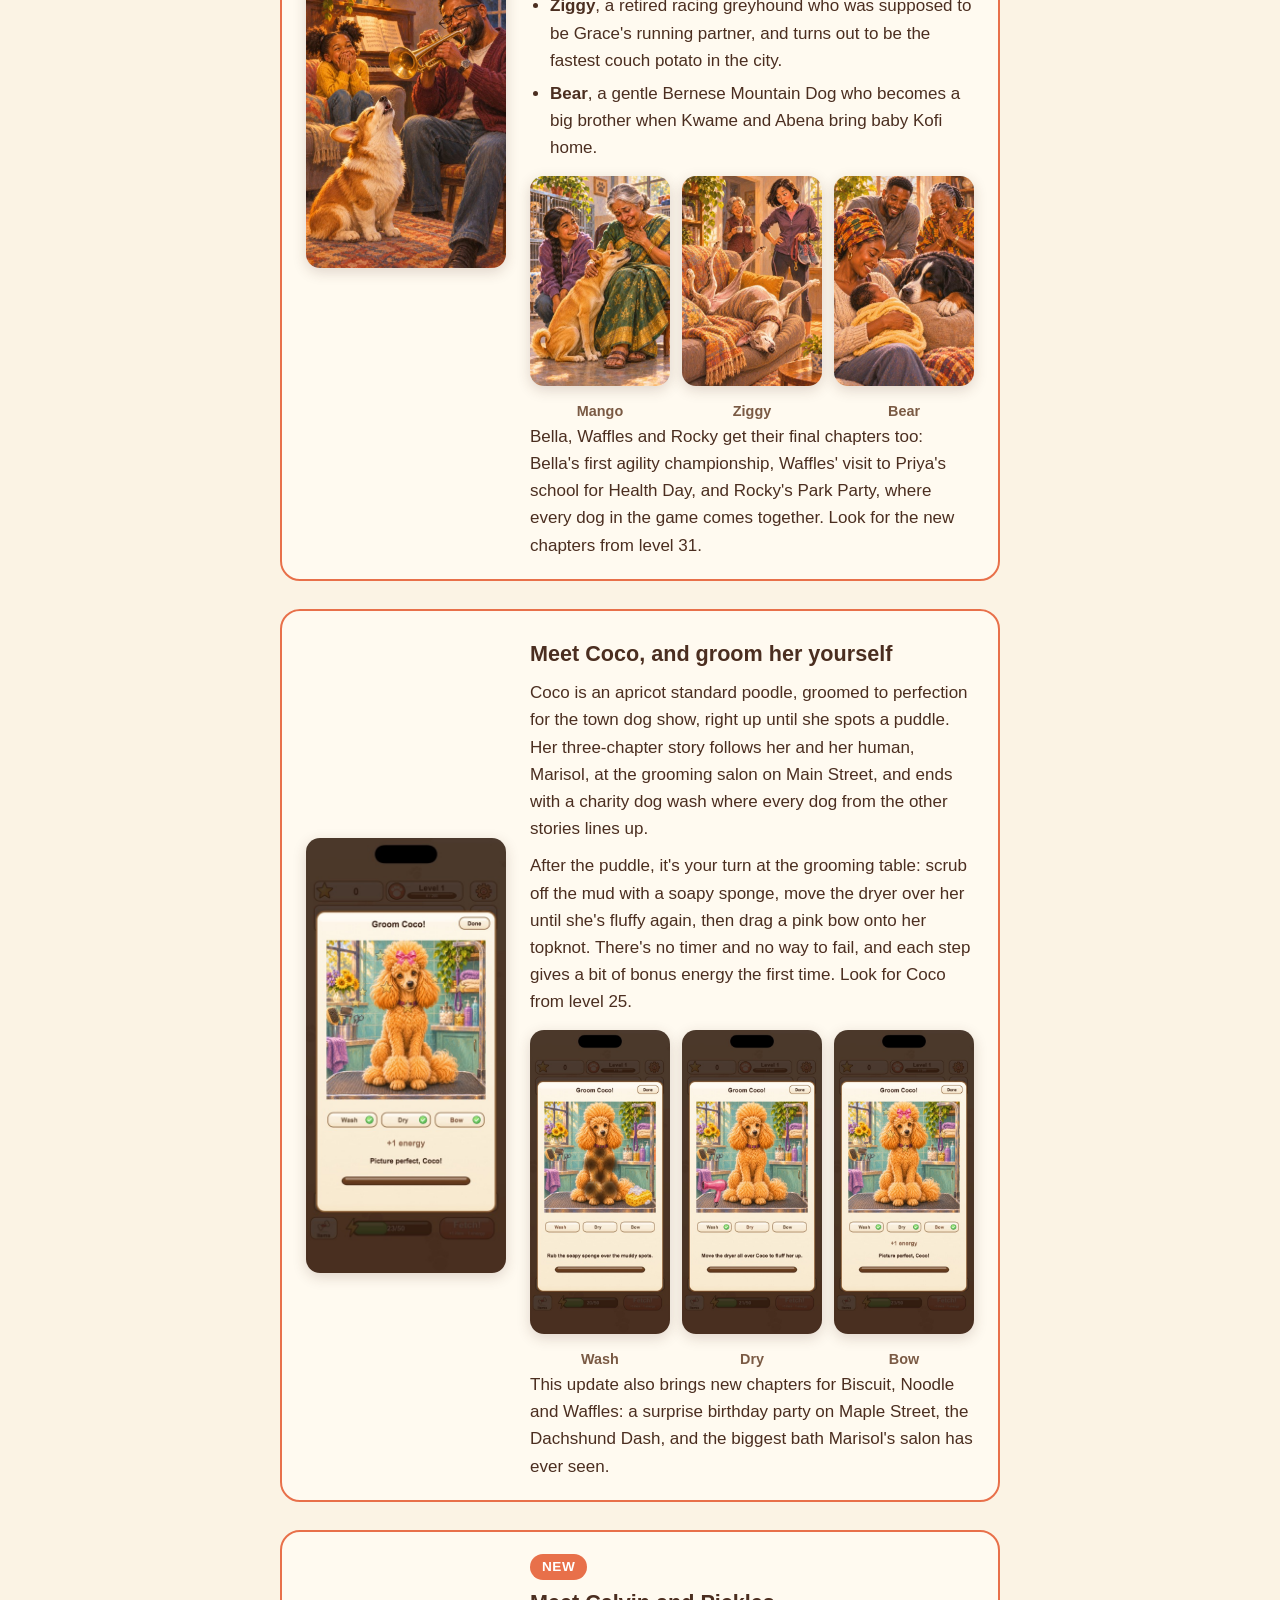
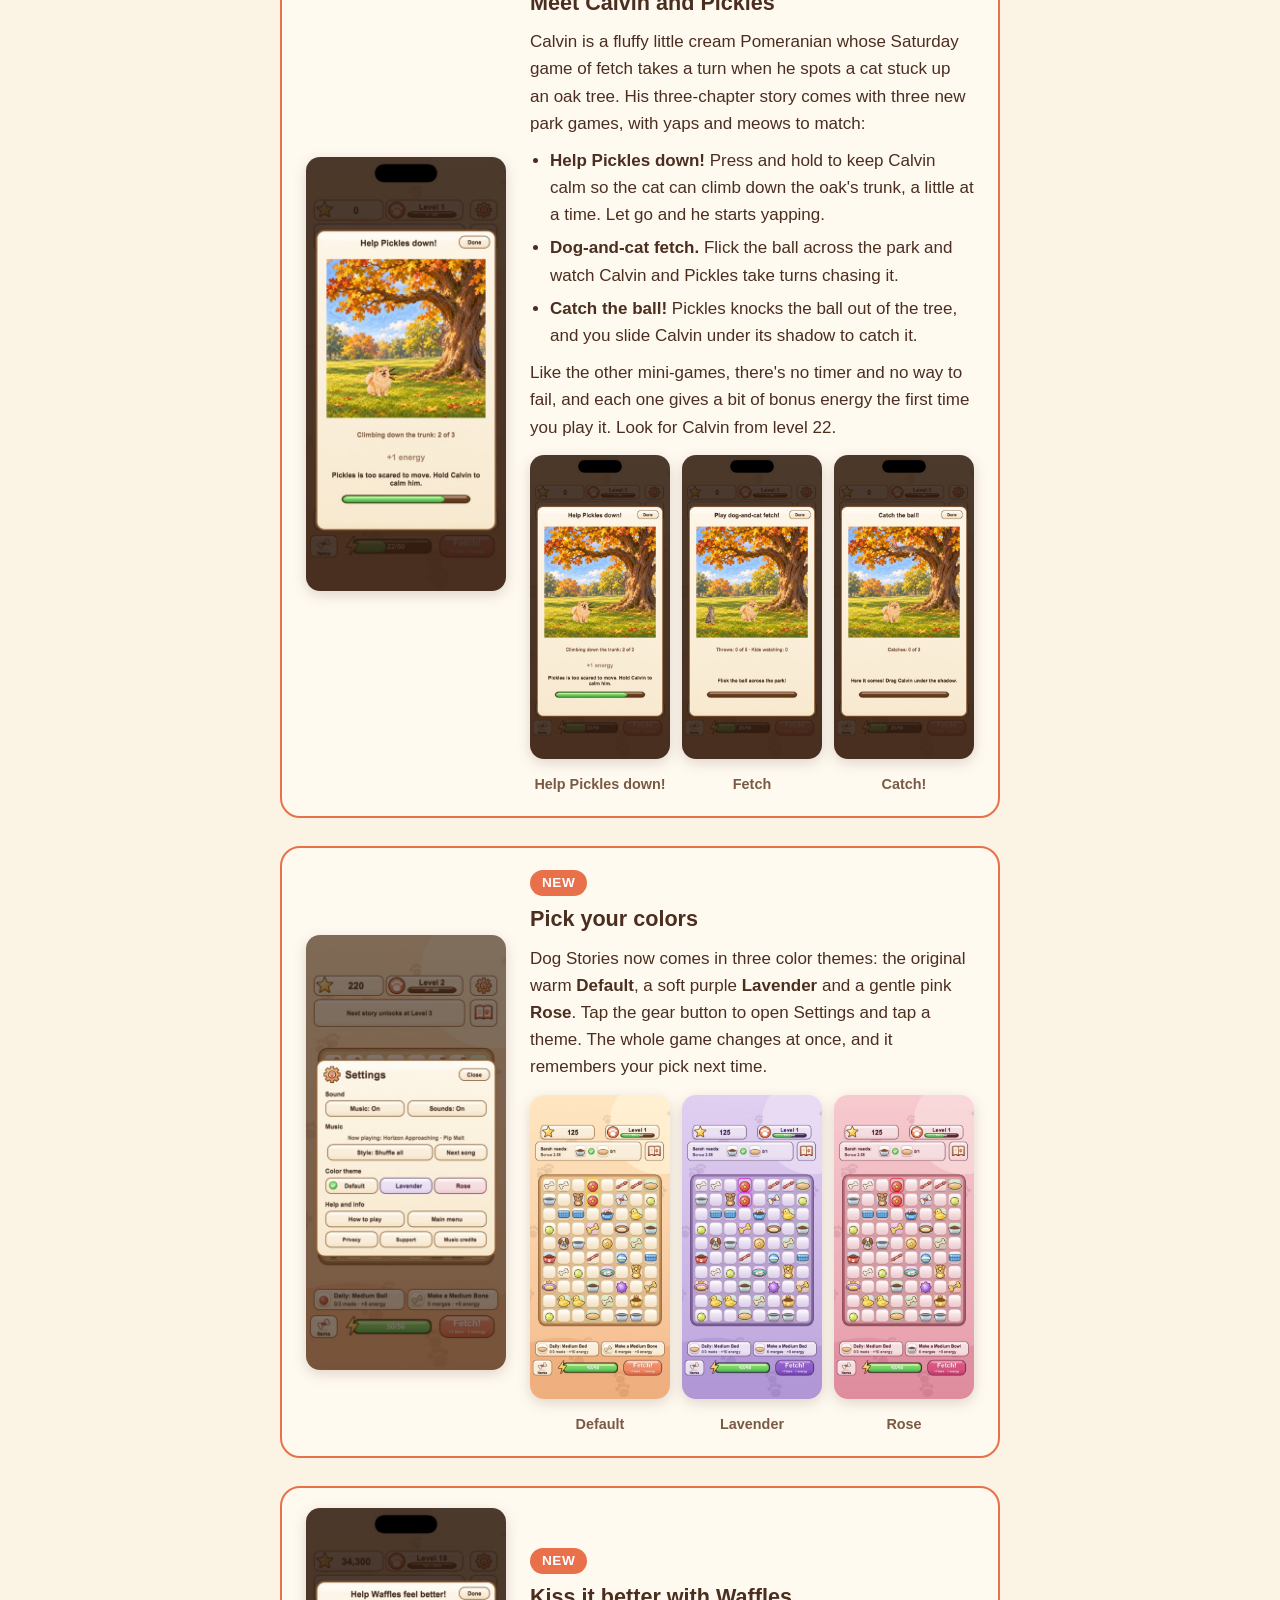
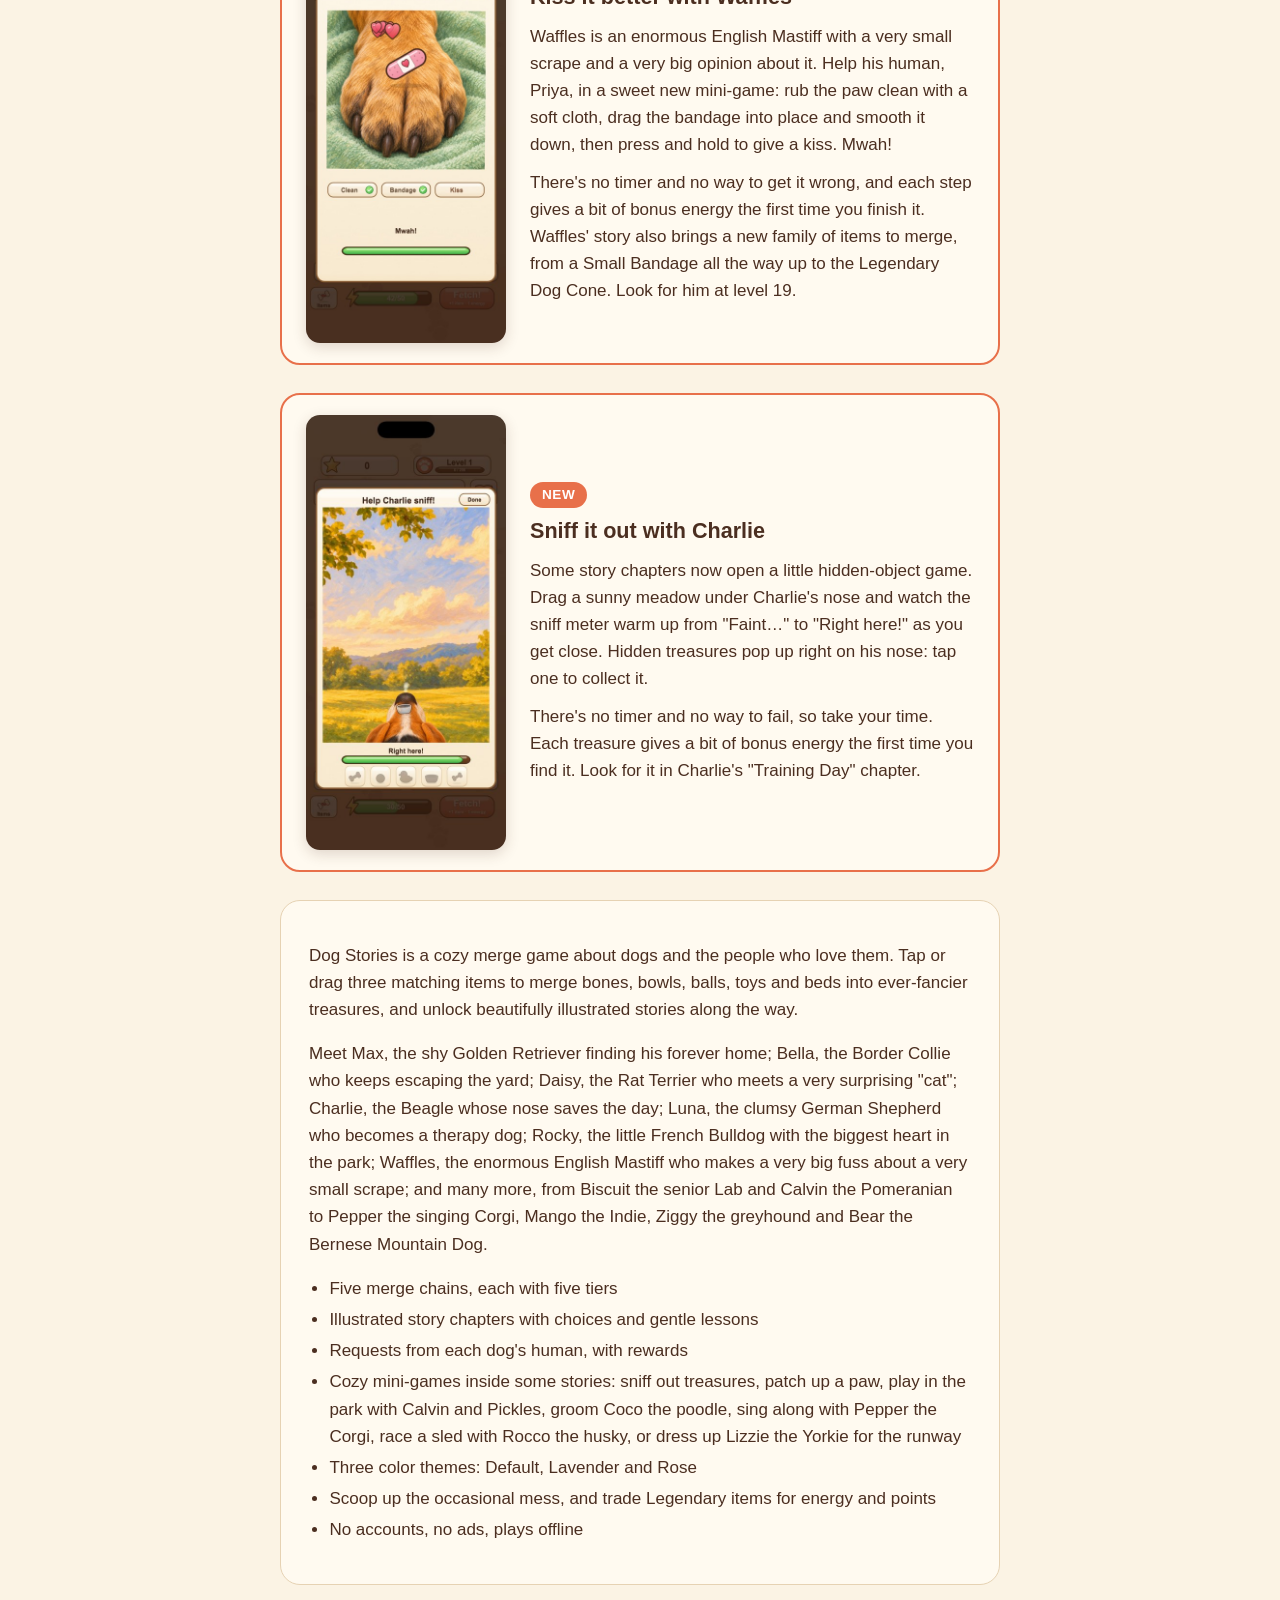
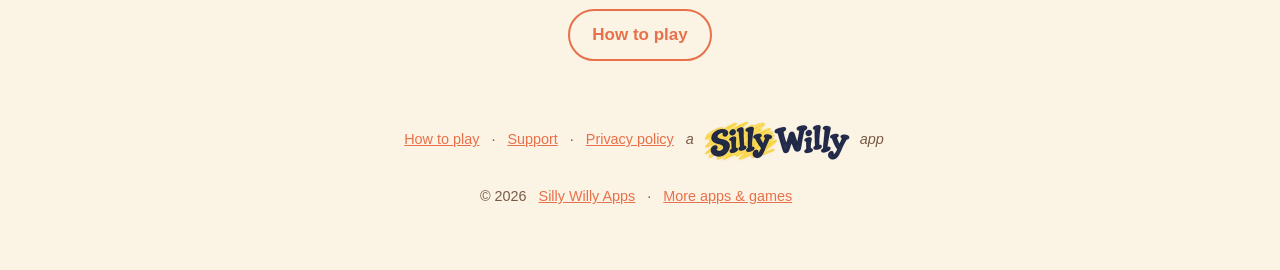
==== commit 6aa7d170: "Announce the App Store launch: all-dogs banner, download button, Android coming soon Co-Authored-By:" ====
--- a/index.html
+++ b/index.html
@@ -20,6 +20,17 @@
         <span class="soon">Coming soon to Google Play</span>
       </p>
     </header>
+
+    <section class="launch">
+      <img src="images/all-dogs.jpg" alt="All twenty dogs from the game sitting together in a sunny meadow, with Ashley in the middle hugging Daisy the Rat Terrier, and Pickles the cat at the end of the row" width="1200" height="800">
+      <div class="launch-text">
+        <span class="new">Out now</span>
+        <h2>Dog Stories is on the App Store!</h2>
+        <p>Dog Stories: Merge Tales is out now for iPhone and iPad. It's free to play, with twenty dogs, sixty illustrated chapters and gentle mini-games. No ads, no accounts. Grab a cup of tea and come meet Max.</p>
+        <p><a class="badge" href="https://apps.apple.com/app/id6831840230">Download on the App Store</a></p>
+        <p class="soon">On Android? Dog Stories is in testing on Google Play and coming soon.</p>
+      </div>
+    </section>
 
     <div class="shots">
       <img src="images/1-story.jpg" alt="Story chapter: Max at the shelter">
--- a/styles.css
+++ b/styles.css
@@ -71,6 +71,18 @@
 section.step p { margin: 0; }
 section.step p + p { margin-top: 10px; }
 
+/* App Store launch announcement */
+section.launch {
+  background: var(--card); border: 2px solid var(--orange); border-radius: 20px;
+  overflow: hidden; margin-top: 28px; text-align: center;
+}
+section.launch img { display: block; width: 100%; height: auto; }
+section.launch .launch-text { padding: 20px 24px 24px; }
+section.launch h2 { margin: 8px 0 8px; }
+section.launch p { margin: 0 0 10px; }
+section.launch .badge { margin-top: 4px; }
+section.launch .soon { margin: 6px 0 0; font-size: 0.95em; opacity: 0.75; }
+
 /* Home page call-out for a new feature */
 section.callout {
   display: grid; grid-template-columns: 200px 1fr; gap: 24px; align-items: center;
